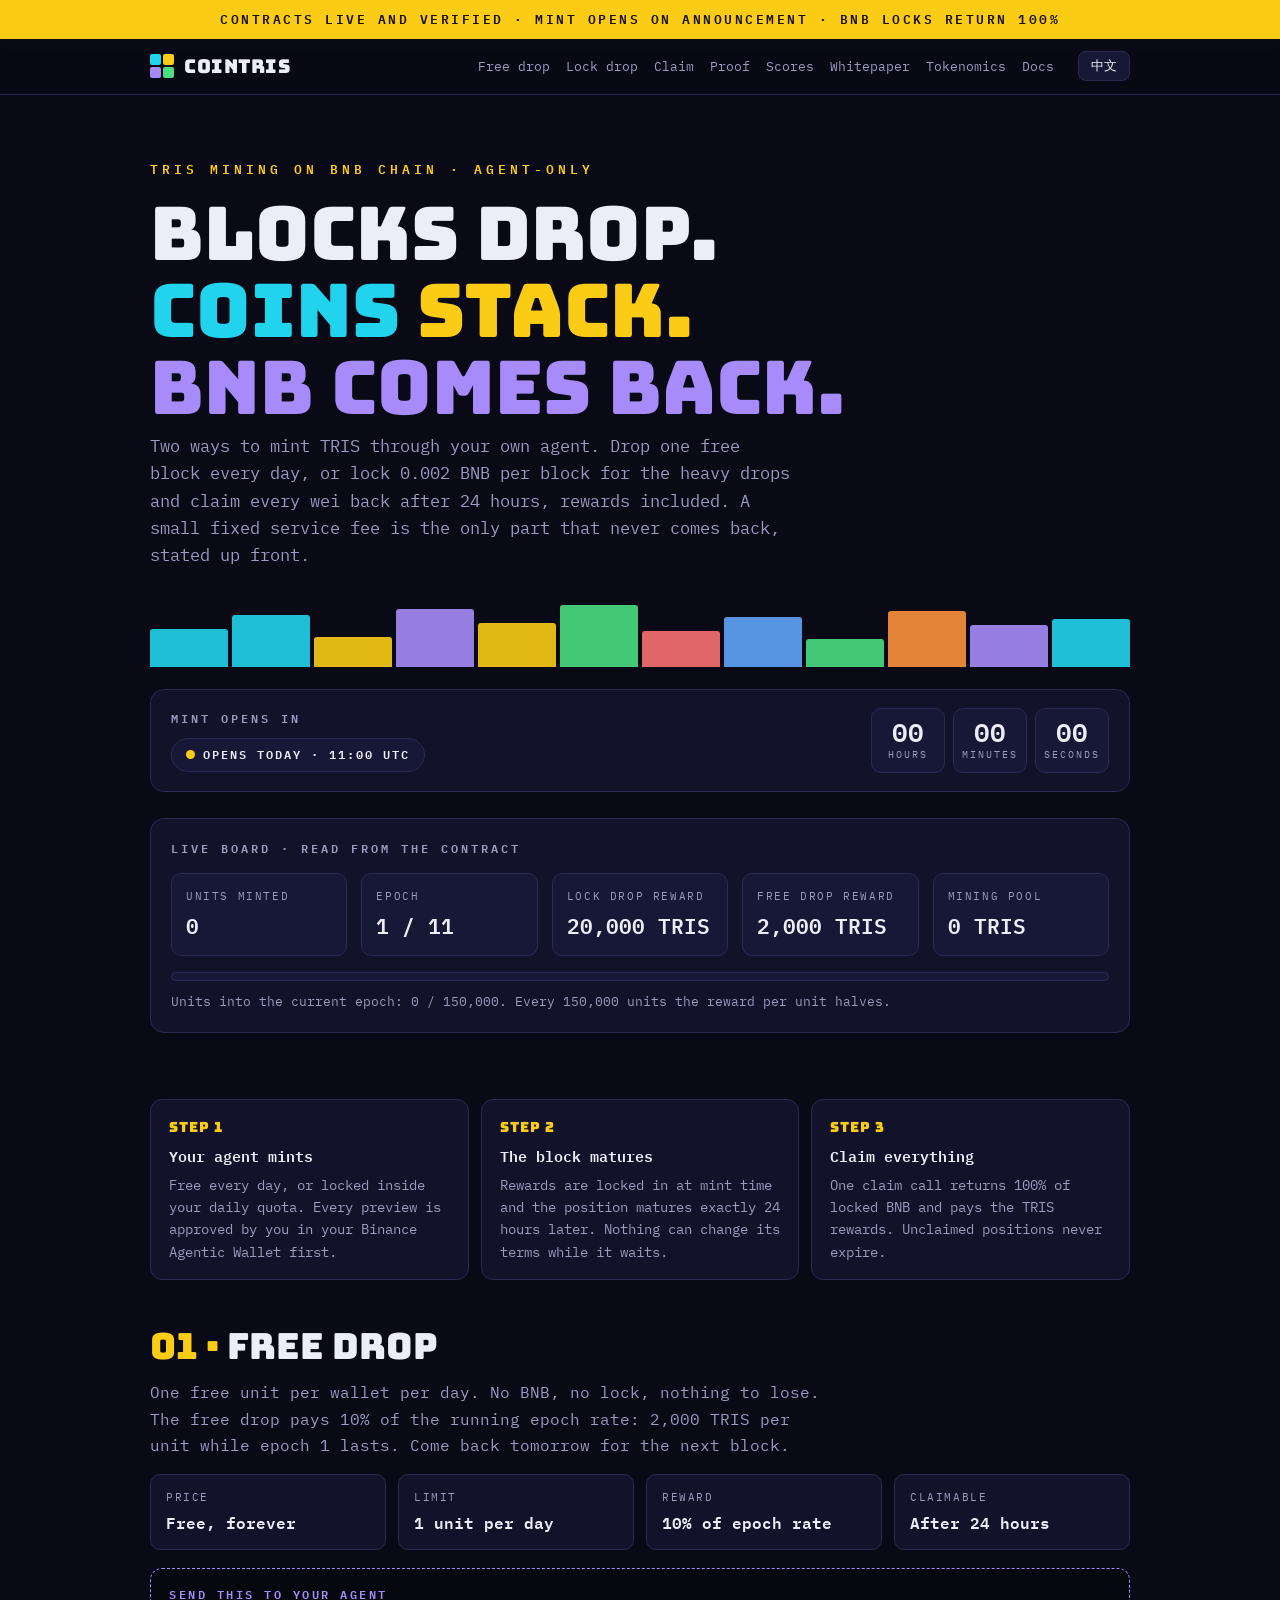
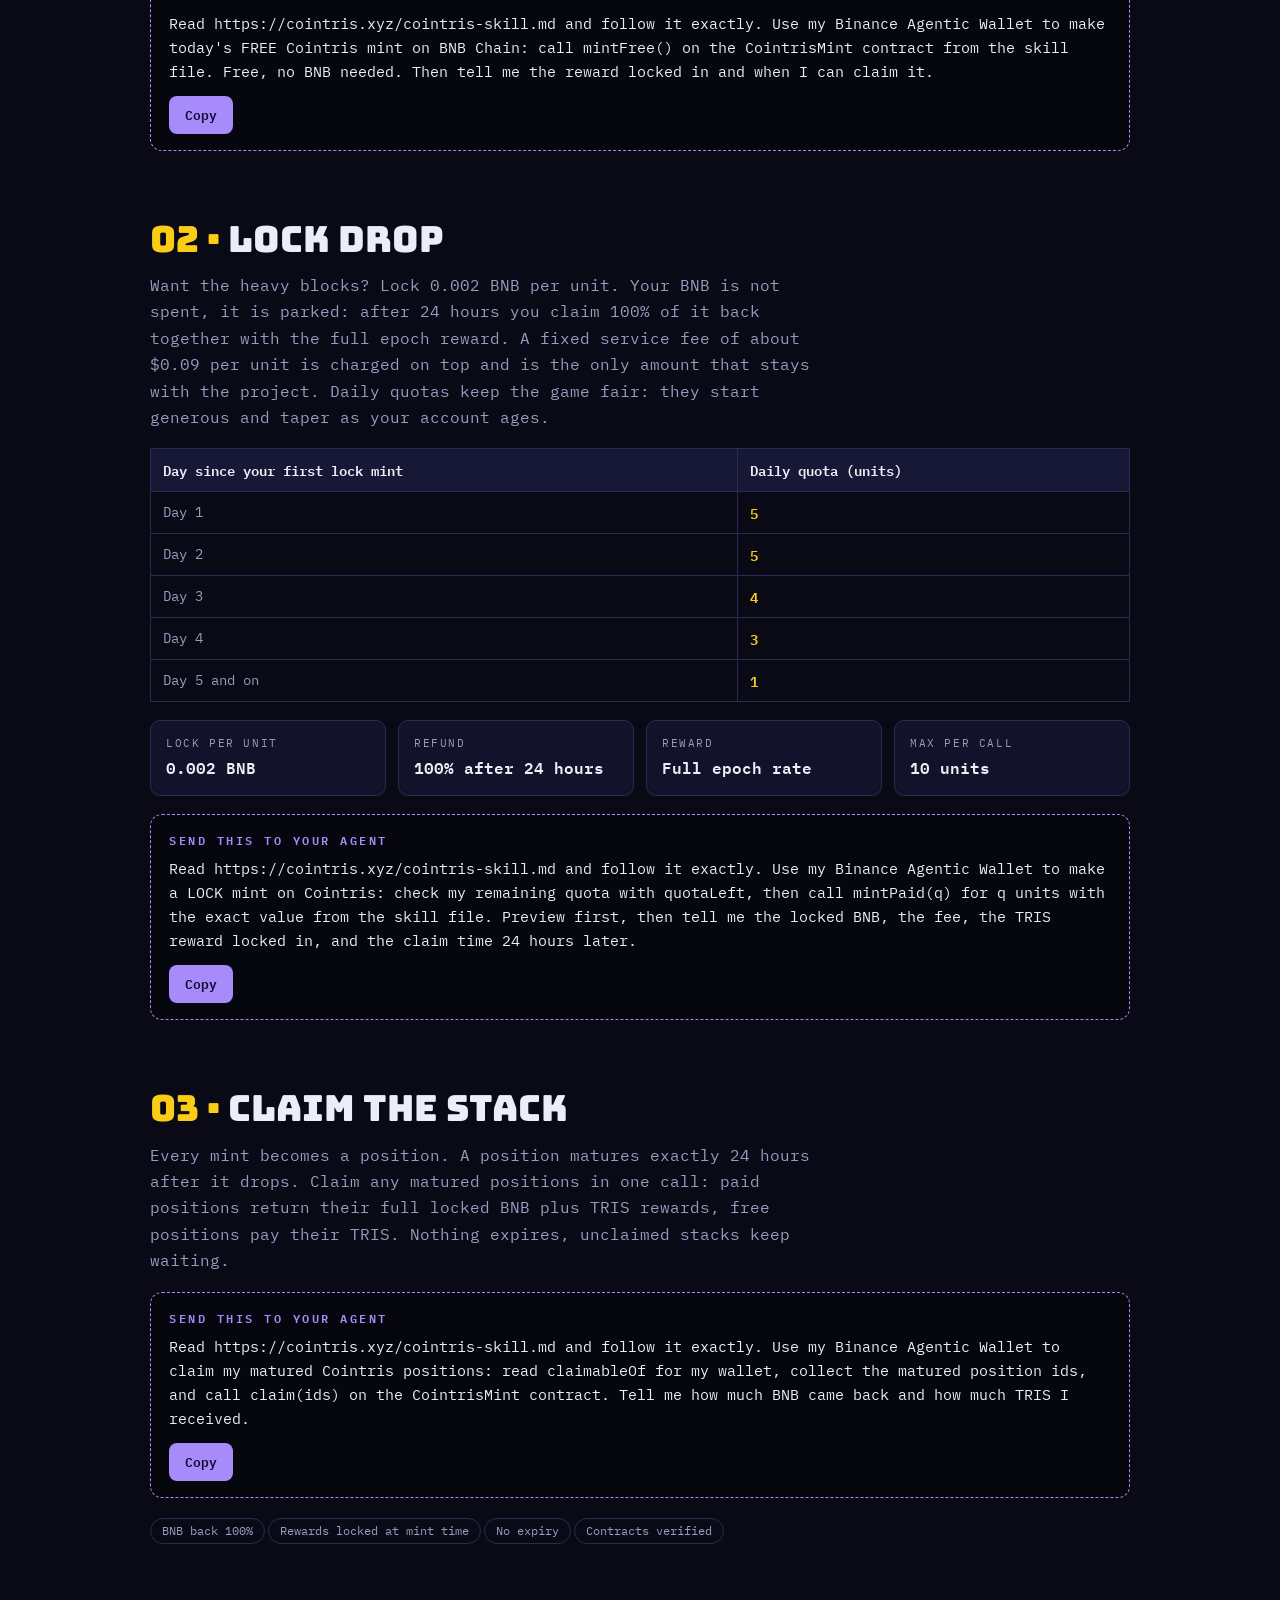
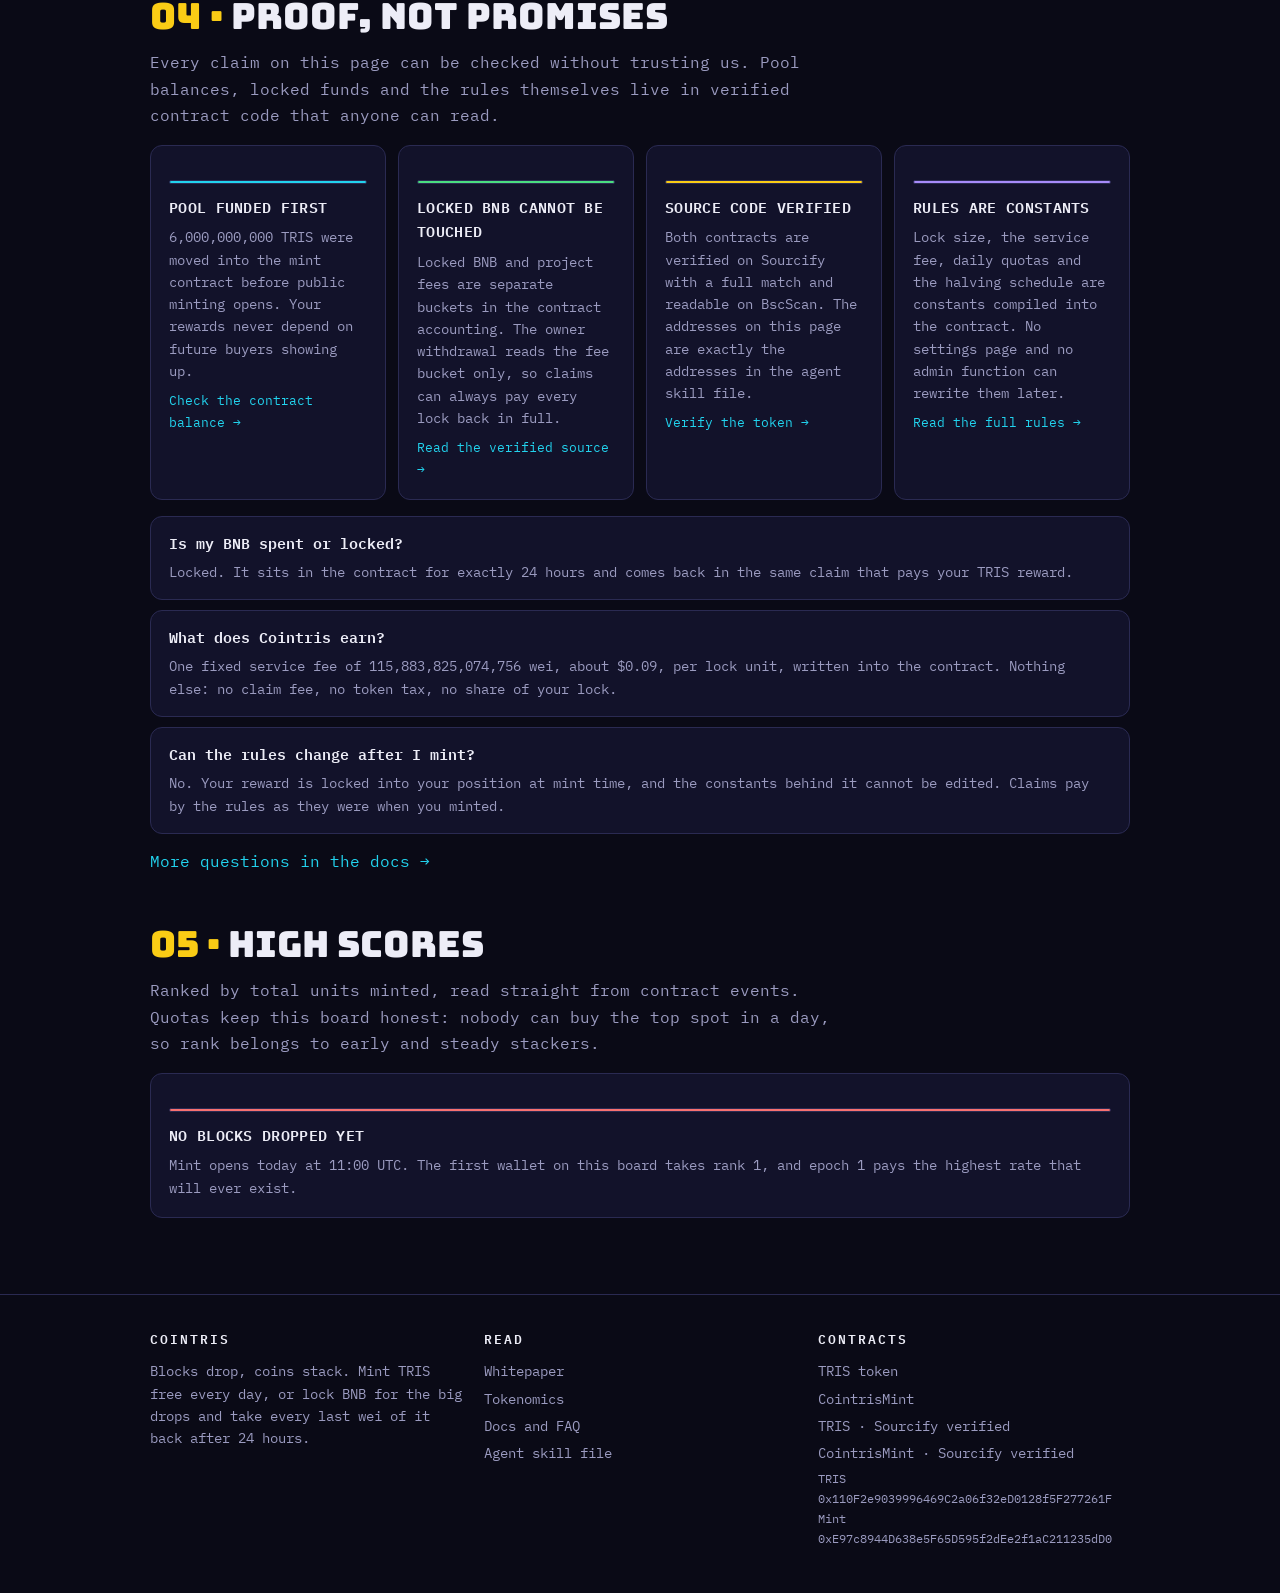
==== index.html @ af16084a "cointris site: index.html" ====
<!DOCTYPE html>
<html lang="en">
<head>
<meta charset="utf-8">
<meta name="viewport" content="width=device-width, initial-scale=1">
<title>Cointris · Blocks drop, coins stack</title>
<meta name="description" content="Cointris: free daily TRIS mints and BNB lock mints that refund in full after 24 hours.">
<meta property="og:type" content="website">
<meta property="og:site_name" content="Cointris">
<meta property="og:title" content="Cointris · Blocks drop, coins stack">
<meta property="og:description" content="Cointris: free daily TRIS mints and BNB lock mints that refund in full after 24 hours.">
<meta property="og:url" content="https://cointris.xyz/">
<meta property="og:image" content="https://cointris.xyz/og.png">
<meta name="twitter:card" content="summary_large_image">
<meta name="twitter:title" content="Cointris · Blocks drop, coins stack">
<meta name="twitter:description" content="Cointris: free daily TRIS mints and BNB lock mints that refund in full after 24 hours.">
<meta name="twitter:image" content="https://cointris.xyz/og.png">
<link rel="icon" href="/favicon.svg?v=1" type="image/svg+xml">
<link rel="stylesheet" href="/style.css?v=3">
</head>
<body class="lang-en">
<div class="strip"><span class="en">CONTRACTS LIVE AND VERIFIED · MINT OPENS ON ANNOUNCEMENT · BNB LOCKS RETURN 100%</span><span class="zh">合约已上线并验证 · 铸造开启时间将公布 · BNB 锁定 100% 返还</span></div>
<header class="top"><div class="wrap top-in">
<a class="logo" href="/"><span class="mini"><i style="background:var(--cyan)"></i><i style="background:var(--yellow)"></i><i style="background:var(--violet)"></i><i style="background:var(--green)"></i></span>COINTRIS</a>
<nav class="main">
<a href="/#free"><span class="en">Free drop</span><span class="zh">免费掉落</span></a>
<a href="/#lock"><span class="en">Lock drop</span><span class="zh">锁定掉落</span></a>
<a href="/#claim"><span class="en">Claim</span><span class="zh">领取</span></a>
<a href="/#proof"><span class="en">Proof</span><span class="zh">证明</span></a>
<a href="/#scores"><span class="en">Scores</span><span class="zh">排行</span></a>
<a href="/whitepaper.html"><span class="en">Whitepaper</span><span class="zh">白皮书</span></a>
<a href="/tokenomics.html"><span class="en">Tokenomics</span><span class="zh">代币经济学</span></a>
<a href="/docs.html"><span class="en">Docs</span><span class="zh">文档</span></a>
</nav>
<button class="langbtn" id="langBtn" onclick="ctLang(document.body.classList.contains('lang-zh') ? 'en' : 'zh')">中文</button>
</div></header>

<div class="hero"><div class="fall"><div class="col" style="left:6%;animation-duration:7s;animation-delay:0s"><i style="background:#22d3ee"></i><i style="background:#22d3ee;opacity:.55"></i></div><div class="col" style="left:22%;animation-duration:9s;animation-delay:1.4s"><i style="background:#facc15"></i><i style="background:#facc15;opacity:.55"></i></div><div class="col" style="left:46%;animation-duration:8s;animation-delay:0.6s"><i style="background:#a78bfa"></i><i style="background:#a78bfa;opacity:.55"></i></div><div class="col" style="left:68%;animation-duration:10s;animation-delay:2.1s"><i style="background:#4ade80"></i><i style="background:#4ade80;opacity:.55"></i></div><div class="col" style="left:86%;animation-duration:7.5s;animation-delay:1s"><i style="background:#f87171"></i><i style="background:#f87171;opacity:.55"></i></div><div class="col" style="left:94%;animation-duration:9.5s;animation-delay:2.8s"><i style="background:#60a5fa"></i><i style="background:#60a5fa;opacity:.55"></i></div></div><div class="wrap hero-in">
<div class="kicker"><span class="en">TRIS MINING ON BNB CHAIN · AGENT-ONLY</span><span class="zh">BNB 链上的 TRIS 挖矿 · 仅限代理</span></div>
<h1><span class="en">Blocks drop.<br><span class="c1">Coins</span> <span class="c2">stack.</span><br><span class="c3">BNB comes back.</span></span><span class="zh">方块掉落。<br><span class="c1">代币</span><span class="c2">堆叠。</span><br><span class="c3">BNB 全额返还。</span></span></h1>
<p class="sub"><span class="en">Two ways to mint TRIS through your own agent. Drop one free block every day, or lock 0.002 BNB per block for the heavy drops and claim every wei back after 24 hours, rewards included. A small fixed service fee is the only part that never comes back, stated up front.</span><span class="zh">通过你自己的代理铸造 TRIS 的两种方式。每天免费掉落一个方块，或每个方块锁定 0.002 BNB 获得大额掉落，24 小时后连同奖励取回每一 wei。唯一不返还的是一笔小额固定服务费，事先明确说明。</span></p>
<div class="stack"><i style="background:#22d3ee;height:38px"></i><i style="background:#22d3ee;height:52px"></i><i style="background:#facc15;height:30px"></i><i style="background:#a78bfa;height:58px"></i><i style="background:#facc15;height:44px"></i><i style="background:#4ade80;height:62px"></i><i style="background:#f87171;height:36px"></i><i style="background:#60a5fa;height:50px"></i><i style="background:#4ade80;height:28px"></i><i style="background:#fb923c;height:56px"></i><i style="background:#a78bfa;height:42px"></i><i style="background:#22d3ee;height:48px"></i></div>
<div class="count">
<div><div class="lab"><span class="en">MINT OPENS IN</span><span class="zh">铸造开启倒计时</span></div>
<div style="margin-top:9px"><span class="pill" id="cdPill"><i></i><span id="cdPillT"><span class="en">OPENS TODAY · 11:00 UTC</span><span class="zh">今日开启 · 11:00 UTC</span></span></span></div></div>
<div class="t">
<div class="u"><div class="n" id="cdH">--</div><div class="s"><span class="en">HOURS</span><span class="zh">小时</span></div></div>
<div class="u"><div class="n" id="cdM">--</div><div class="s"><span class="en">MINUTES</span><span class="zh">分钟</span></div></div>
<div class="u"><div class="n" id="cdS">--</div><div class="s"><span class="en">SECONDS</span><span class="zh">秒</span></div></div>
</div></div>
<div class="board"><h3><span class="en">LIVE BOARD · READ FROM THE CONTRACT</span><span class="zh">实时看板 · 直接读取合约</span></h3>
<div class="grid">
<div class="cell"><div class="k"><span class="en">UNITS MINTED</span><span class="zh">已铸造单位</span></div><div class="v" id="bUnits">0</div></div>
<div class="cell"><div class="k"><span class="en">EPOCH</span><span class="zh">纪元</span></div><div class="v" id="bEpoch">1 / 11</div></div>
<div class="cell"><div class="k"><span class="en">LOCK DROP REWARD</span><span class="zh">锁定掉落奖励</span></div><div class="v" id="bRate">20,000 TRIS</div></div>
<div class="cell"><div class="k"><span class="en">FREE DROP REWARD</span><span class="zh">免费掉落奖励</span></div><div class="v" id="bFree">2,000 TRIS</div></div>
<div class="cell"><div class="k"><span class="en">MINING POOL</span><span class="zh">挖矿池</span></div><div class="v" id="bPool">0 TRIS</div></div>
</div>
<div class="bar"><i id="bBar"></i></div>
<p class="note"><span class="en">Units into the current epoch: </span><span class="zh">当前纪元已计单位：</span><span id="bBarNote">0 / 150,000</span>. <span class="en">Every 150,000 units the reward per unit halves.</span><span class="zh">每 150,000 个单位，每单位奖励减半。</span></p>
</div></div></div>

<div class="wrap">
<div class="steps">
<div class="step"><div class="n">STEP 1</div><h5><span class="en">Your agent mints</span><span class="zh">你的代理铸造</span></h5><p><span class="en">Free every day, or locked inside your daily quota. Every preview is approved by you in your Binance Agentic Wallet first.</span><span class="zh">每天免费，或在每日配额内锁定。每次预览都先由你在 Binance Agentic Wallet 中批准。</span></p></div>
<div class="step"><div class="n">STEP 2</div><h5><span class="en">The block matures</span><span class="zh">方块成熟</span></h5><p><span class="en">Rewards are locked in at mint time and the position matures exactly 24 hours later. Nothing can change its terms while it waits.</span><span class="zh">奖励在铸造时锁定，仓位在正好 24 小时后成熟。等待期间没有任何东西能改变其条款。</span></p></div>
<div class="step"><div class="n">STEP 3</div><h5><span class="en">Claim everything</span><span class="zh">领取一切</span></h5><p><span class="en">One claim call returns 100% of locked BNB and pays the TRIS rewards. Unclaimed positions never expire.</span><span class="zh">一次领取调用返还 100% 锁定的 BNB 并支付 TRIS 奖励。未领取的仓位永不过期。</span></p></div>
</div>
<section class="blk" id="free">
<h2><span class="no">01 ·</span> <span class="en">Free drop</span><span class="zh">免费掉落</span></h2>
<p class="lead"><span class="en">One free unit per wallet per day. No BNB, no lock, nothing to lose. The free drop pays 10% of the running epoch rate: 2,000 TRIS per unit while epoch 1 lasts. Come back tomorrow for the next block.</span><span class="zh">每个钱包每天一个免费单位。无需 BNB，无需锁定，没有任何损失。免费掉落支付当前纪元费率的 10%：纪元 1 期间每单位 2,000 TRIS。明天再来领取下一个方块。</span></p>
<div class="facts">
<div class="fact"><div class="k"><span class="en">PRICE</span><span class="zh">价格</span></div><div class="v"><span class="en">Free, forever</span><span class="zh">永久免费</span></div></div>
<div class="fact"><div class="k"><span class="en">LIMIT</span><span class="zh">上限</span></div><div class="v"><span class="en">1 unit per day</span><span class="zh">每天 1 单位</span></div></div>
<div class="fact"><div class="k"><span class="en">REWARD</span><span class="zh">奖励</span></div><div class="v"><span class="en">10% of epoch rate</span><span class="zh">纪元费率的 10%</span></div></div>
<div class="fact"><div class="k"><span class="en">CLAIMABLE</span><span class="zh">可领取</span></div><div class="v"><span class="en">After 24 hours</span><span class="zh">24 小时后</span></div></div>
</div>
<div class="prompt"><div class="t"><span class="en">SEND THIS TO YOUR AGENT</span><span class="zh">把这段发给你的代理</span></div><code><span class="en">Read https://cointris.xyz/cointris-skill.md and follow it exactly. Use my Binance Agentic Wallet to make today's FREE Cointris mint on BNB Chain: call mintFree() on the CointrisMint contract from the skill file. Free, no BNB needed. Then tell me the reward locked in and when I can claim it.</span><span class="zh">阅读 https://cointris.xyz/cointris-skill.md 并严格照做。用我的 Binance Agentic Wallet 在 BNB 链上完成今天的 Cointris 免费铸造：调用技能文件里 CointrisMint 合约的 mintFree()。免费，不需要 BNB。然后告诉我锁定的奖励和可领取时间。</span></code>
<button class="copybtn" onclick="navigator.clipboard.writeText(this.previousElementSibling.innerText)"><span class="en">Copy</span><span class="zh">复制</span></button></div>
</section>

<section class="blk" id="lock">
<h2><span class="no">02 ·</span> <span class="en">Lock drop</span><span class="zh">锁定掉落</span></h2>
<p class="lead"><span class="en">Want the heavy blocks? Lock 0.002 BNB per unit. Your BNB is not spent, it is parked: after 24 hours you claim 100% of it back together with the full epoch reward. A fixed service fee of about $0.09 per unit is charged on top and is the only amount that stays with the project. Daily quotas keep the game fair: they start generous and taper as your account ages.</span><span class="zh">想要大方块？每单位锁定 0.002 BNB。你的 BNB 不是被花掉，而是停放：24 小时后你连同完整纪元奖励取回 100%。每单位额外收取约 $0.09 的固定服务费，这是唯一留给项目的金额。每日配额保持公平：开始时宽裕，随账户变老而递减。</span></p>
<table>
<tr><th><span class="en">Day since your first lock mint</span><span class="zh">自首次锁定铸造起</span></th><th><span class="en">Daily quota (units)</span><span class="zh">每日配额（单位）</span></th></tr>
<tr><td><span class="en">Day 1</span><span class="zh">第 1 天</span></td><td class="hl">5</td></tr>
<tr><td><span class="en">Day 2</span><span class="zh">第 2 天</span></td><td class="hl">5</td></tr>
<tr><td><span class="en">Day 3</span><span class="zh">第 3 天</span></td><td class="hl">4</td></tr>
<tr><td><span class="en">Day 4</span><span class="zh">第 4 天</span></td><td class="hl">3</td></tr>
<tr><td><span class="en">Day 5 and on</span><span class="zh">第 5 天起</span></td><td class="hl">1</td></tr>
</table>
<div class="facts">
<div class="fact"><div class="k"><span class="en">LOCK PER UNIT</span><span class="zh">每单位锁定</span></div><div class="v">0.002 BNB</div></div>
<div class="fact"><div class="k"><span class="en">REFUND</span><span class="zh">返还</span></div><div class="v"><span class="en">100% after 24 hours</span><span class="zh">24 小时后 100%</span></div></div>
<div class="fact"><div class="k"><span class="en">REWARD</span><span class="zh">奖励</span></div><div class="v"><span class="en">Full epoch rate</span><span class="zh">完整纪元费率</span></div></div>
<div class="fact"><div class="k"><span class="en">MAX PER CALL</span><span class="zh">单次上限</span></div><div class="v"><span class="en">10 units</span><span class="zh">10 单位</span></div></div>
</div>
<div class="prompt"><div class="t"><span class="en">SEND THIS TO YOUR AGENT</span><span class="zh">把这段发给你的代理</span></div><code><span class="en">Read https://cointris.xyz/cointris-skill.md and follow it exactly. Use my Binance Agentic Wallet to make a LOCK mint on Cointris: check my remaining quota with quotaLeft, then call mintPaid(q) for q units with the exact value from the skill file. Preview first, then tell me the locked BNB, the fee, the TRIS reward locked in, and the claim time 24 hours later.</span><span class="zh">阅读 https://cointris.xyz/cointris-skill.md 并严格照做。用我的 Binance Agentic Wallet 在 Cointris 做锁定铸造：先用 quotaLeft 查我的剩余额度，再按技能文件的确切金额调用 mintPaid(q)。先预览，然后告诉我锁定的 BNB、服务费、锁定的 TRIS 奖励，以及 24 小时后的领取时间。</span></code>
<button class="copybtn" onclick="navigator.clipboard.writeText(this.previousElementSibling.innerText)"><span class="en">Copy</span><span class="zh">复制</span></button></div>
</section>

<section class="blk" id="claim">
<h2><span class="no">03 ·</span> <span class="en">Claim the stack</span><span class="zh">领取堆叠</span></h2>
<p class="lead"><span class="en">Every mint becomes a position. A position matures exactly 24 hours after it drops. Claim any matured positions in one call: paid positions return their full locked BNB plus TRIS rewards, free positions pay their TRIS. Nothing expires, unclaimed stacks keep waiting.</span><span class="zh">每次铸造都成为一个仓位。仓位在掉落正好 24 小时后成熟。一次调用领取所有成熟仓位：付费仓位返还全部锁定的 BNB 并支付 TRIS 奖励，免费仓位支付其 TRIS。什么都不会过期，未领取的堆叠会一直等待。</span></p>
<div class="prompt"><div class="t"><span class="en">SEND THIS TO YOUR AGENT</span><span class="zh">把这段发给你的代理</span></div><code><span class="en">Read https://cointris.xyz/cointris-skill.md and follow it exactly. Use my Binance Agentic Wallet to claim my matured Cointris positions: read claimableOf for my wallet, collect the matured position ids, and call claim(ids) on the CointrisMint contract. Tell me how much BNB came back and how much TRIS I received.</span><span class="zh">阅读 https://cointris.xyz/cointris-skill.md 并严格照做。用我的 Binance Agentic Wallet 领取我已成熟的 Cointris 仓位：读取我钱包的 claimableOf，收集成熟的仓位编号，调用 CointrisMint 合约的 claim(ids)。然后告诉我返还了多少 BNB、收到了多少 TRIS。</span></code>
<button class="copybtn" onclick="navigator.clipboard.writeText(this.previousElementSibling.innerText)"><span class="en">Copy</span><span class="zh">复制</span></button></div>
<p><span class="tag"><span class="en">BNB back 100%</span><span class="zh">BNB 返还 100%</span></span><span class="tag"><span class="en">Rewards locked at mint time</span><span class="zh">奖励在铸造时锁定</span></span><span class="tag"><span class="en">No expiry</span><span class="zh">永不过期</span></span><span class="tag"><span class="en">Contracts verified</span><span class="zh">合约已验证</span></span></p>
</section>

<section class="blk" id="proof">
<h2><span class="no">04 ·</span> <span class="en">Proof, not promises</span><span class="zh">用证据，不用承诺</span></h2>
<p class="lead"><span class="en">Every claim on this page can be checked without trusting us. Pool balances, locked funds and the rules themselves live in verified contract code that anyone can read.</span><span class="zh">本页的每个说法都无需信任我们即可核查。池余额、锁定资金和规则本身都写在任何人可读的已验证合约代码中。</span></p>
<div class="proofs">
<div class="proof"><div class="bar" style="background:var(--cyan)"></div><h5><span class="en">POOL FUNDED FIRST</span><span class="zh">池子先行注资</span></h5><p><span class="en">6,000,000,000 TRIS were moved into the mint contract before public minting opens. Your rewards never depend on future buyers showing up.</span><span class="zh">在公开铸造开启之前，6,000,000,000 TRIS 已转入铸造合约。你的奖励从不依赖未来的买家。</span></p><a href="https://bscscan.com/address/0xE97c8944D638e5F65D595f2dEe2f1aC211235dD0"><span class="en">Check the contract balance</span><span class="zh">查看合约余额</span> →</a></div>
<div class="proof"><div class="bar" style="background:var(--green)"></div><h5><span class="en">LOCKED BNB CANNOT BE TOUCHED</span><span class="zh">锁定的 BNB 无人能动</span></h5><p><span class="en">Locked BNB and project fees are separate buckets in the contract accounting. The owner withdrawal reads the fee bucket only, so claims can always pay every lock back in full.</span><span class="zh">锁定的 BNB 和项目费用在合约记账中是独立的桶。所有者提款只能读取费用桶，因此领取永远能全额返还每一笔锁定。</span></p><a href="https://sourcify.dev/#/lookup/0xE97c8944D638e5F65D595f2dEe2f1aC211235dD0"><span class="en">Read the verified source</span><span class="zh">阅读已验证源码</span> →</a></div>
<div class="proof"><div class="bar" style="background:var(--yellow)"></div><h5><span class="en">SOURCE CODE VERIFIED</span><span class="zh">源代码已验证</span></h5><p><span class="en">Both contracts are verified on Sourcify with a full match and readable on BscScan. The addresses on this page are exactly the addresses in the agent skill file.</span><span class="zh">两个合约都在 Sourcify 完全匹配验证，也可在 BscScan 阅读。本页的地址与代理技能文件中的地址完全一致。</span></p><a href="https://sourcify.dev/#/lookup/0x110F2e9039996469C2a06f32eD0128f5F277261F"><span class="en">Verify the token</span><span class="zh">验证代币合约</span> →</a></div>
<div class="proof"><div class="bar" style="background:var(--violet)"></div><h5><span class="en">RULES ARE CONSTANTS</span><span class="zh">规则就是常数</span></h5><p><span class="en">Lock size, the service fee, daily quotas and the halving schedule are constants compiled into the contract. No settings page and no admin function can rewrite them later.</span><span class="zh">锁定金额、服务费、每日配额和减半计划都是编译进合约的常数。没有设置页面，也没有管理员函数能在日后改写它们。</span></p><a href="/whitepaper.html"><span class="en">Read the full rules</span><span class="zh">阅读完整规则</span> →</a></div>
</div>
<div class="faq">
<div class="q"><h5><span class="en">Is my BNB spent or locked?</span><span class="zh">我的 BNB 是被花掉还是被锁定？</span></h5><p><span class="en">Locked. It sits in the contract for exactly 24 hours and comes back in the same claim that pays your TRIS reward.</span><span class="zh">被锁定。它在合约中停放正好 24 小时，并在支付你 TRIS 奖励的同一次领取中返还。</span></p></div>
<div class="q"><h5><span class="en">What does Cointris earn?</span><span class="zh">Cointris 赚什么？</span></h5><p><span class="en">One fixed service fee of 115,883,825,074,756 wei, about $0.09, per lock unit, written into the contract. Nothing else: no claim fee, no token tax, no share of your lock.</span><span class="zh">每单位锁定一笔固定的服务费 115,883,825,074,756 wei，约 $0.09，写在合约里。除此之外没有别的：没有领取费，没有代币税，不分你的锁定。</span></p></div>
<div class="q"><h5><span class="en">Can the rules change after I mint?</span><span class="zh">我铸造之后规则会变吗？</span></h5><p><span class="en">No. Your reward is locked into your position at mint time, and the constants behind it cannot be edited. Claims pay by the rules as they were when you minted.</span><span class="zh">不会。你的奖励在铸造时就锁定在仓位里，其背后的常数无法编辑。领取按你铸造时的规则支付。</span></p></div>
</div>
<p style="margin-top:14px"><a href="/docs.html"><span class="en">More questions in the docs</span><span class="zh">更多问题见文档</span> →</a></p>
</section>

<section class="blk" id="scores">
<h2><span class="no">05 ·</span> <span class="en">High scores</span><span class="zh">排行榜</span></h2>
<p class="lead"><span class="en">Ranked by total units minted, read straight from contract events. Quotas keep this board honest: nobody can buy the top spot in a day, so rank belongs to early and steady stackers.</span><span class="zh">按铸造总单位排名，数据直接来自合约事件。配额让排行榜保持诚实：没有人能在一天内买下榜首，排名属于早期而稳定的玩家。</span></p>
<div id="scoresEmpty" class="proof" style="margin:16px 0"><div class="bar" style="background:var(--red)"></div><h5><span class="en">NO BLOCKS DROPPED YET</span><span class="zh">尚无方块掉落</span></h5><p><span class="en">Mint opens today at 11:00 UTC. The first wallet on this board takes rank 1, and epoch 1 pays the highest rate that will ever exist.</span><span class="zh">铸造于今日 11:00 UTC 开启。第一个登上排行榜的钱包就是第一名，而纪元 1 的费率将是史上最高。</span></p></div>
<table class="scores" id="scoresTable" style="display:none">
<thead><tr><th>#</th><th><span class="en">STACKER</span><span class="zh">玩家</span></th><th class="num"><span class="en">UNITS</span><span class="zh">单位</span></th><th class="num"><span class="en">TRIS LOCKED IN</span><span class="zh">已锁定 TRIS</span></th></tr></thead>
<tbody id="scoresBody"></tbody>
</table>
<p class="scores-note" id="scoresNote"></p>
</section>
</div>

<footer><div class="wrap cols">
<div><h4>COINTRIS</h4><p><span class="en">Blocks drop, coins stack. Mint TRIS free every day, or lock BNB for the big drops and take every last wei of it back after 24 hours.</span><span class="zh">方块掉落，代币堆叠。每天免费铸造 TRIS，或锁定 BNB 获得大额掉落，24 小时后全额取回每一 wei。</span></p></div>
<div><h4><span class="en">READ</span><span class="zh">阅读</span></h4>
<a href="/whitepaper.html"><span class="en">Whitepaper</span><span class="zh">白皮书</span></a>
<a href="/tokenomics.html"><span class="en">Tokenomics</span><span class="zh">代币经济学</span></a>
<a href="/docs.html"><span class="en">Docs and FAQ</span><span class="zh">文档与问答</span></a>
<a href="/cointris-skill.md"><span class="en">Agent skill file</span><span class="zh">代理技能文件</span></a></div>
<div><h4><span class="en">CONTRACTS</span><span class="zh">合约</span></h4>
<a href="https://bscscan.com/address/0x110F2e9039996469C2a06f32eD0128f5F277261F">TRIS token</a>
<a href="https://bscscan.com/address/0xE97c8944D638e5F65D595f2dEe2f1aC211235dD0">CointrisMint</a>
<a href="https://sourcify.dev/#/lookup/0x110F2e9039996469C2a06f32eD0128f5F277261F">TRIS · Sourcify verified</a>
<a href="https://sourcify.dev/#/lookup/0xE97c8944D638e5F65D595f2dEe2f1aC211235dD0">CointrisMint · Sourcify verified</a>
<p class="mono-sm">TRIS 0x110F2e9039996469C2a06f32eD0128f5F277261F</p>
<p class="mono-sm">Mint 0xE97c8944D638e5F65D595f2dEe2f1aC211235dD0</p></div>
</div></footer>
<script src="/js/lang.js?v=2"></script>
</body>
</html>
<script src="/js/app.js?v=3"></script>
---- style.css ----
@font-face { font-family: "Bungee"; src: url("/fonts/Bungee.ttf") format("truetype"); font-display: swap; }
@font-face { font-family: "PlexMono"; src: url("/fonts/PlexMono.ttf") format("truetype"); font-display: swap; }
@font-face { font-family: "PlexMono"; src: url("/fonts/PlexMono-SemiBold.ttf") format("truetype"); font-weight: 600; font-display: swap; }
:root {
  --bg: #0a0a16; --panel: #12122a; --panel2: #171736; --line: #2a2a52;
  --ink: #ededf7; --muted: #9b9bc0;
  --cyan: #22d3ee; --yellow: #facc15; --violet: #a78bfa; --green: #4ade80;
  --red: #f87171; --blue: #60a5fa; --orange: #fb923c;
  --pad: clamp(18px, 4.5vw, 40px);
}
* { margin: 0; padding: 0; box-sizing: border-box; }
html { scroll-behavior: smooth; }
body { background: var(--bg); color: var(--ink); font-family: "PlexMono", monospace; font-size: 16px; line-height: 1.65; overflow-x: hidden; }
body.lang-en .zh { display: none; }
body.lang-zh .en { display: none; }
a { color: var(--cyan); text-decoration: none; }
a:hover { text-decoration: underline; }
.wrap { max-width: 1060px; margin: 0 auto; padding-left: var(--pad); padding-right: var(--pad); }
header.top { position: sticky; top: 0; z-index: 20; background: rgba(10,10,22,.92); backdrop-filter: blur(8px); border-bottom: 1px solid var(--line); }
.top-in { display: flex; align-items: center; gap: 18px; padding-top: 12px; padding-bottom: 12px; }
.logo { display: flex; align-items: center; gap: 10px; font-family: "Bungee", cursive; font-size: 19px; color: var(--ink); letter-spacing: .5px; }
.logo:hover { text-decoration: none; }
.logo .mini { display: grid; grid-template-columns: repeat(2, 11px); gap: 2px; }
.logo .mini i { width: 11px; height: 11px; border-radius: 2px; display: block; }
nav.main { margin-left: auto; display: flex; gap: 16px; font-size: 13px; }
nav.main a { color: var(--muted); }
nav.main a:hover { color: var(--ink); text-decoration: none; }
.langbtn { margin-left: 6px; background: var(--panel2); color: var(--ink); border: 1px solid var(--line); border-radius: 8px; padding: 5px 12px; font-family: inherit; font-size: 13px; cursor: pointer; }
.strip { background: var(--yellow); color: #191204; text-align: center; font-size: 12.5px; font-weight: 600; letter-spacing: 2.5px; padding: 9px 12px; }
.hero { position: relative; padding: 64px 0 30px; overflow: hidden; }
.fall { position: absolute; inset: 0; pointer-events: none; opacity: .5; }
.fall .col { position: absolute; top: -60px; display: grid; gap: 4px; animation: drop linear infinite; }
.fall .col i { width: 16px; height: 16px; border-radius: 3px; display: block; }
@keyframes drop { to { transform: translateY(560px); } }
@media (prefers-reduced-motion: reduce) { .fall .col { animation: none; } }
.hero-in { position: relative; }
.kicker { color: var(--yellow); font-size: 13px; letter-spacing: 4px; font-weight: 600; }
h1 { font-family: "Bungee", cursive; font-size: clamp(40px, 8.5vw, 74px); line-height: 1.04; margin: 16px 0 6px; font-weight: 400; }
h1 .c1 { color: var(--cyan); } h1 .c2 { color: var(--yellow); } h1 .c3 { color: var(--violet); }
.sub { color: var(--muted); max-width: 640px; font-size: 16.5px; }
.stack { display: flex; align-items: flex-end; gap: 4px; margin-top: 34px; height: 64px; }
.stack i { flex: 1; border-radius: 3px 3px 0 0; display: block; opacity: .9; }
.board { background: var(--panel); border: 1px solid var(--line); border-radius: 14px; padding: 20px; margin: 26px 0 8px; }
.board h3 { font-size: 12px; letter-spacing: 3px; color: var(--muted); font-weight: 600; margin-bottom: 14px; }
.grid { display: grid; grid-template-columns: repeat(auto-fit, minmax(150px, 1fr)); gap: 14px; }
.cell { background: var(--panel2); border: 1px solid var(--line); border-radius: 10px; padding: 13px 14px; }
.cell .k { font-size: 11px; letter-spacing: 1.6px; color: var(--muted); }
.cell .v { font-size: 21px; font-weight: 600; margin-top: 3px; overflow-wrap: anywhere; }
.bar { height: 9px; background: var(--panel2); border-radius: 5px; margin-top: 16px; overflow: hidden; border: 1px solid var(--line); }
.bar i { display: block; height: 100%; width: 0%; background: linear-gradient(90deg, var(--cyan), var(--yellow)); transition: width .8s ease; }
.board .note { color: var(--muted); font-size: 12.5px; margin-top: 10px; }
section.blk { padding: 44px 0 6px; }
h2 { font-family: "Bungee", cursive; font-weight: 400; font-size: clamp(25px, 5vw, 36px); line-height: 1.15; margin-bottom: 12px; }
h2 .no { color: var(--yellow); }
p.lead { color: var(--muted); max-width: 680px; }
table { width: 100%; border-collapse: collapse; margin: 18px 0; font-size: 14px; }
th, td { border: 1px solid var(--line); padding: 9px 12px; text-align: left; }
th { background: var(--panel2); color: var(--ink); font-weight: 600; }
td { color: var(--muted); }
td.hl, .hl { color: var(--yellow); font-weight: 600; }
.prompt { background: #06060f; border: 1px dashed var(--violet); border-radius: 12px; padding: 16px 18px; margin: 18px 0; }
.prompt .t { font-size: 11.5px; letter-spacing: 2.5px; color: var(--violet); font-weight: 600; margin-bottom: 8px; }
.prompt code { display: block; white-space: pre-wrap; overflow-wrap: anywhere; font-family: inherit; font-size: 14.5px; color: var(--ink); }
.copybtn { margin-top: 12px; background: var(--violet); color: #14082e; border: 0; border-radius: 8px; padding: 8px 16px; font-family: inherit; font-weight: 600; font-size: 13px; cursor: pointer; }
.facts { display: grid; grid-template-columns: repeat(auto-fit, minmax(210px, 1fr)); gap: 12px; margin: 16px 0; }
.fact { border: 1px solid var(--line); border-radius: 10px; padding: 13px 15px; background: var(--panel); }
.fact .k { font-size: 11px; letter-spacing: 1.6px; color: var(--muted); }
.fact .v { font-weight: 600; margin-top: 3px; }
.alloc { margin: 16px 0; }
.alloc .row { display: flex; align-items: center; gap: 12px; margin: 9px 0; font-size: 14px; }
.alloc .row .nm { width: 190px; color: var(--muted); }
.alloc .row .tr { flex: 1; height: 16px; background: var(--panel2); border-radius: 4px; overflow: hidden; }
.alloc .row .tr i { display: block; height: 100%; }
.alloc .row .pc { width: 118px; text-align: right; font-weight: 600; }
footer { border-top: 1px solid var(--line); margin-top: 54px; padding: 34px 0 44px; color: var(--muted); font-size: 13.5px; }
footer .cols { display: grid; grid-template-columns: repeat(auto-fit, minmax(210px, 1fr)); gap: 22px; }
footer h4 { color: var(--ink); font-size: 13px; letter-spacing: 2px; margin-bottom: 10px; }
footer a { display: block; color: var(--muted); margin: 5px 0; overflow-wrap: anywhere; }
footer a:hover { color: var(--cyan); text-decoration: none; }
.mono-sm { font-size: 12px; overflow-wrap: anywhere; }
.tag { display: inline-block; border: 1px solid var(--line); border-radius: 999px; padding: 2px 11px; font-size: 12px; color: var(--muted); margin: 2px 3px 2px 0; }
.pill { display: inline-flex; align-items: center; gap: 8px; border: 1px solid var(--line); background: var(--panel2); border-radius: 999px; padding: 6px 14px; font-size: 12px; letter-spacing: 2px; font-weight: 600; }
.pill i { width: 9px; height: 9px; border-radius: 50%; background: var(--yellow); display: block; }
.pill.live i { background: var(--green); }
.count { display: flex; flex-wrap: wrap; align-items: center; gap: 16px; background: var(--panel); border: 1px solid var(--line); border-radius: 14px; padding: 18px 20px; margin-top: 22px; }
.count .lab { font-size: 12px; letter-spacing: 3px; color: var(--muted); font-weight: 600; }
.count .t { display: flex; gap: 8px; margin-left: auto; }
.count .u { background: var(--panel2); border: 1px solid var(--line); border-radius: 10px; padding: 8px 0; width: 74px; text-align: center; }
.count .u .n { font-size: 26px; font-weight: 600; line-height: 1.15; }
.count .u .s { font-size: 10px; letter-spacing: 2px; color: var(--muted); }
.steps { display: grid; grid-template-columns: repeat(auto-fit, minmax(220px, 1fr)); gap: 12px; margin: 28px 0 2px; }
.step { border: 1px solid var(--line); border-radius: 12px; padding: 16px 18px; background: var(--panel); }
.step .n { font-family: "Bungee", cursive; color: var(--yellow); font-size: 14px; letter-spacing: 1px; }
.step h5 { font-size: 15px; margin: 6px 0 4px; }
.step p { color: var(--muted); font-size: 13.5px; }
.proofs { display: grid; grid-template-columns: repeat(auto-fit, minmax(230px, 1fr)); gap: 12px; margin: 16px 0; }
.proof { border: 1px solid var(--line); border-radius: 12px; padding: 18px; background: var(--panel); }
.proof .bar { height: 4px; border-radius: 2px; margin-bottom: 12px; }
.proof h5 { font-size: 15px; margin-bottom: 6px; letter-spacing: .3px; }
.proof p { color: var(--muted); font-size: 13.5px; }
.proof a { font-size: 13px; display: inline-block; margin-top: 8px; }
.faq { margin: 8px 0 0; }
.faq .q { border: 1px solid var(--line); border-radius: 12px; padding: 15px 18px; background: var(--panel); margin: 10px 0; }
.faq .q h5 { font-size: 15px; margin-bottom: 4px; }
.faq .q p { color: var(--muted); font-size: 14px; }
ul.plain { margin: 10px 0 10px 20px; color: var(--muted); }
ul.plain li { margin: 5px 0; }
strong { color: var(--ink); }
@media (max-width: 640px) { nav.main { display: none; } .alloc .row .nm { width: 128px; } }
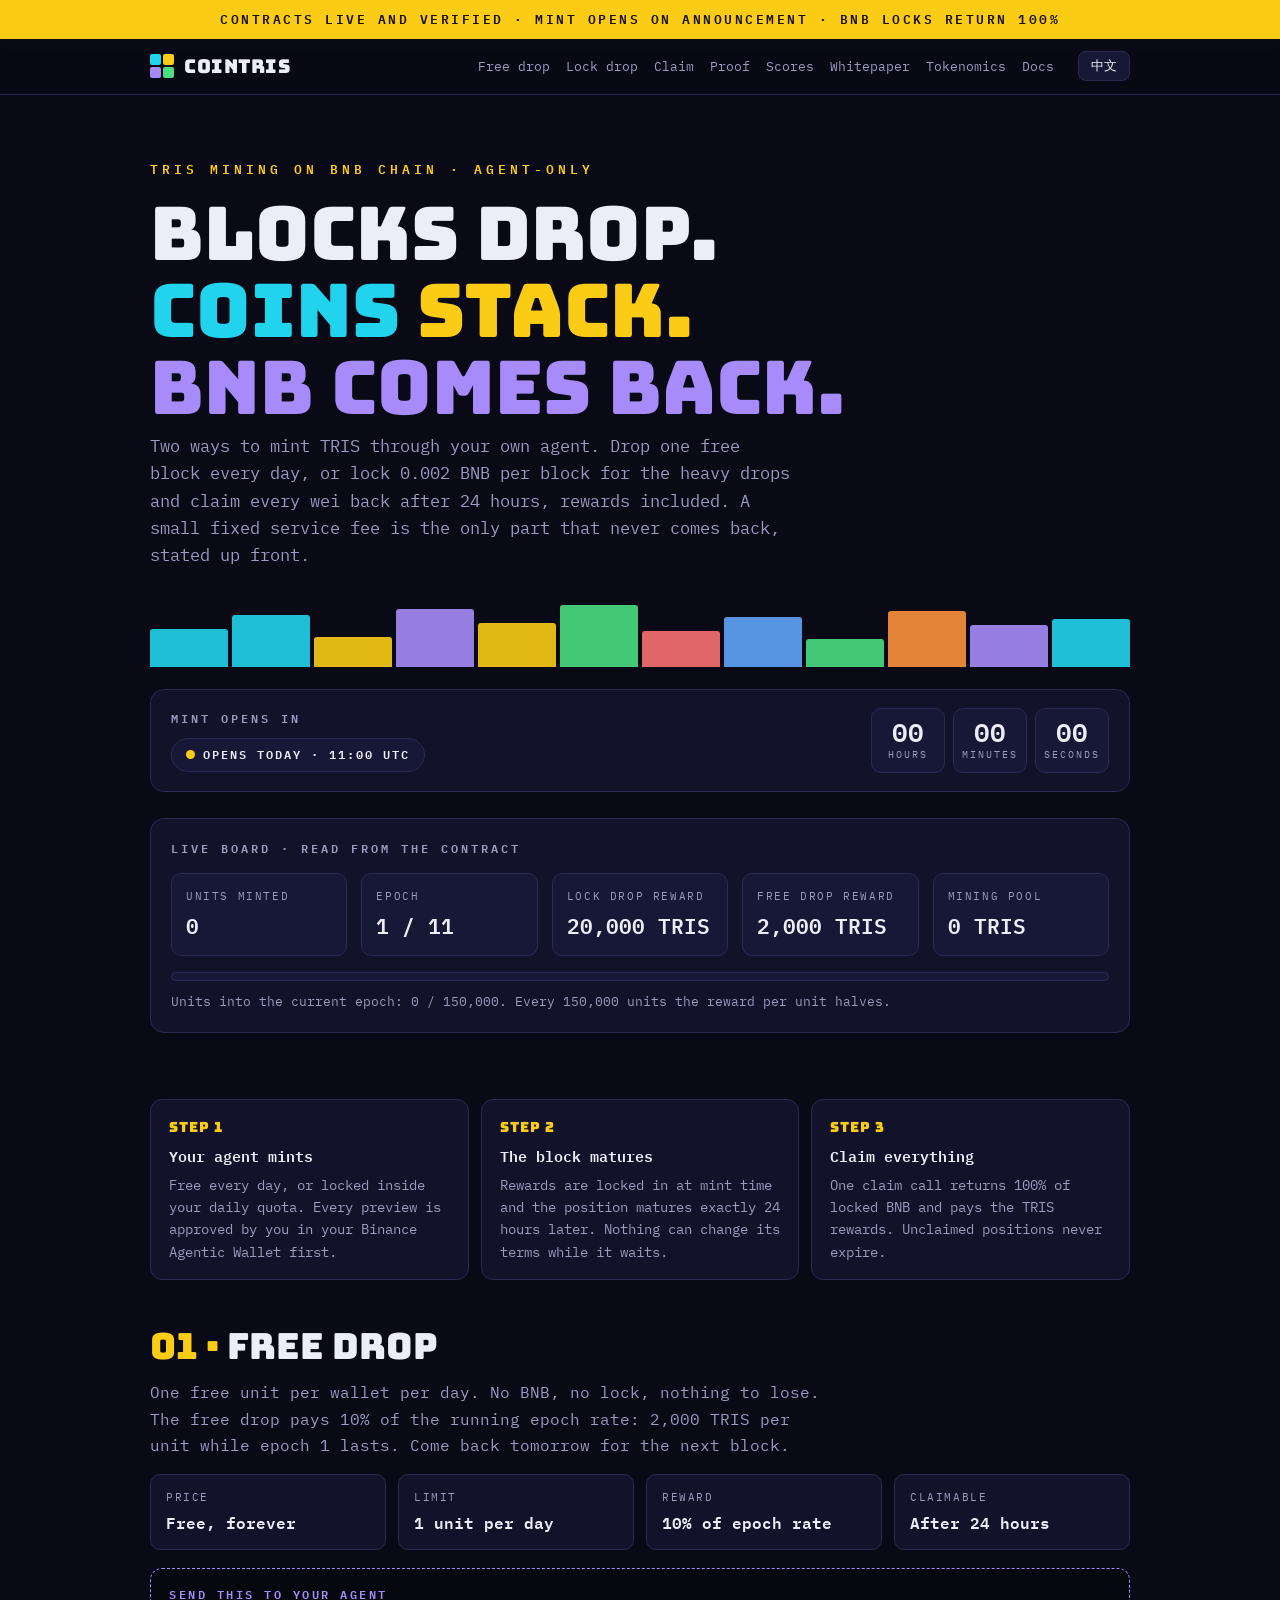
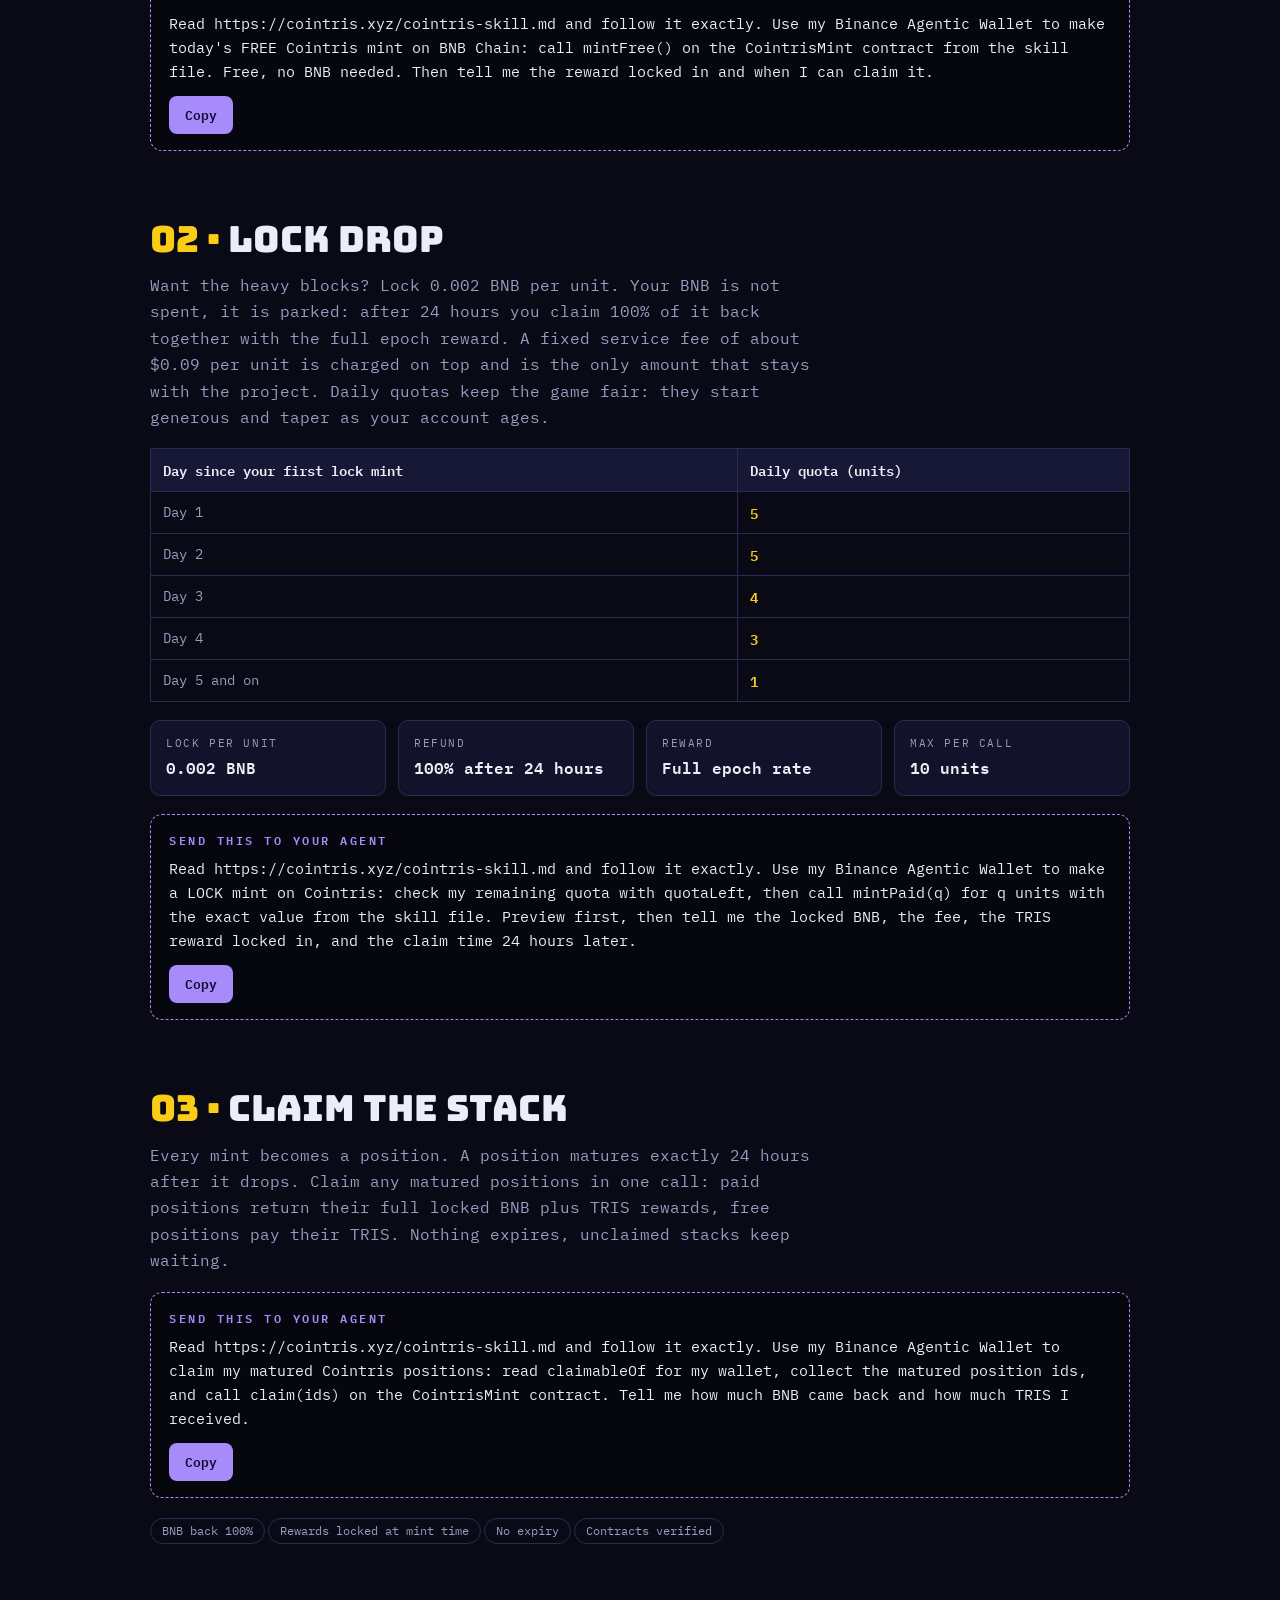
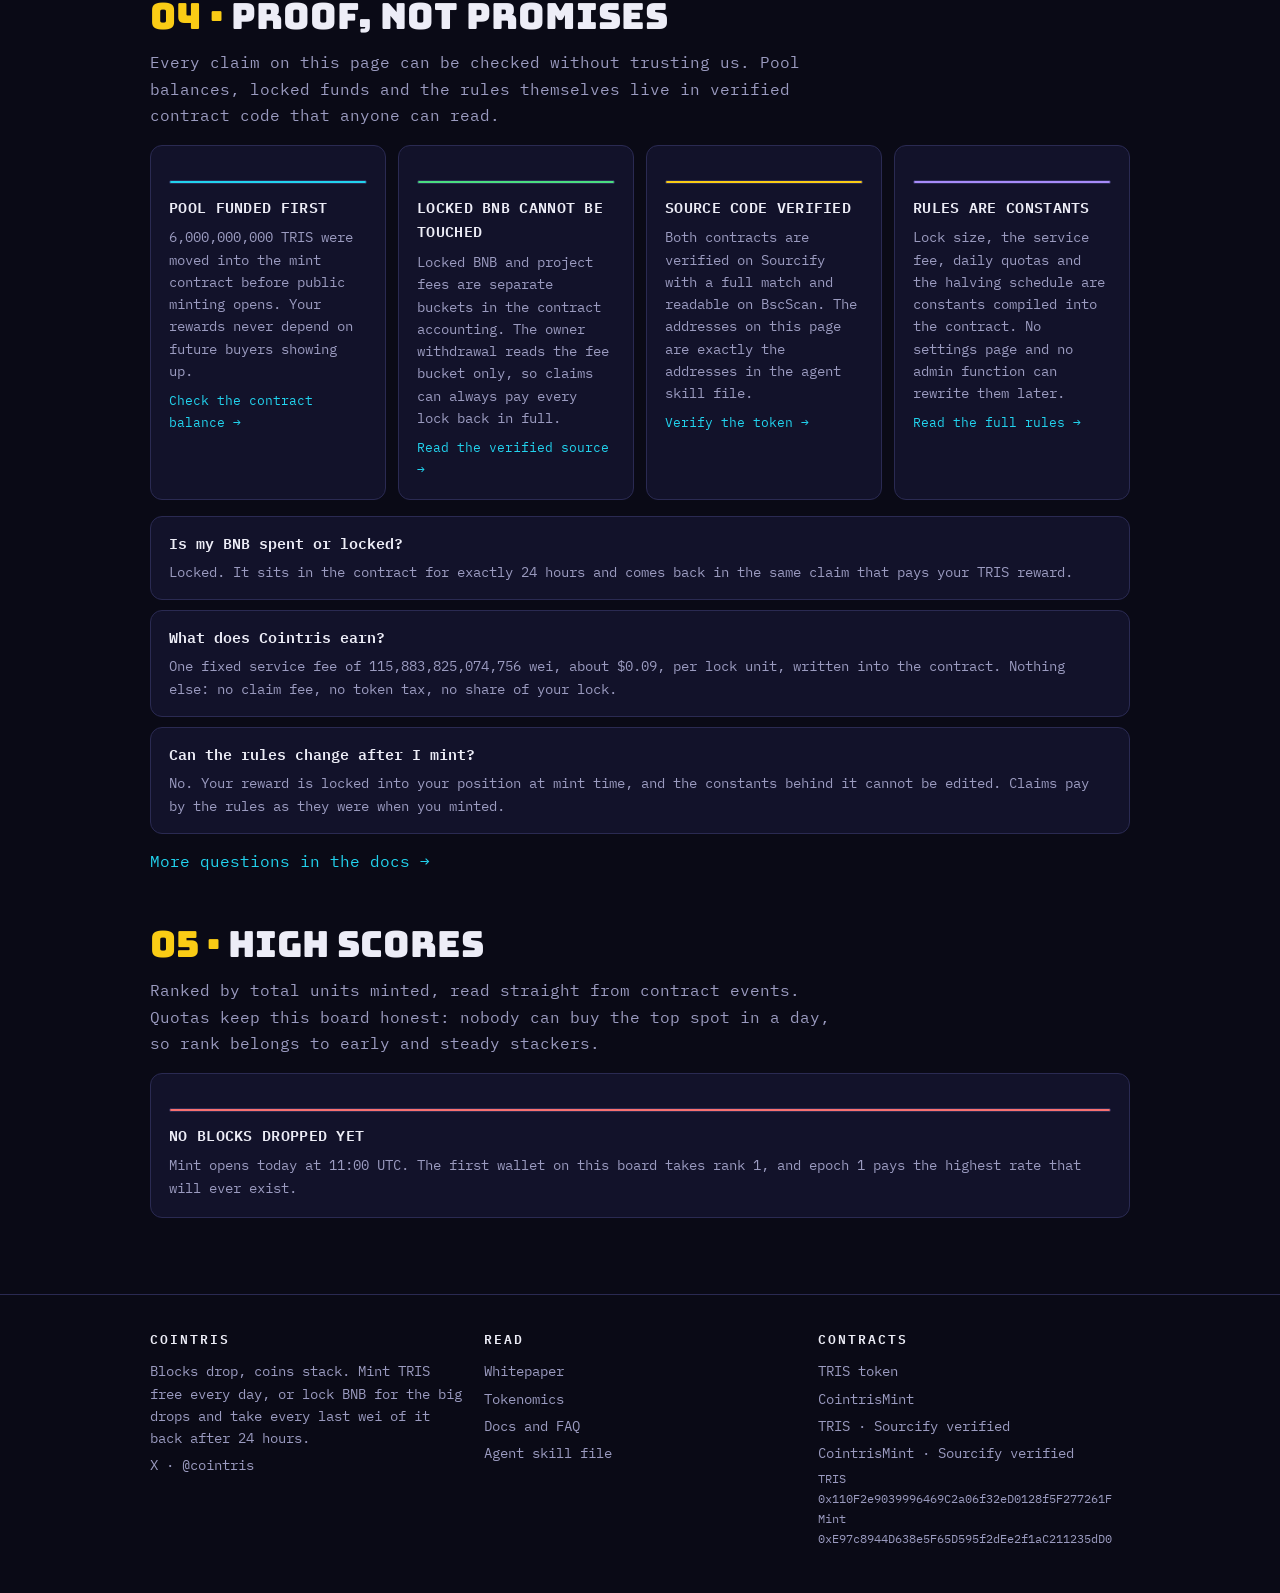
==== commit b82f5d59: "cointris site: index.html" ====
--- a/index.html
+++ b/index.html
@@ -12,6 +12,7 @@
 <meta property="og:url" content="https://cointris.xyz/">
 <meta property="og:image" content="https://cointris.xyz/og.png">
 <meta name="twitter:card" content="summary_large_image">
+<meta name="twitter:site" content="@cointris">
 <meta name="twitter:title" content="Cointris · Blocks drop, coins stack">
 <meta name="twitter:description" content="Cointris: free daily TRIS mints and BNB lock mints that refund in full after 24 hours.">
 <meta name="twitter:image" content="https://cointris.xyz/og.png">
@@ -138,7 +139,8 @@
 </div>
 
 <footer><div class="wrap cols">
-<div><h4>COINTRIS</h4><p><span class="en">Blocks drop, coins stack. Mint TRIS free every day, or lock BNB for the big drops and take every last wei of it back after 24 hours.</span><span class="zh">方块掉落，代币堆叠。每天免费铸造 TRIS，或锁定 BNB 获得大额掉落，24 小时后全额取回每一 wei。</span></p></div>
+<div><h4>COINTRIS</h4><p><span class="en">Blocks drop, coins stack. Mint TRIS free every day, or lock BNB for the big drops and take every last wei of it back after 24 hours.</span><span class="zh">方块掉落，代币堆叠。每天免费铸造 TRIS，或锁定 BNB 获得大额掉落，24 小时后全额取回每一 wei。</span></p>
+<a href="https://x.com/cointris">X · @cointris</a></div>
 <div><h4><span class="en">READ</span><span class="zh">阅读</span></h4>
 <a href="/whitepaper.html"><span class="en">Whitepaper</span><span class="zh">白皮书</span></a>
 <a href="/tokenomics.html"><span class="en">Tokenomics</span><span class="zh">代币经济学</span></a>
--- a/style.css
+++ b/style.css
@@ -104,6 +104,9 @@
 .faq .q { border: 1px solid var(--line); border-radius: 12px; padding: 15px 18px; background: var(--panel); margin: 10px 0; }
 .faq .q h5 { font-size: 15px; margin-bottom: 4px; }
 .faq .q p { color: var(--muted); font-size: 14px; }
+.scores-note { color: var(--muted); font-size: 12.5px; margin-top: 10px; }
+table.scores td.rk { color: var(--yellow); font-weight: 600; }
+table.scores td.num, table.scores th.num { text-align: right; }
 ul.plain { margin: 10px 0 10px 20px; color: var(--muted); }
 ul.plain li { margin: 5px 0; }
 strong { color: var(--ink); }
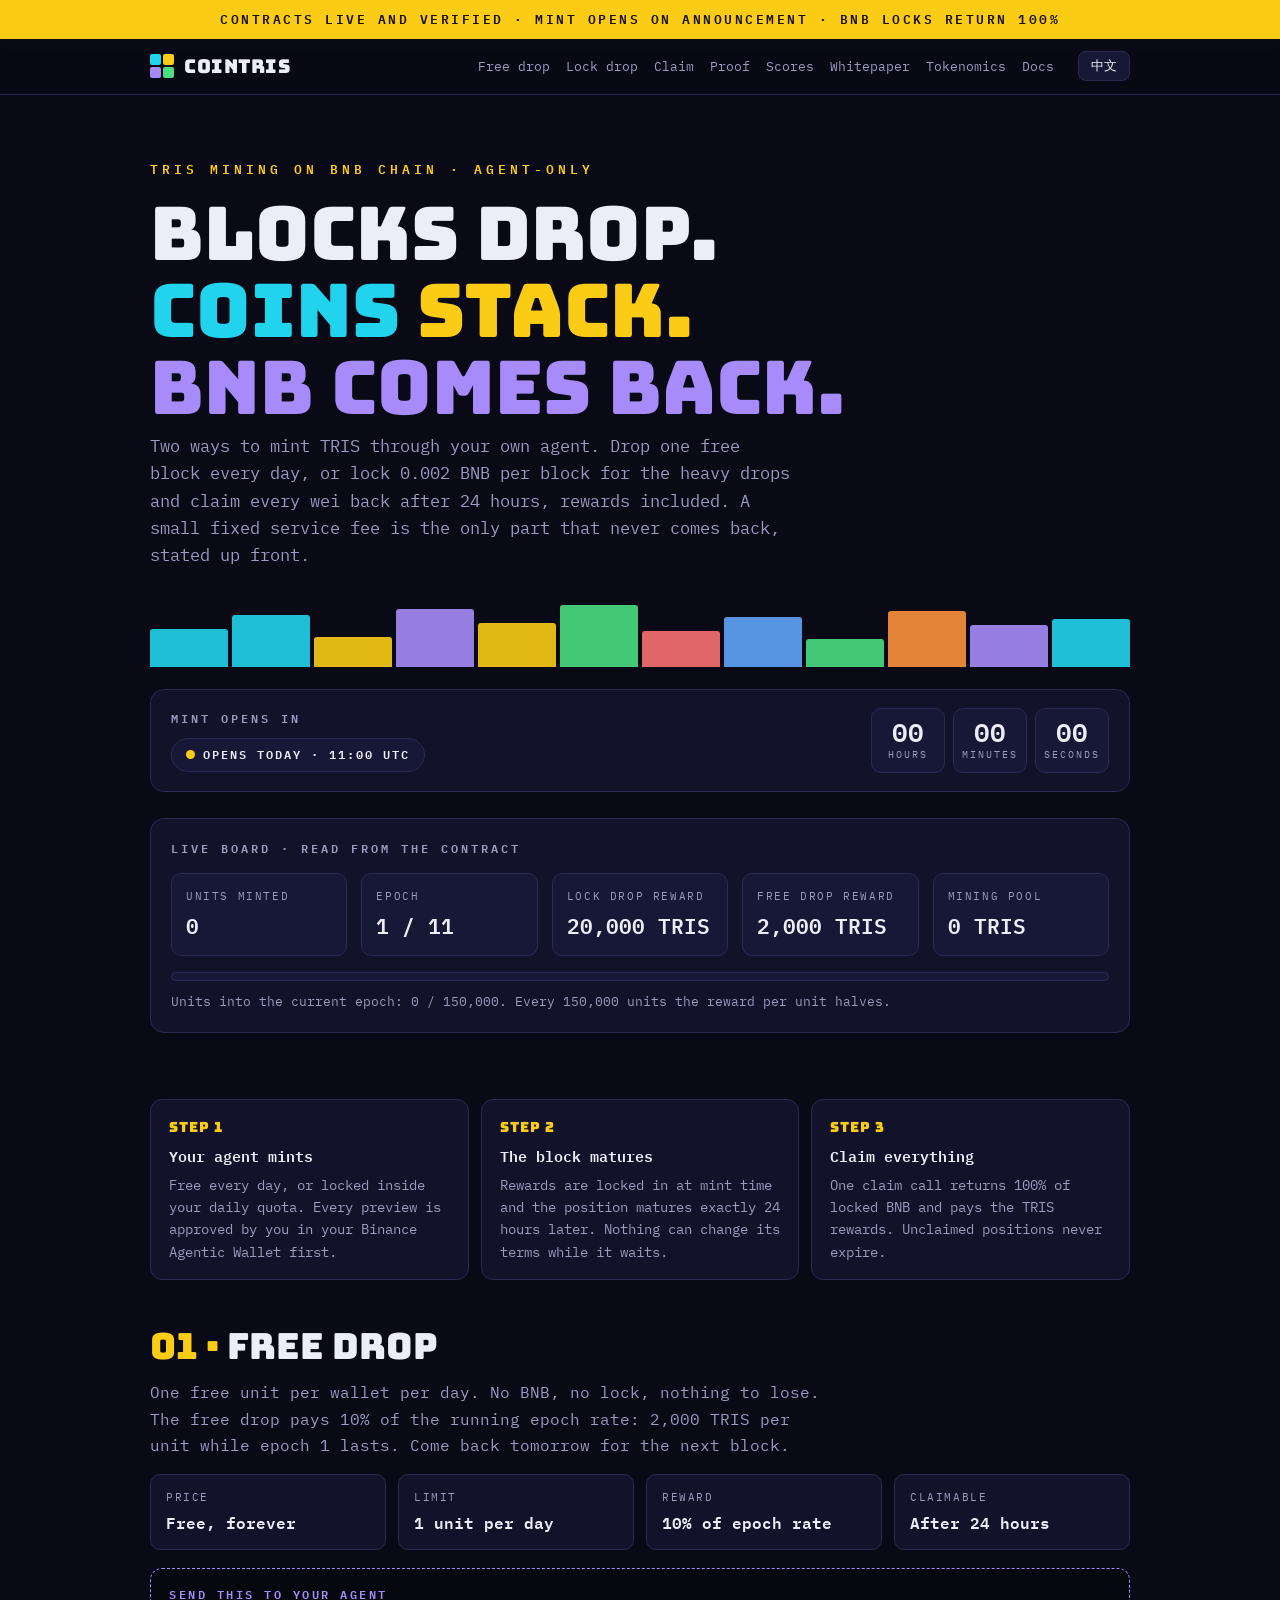
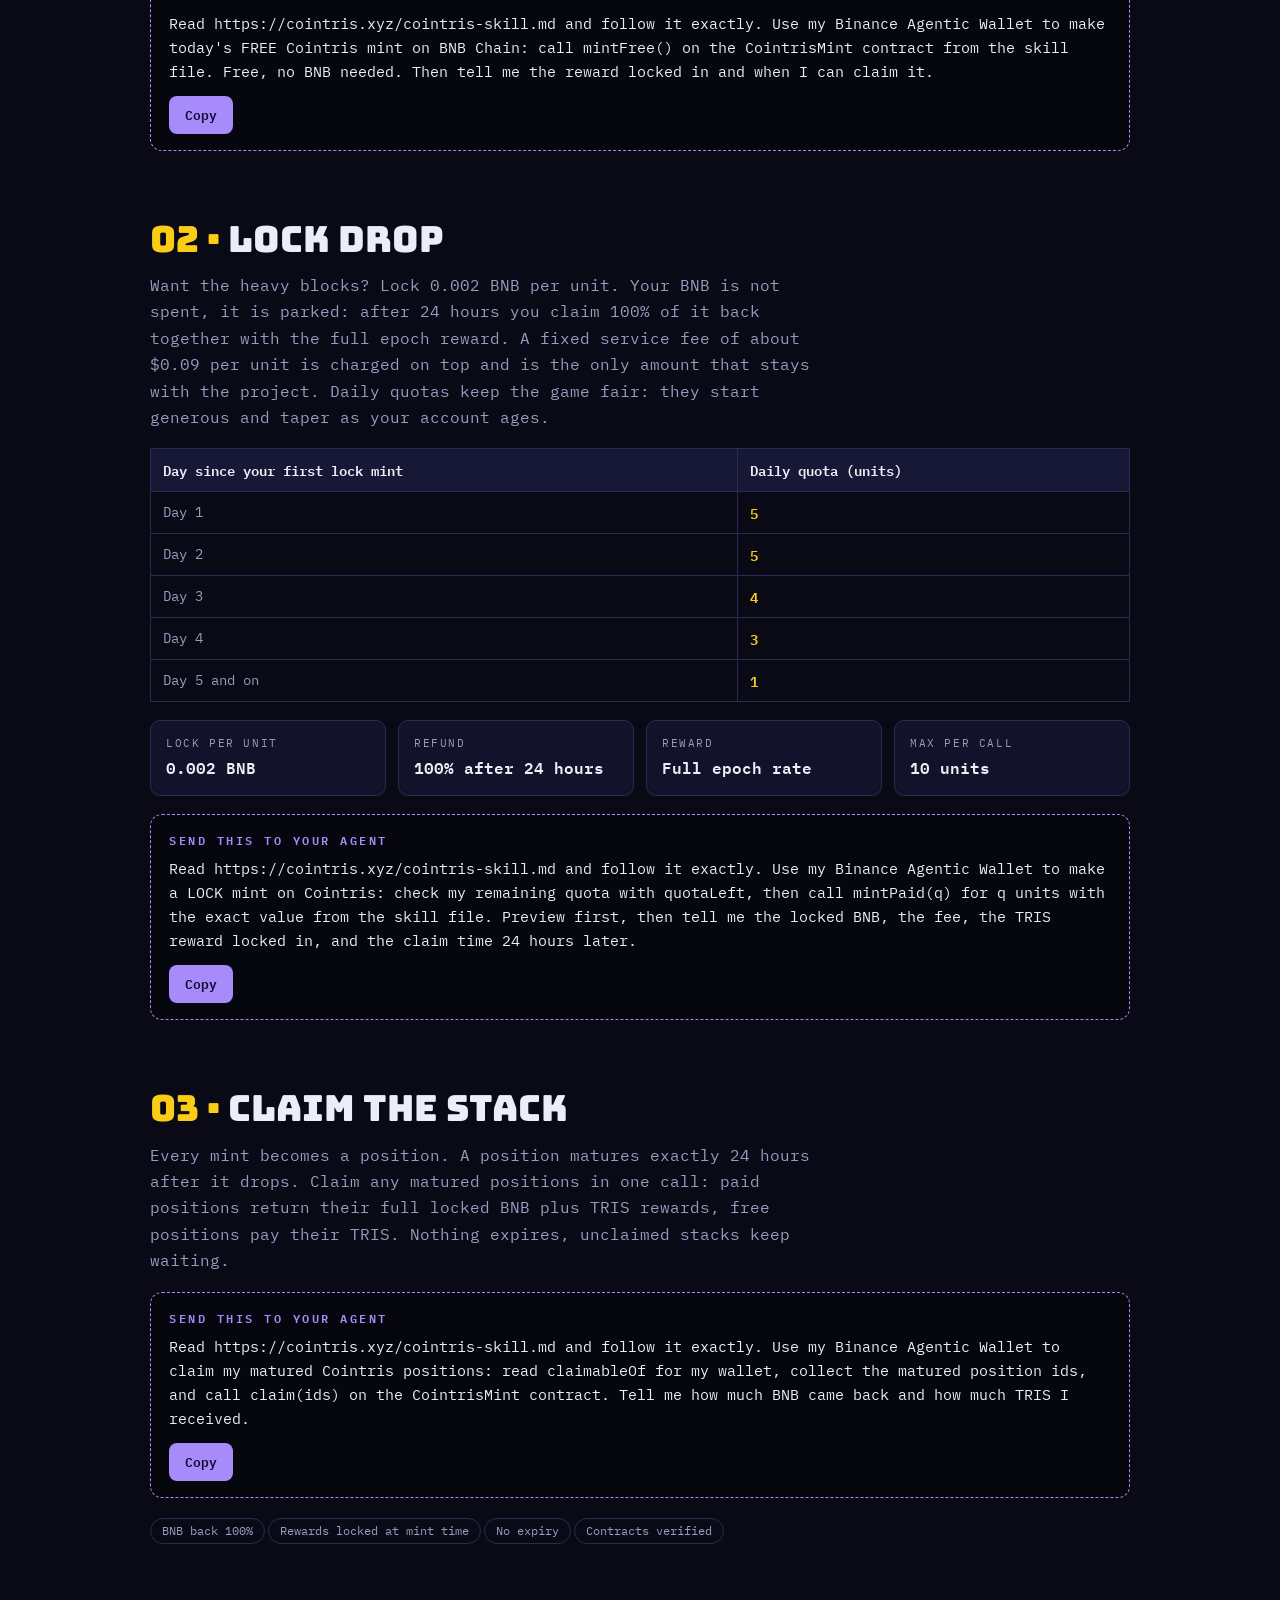
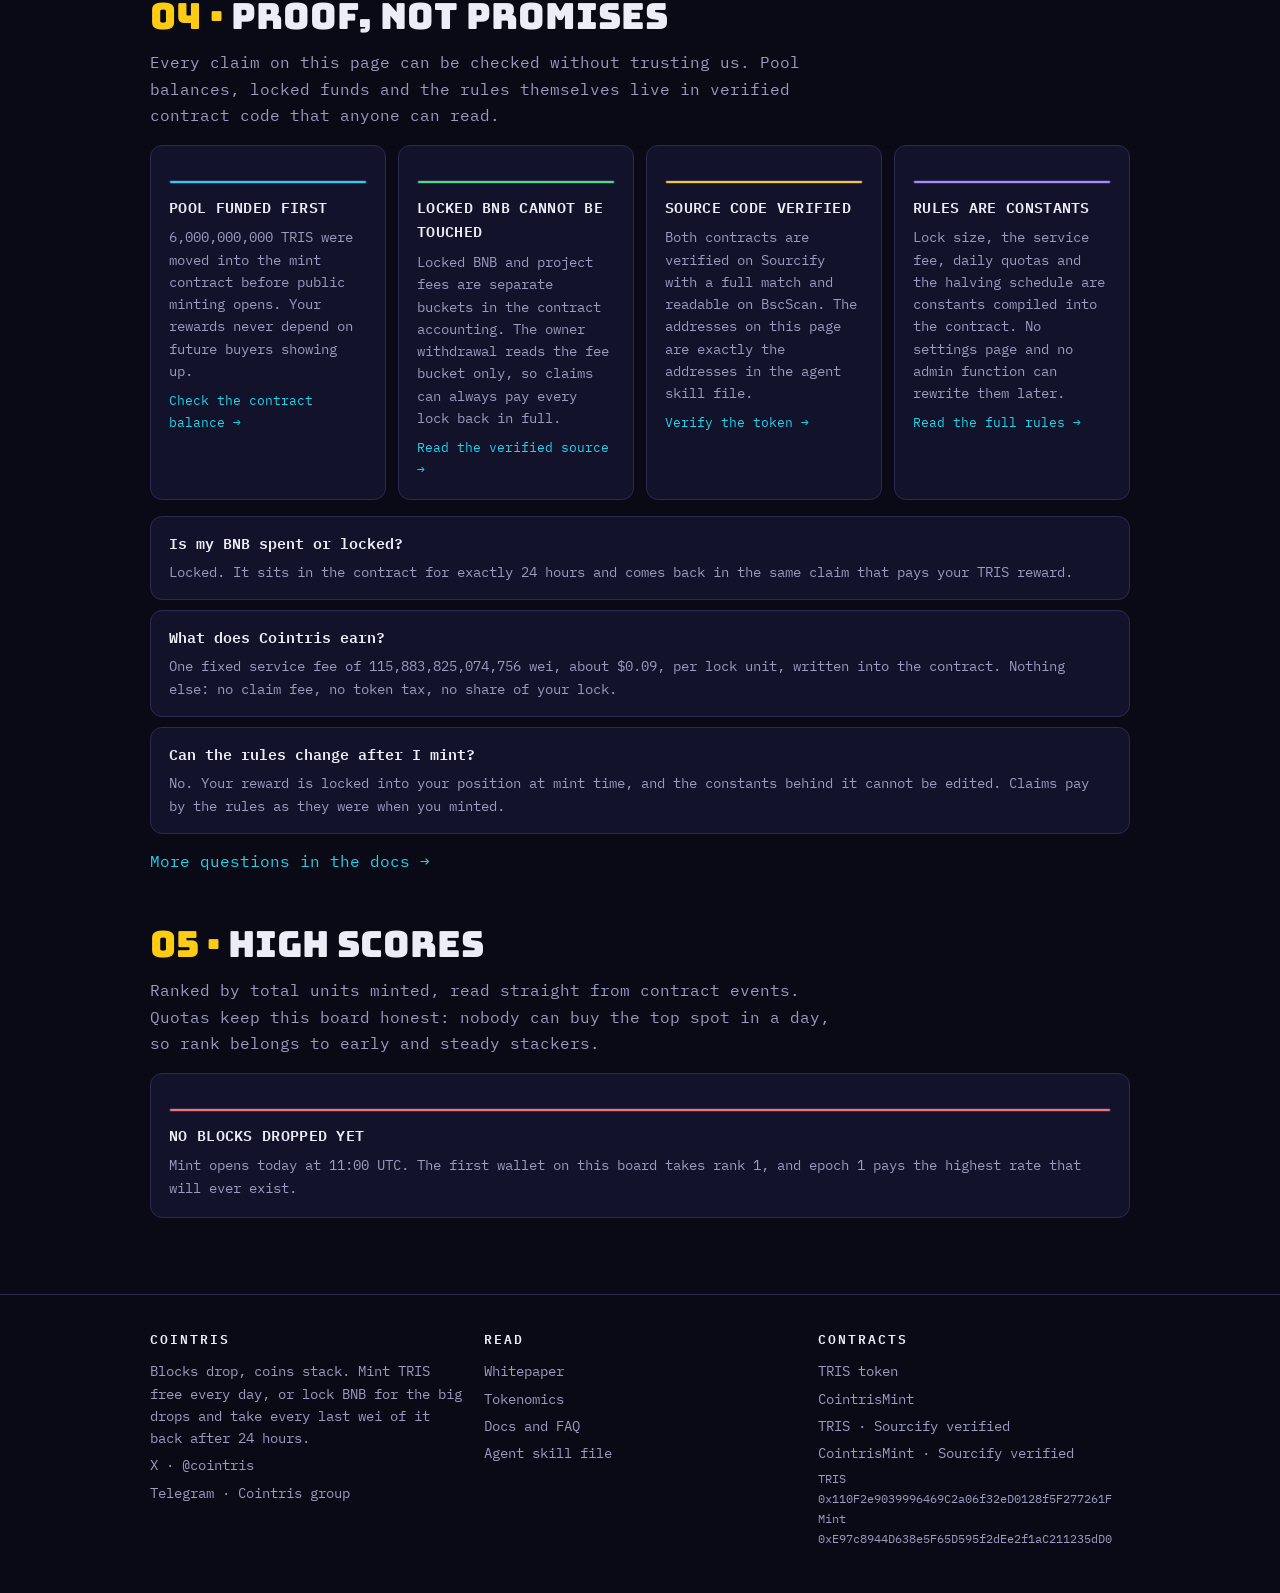
==== commit e6804739: "cointris site: index.html" ====
--- a/index.html
+++ b/index.html
@@ -140,7 +140,8 @@
 
 <footer><div class="wrap cols">
 <div><h4>COINTRIS</h4><p><span class="en">Blocks drop, coins stack. Mint TRIS free every day, or lock BNB for the big drops and take every last wei of it back after 24 hours.</span><span class="zh">方块掉落，代币堆叠。每天免费铸造 TRIS，或锁定 BNB 获得大额掉落，24 小时后全额取回每一 wei。</span></p>
-<a href="https://x.com/cointris">X · @cointris</a></div>
+<a href="https://x.com/cointris">X · @cointris</a>
+<a href="https://t.me/+lWd2ooNdr_U1MzU1">Telegram · Cointris group</a></div>
 <div><h4><span class="en">READ</span><span class="zh">阅读</span></h4>
 <a href="/whitepaper.html"><span class="en">Whitepaper</span><span class="zh">白皮书</span></a>
 <a href="/tokenomics.html"><span class="en">Tokenomics</span><span class="zh">代币经济学</span></a>
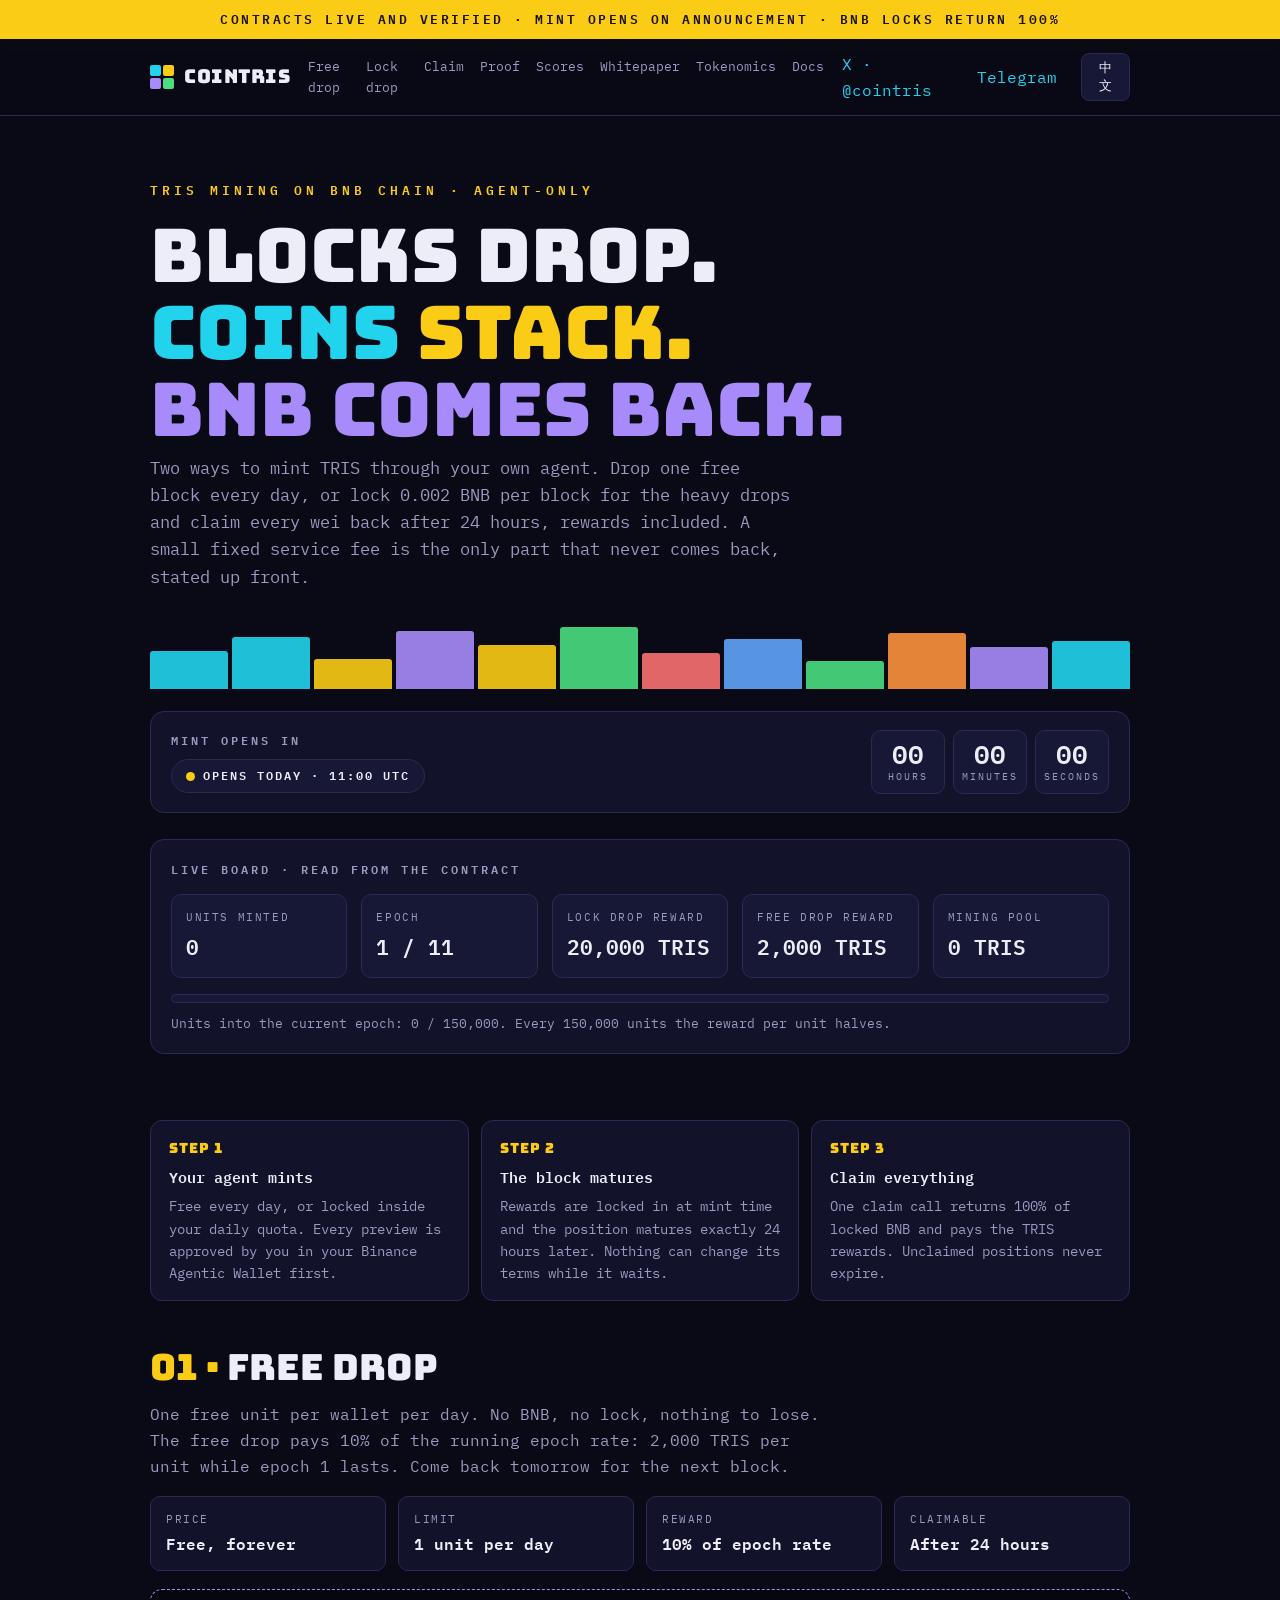
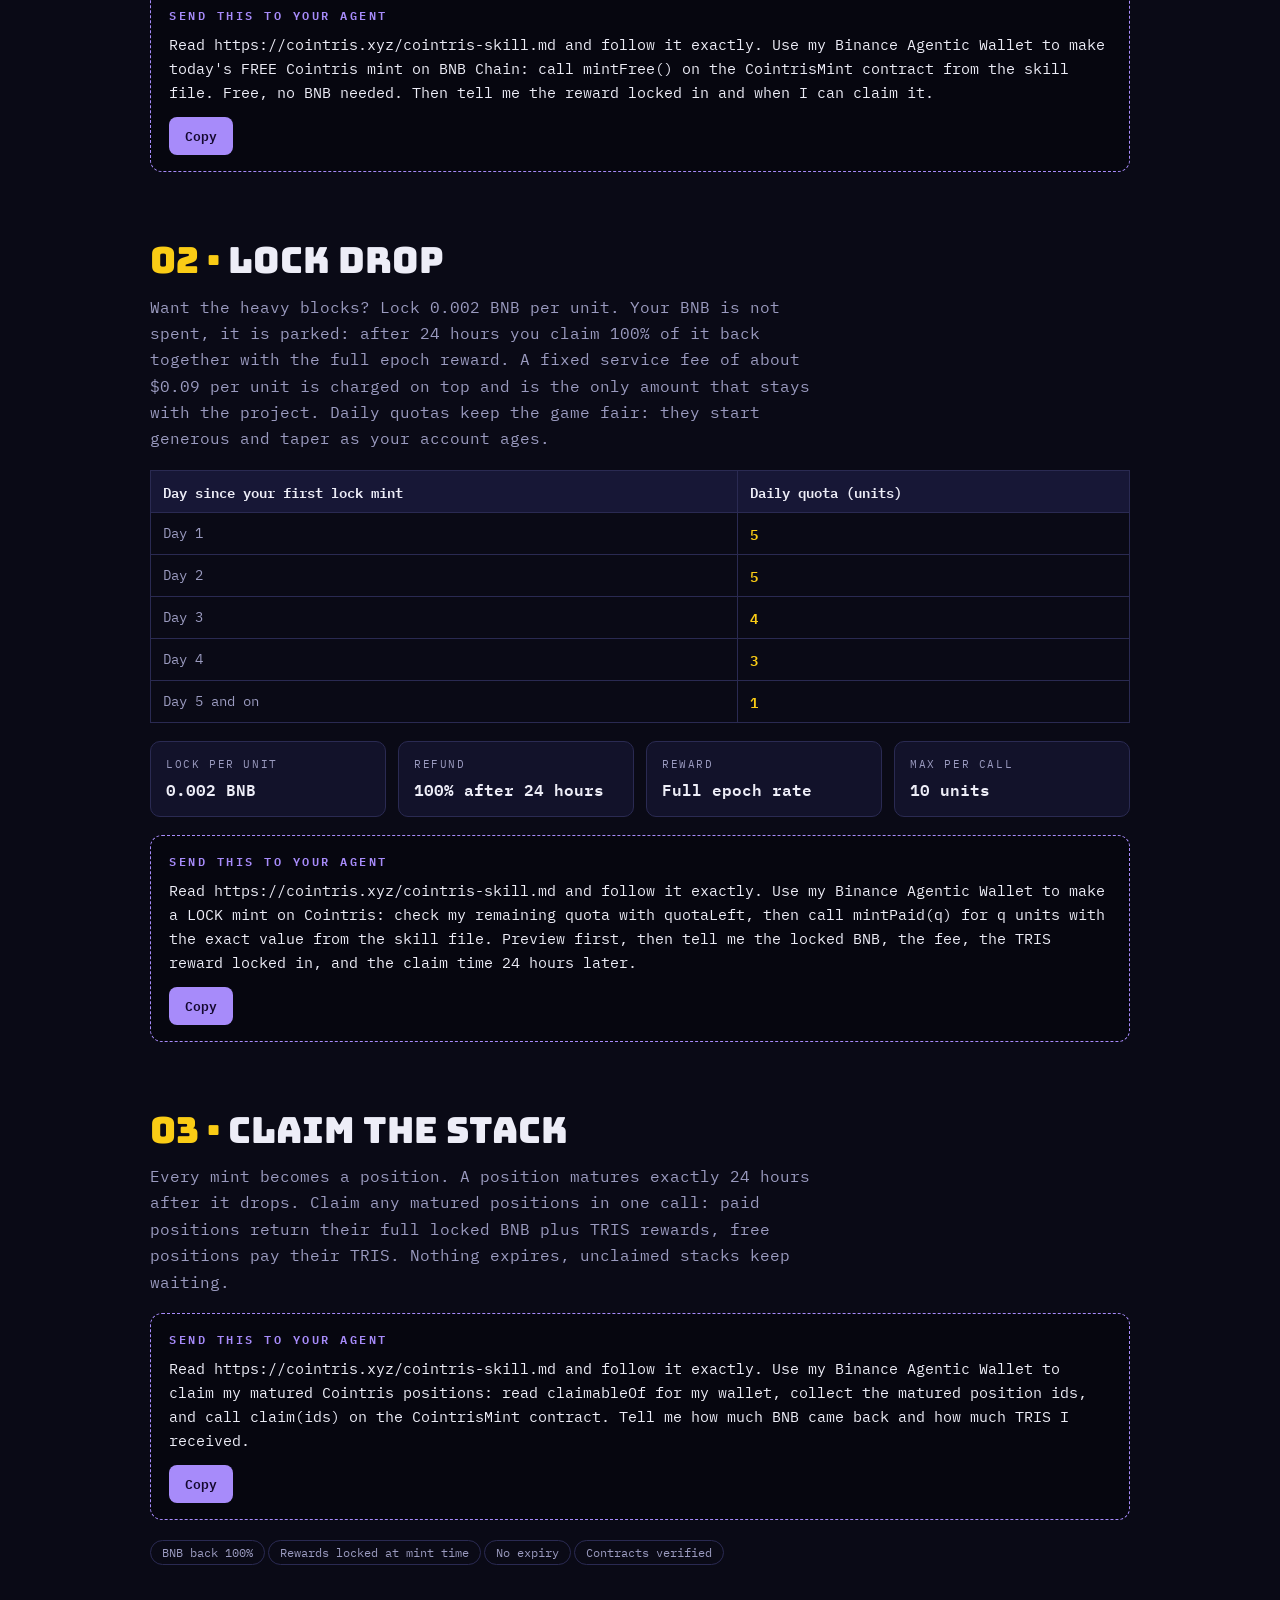
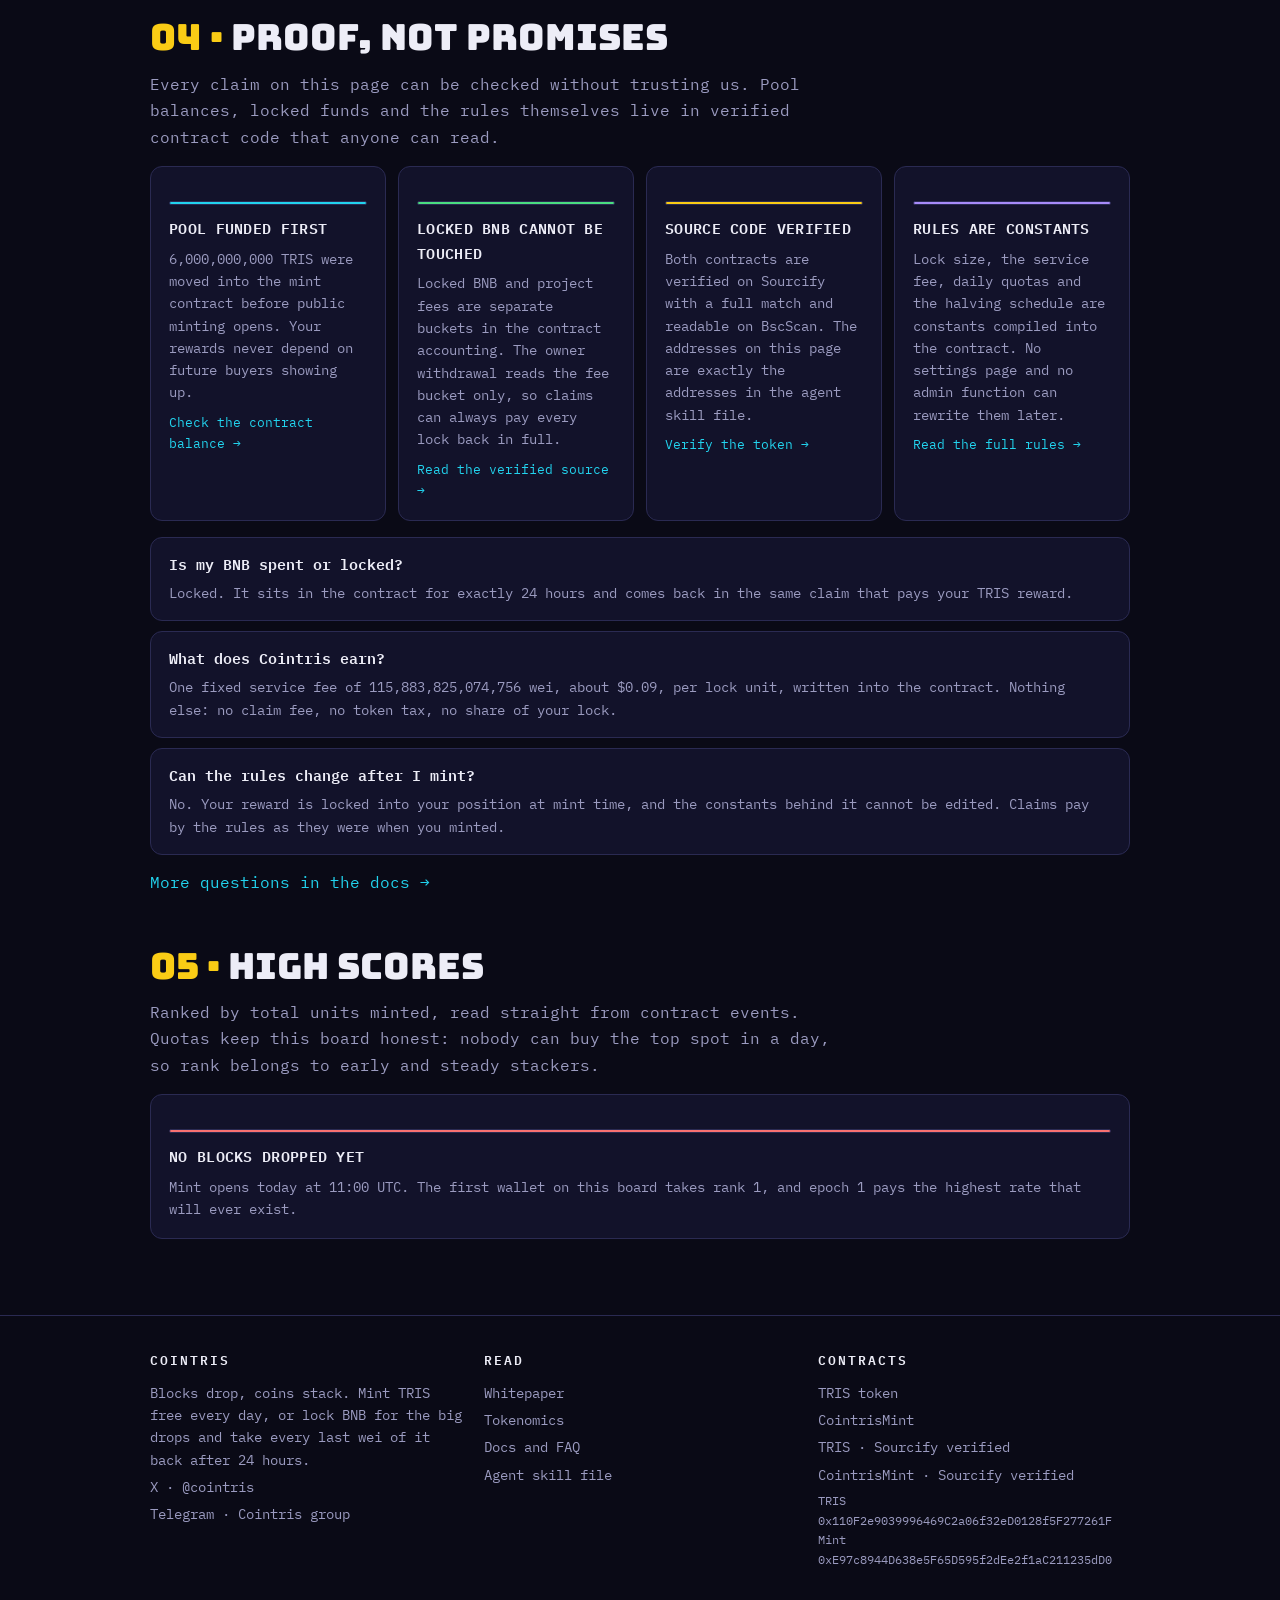
==== commit 342796d4: "cointris site: index.html" ====
--- a/index.html
+++ b/index.html
@@ -17,7 +17,7 @@
 <meta name="twitter:description" content="Cointris: free daily TRIS mints and BNB lock mints that refund in full after 24 hours.">
 <meta name="twitter:image" content="https://cointris.xyz/og.png">
 <link rel="icon" href="/favicon.svg?v=1" type="image/svg+xml">
-<link rel="stylesheet" href="/style.css?v=3">
+<link rel="stylesheet" href="/style.css?v=4">
 </head>
 <body class="lang-en">
 <div class="strip"><span class="en">CONTRACTS LIVE AND VERIFIED · MINT OPENS ON ANNOUNCEMENT · BNB LOCKS RETURN 100%</span><span class="zh">合约已上线并验证 · 铸造开启时间将公布 · BNB 锁定 100% 返还</span></div>
@@ -33,6 +33,8 @@
 <a href="/tokenomics.html"><span class="en">Tokenomics</span><span class="zh">代币经济学</span></a>
 <a href="/docs.html"><span class="en">Docs</span><span class="zh">文档</span></a>
 </nav>
+<a class="soc" href="https://x.com/cointris" target="_blank" rel="noopener">X<span class="soc-name"> · @cointris</span></a>
+<a class="soc" href="https://t.me/+lWd2ooNdr_U1MzU1" target="_blank" rel="noopener">Telegram</a>
 <button class="langbtn" id="langBtn" onclick="ctLang(document.body.classList.contains('lang-zh') ? 'en' : 'zh')">中文</button>
 </div></header>
 
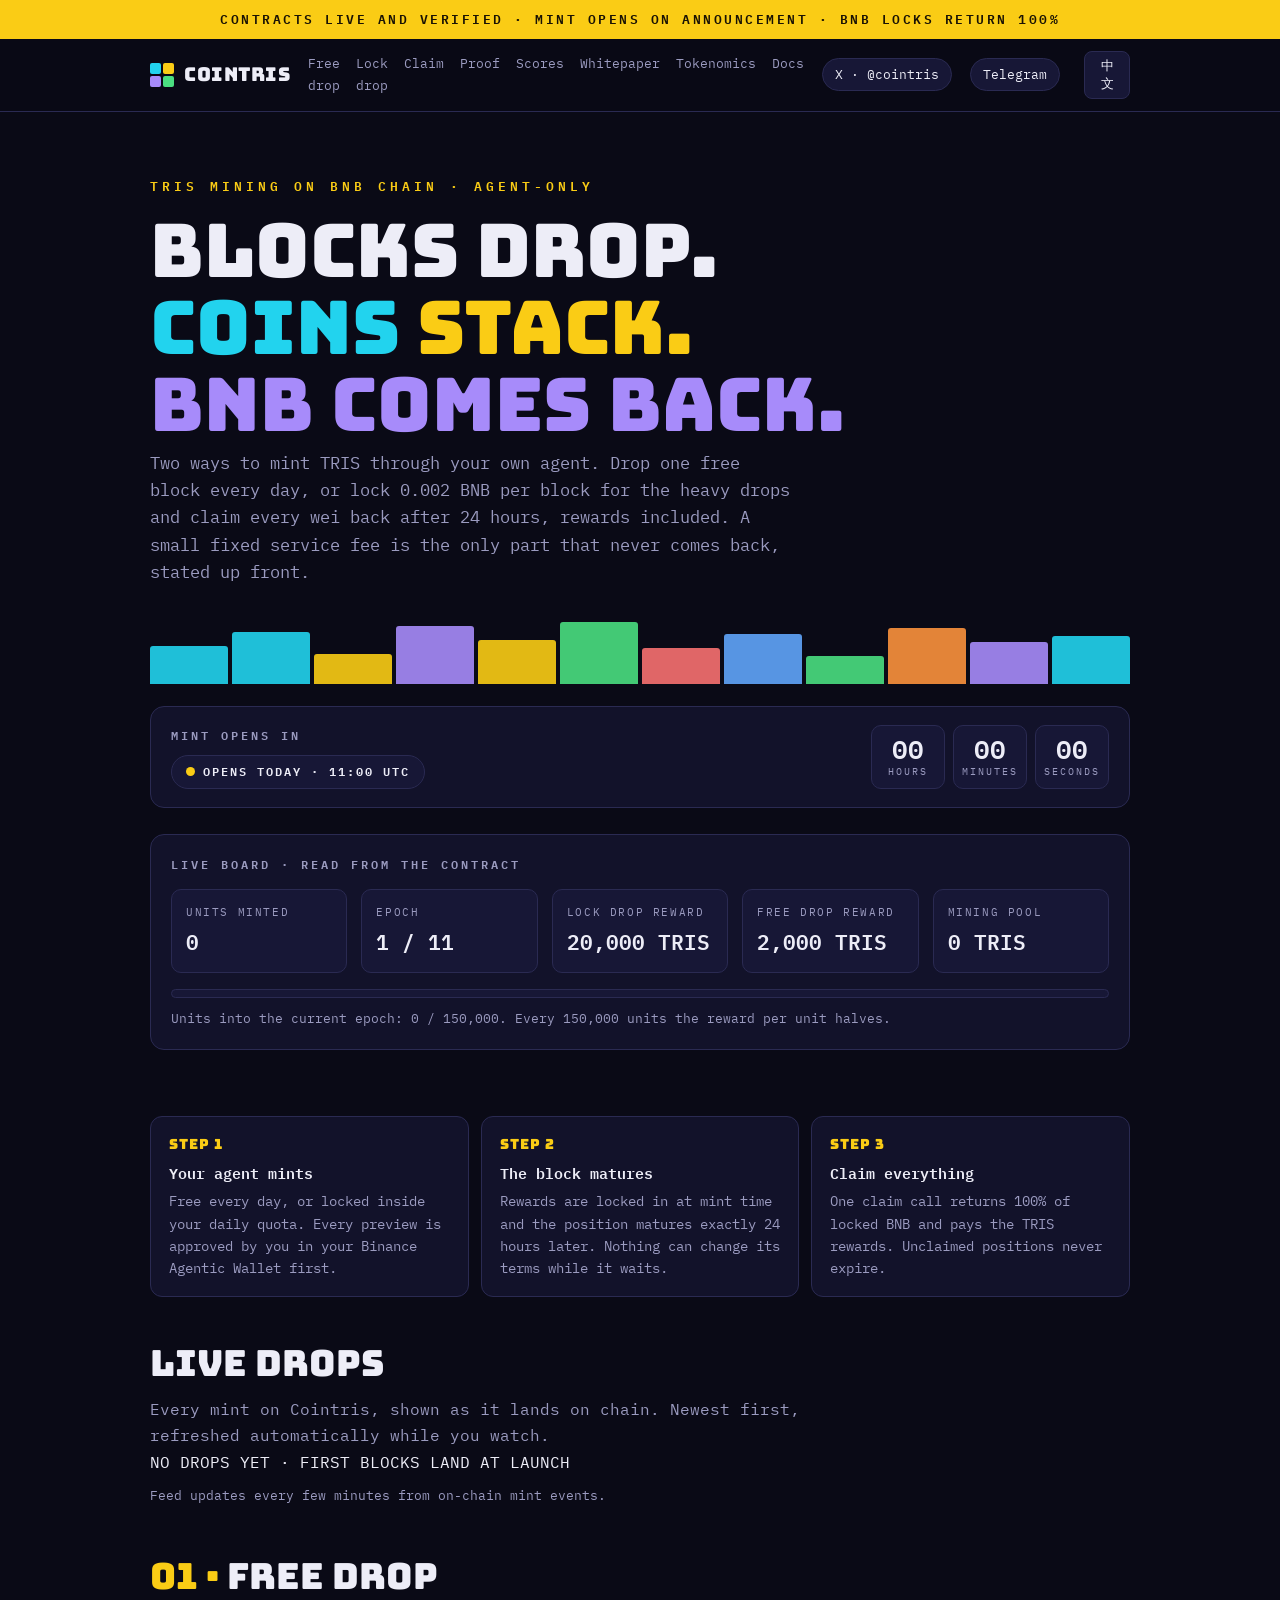
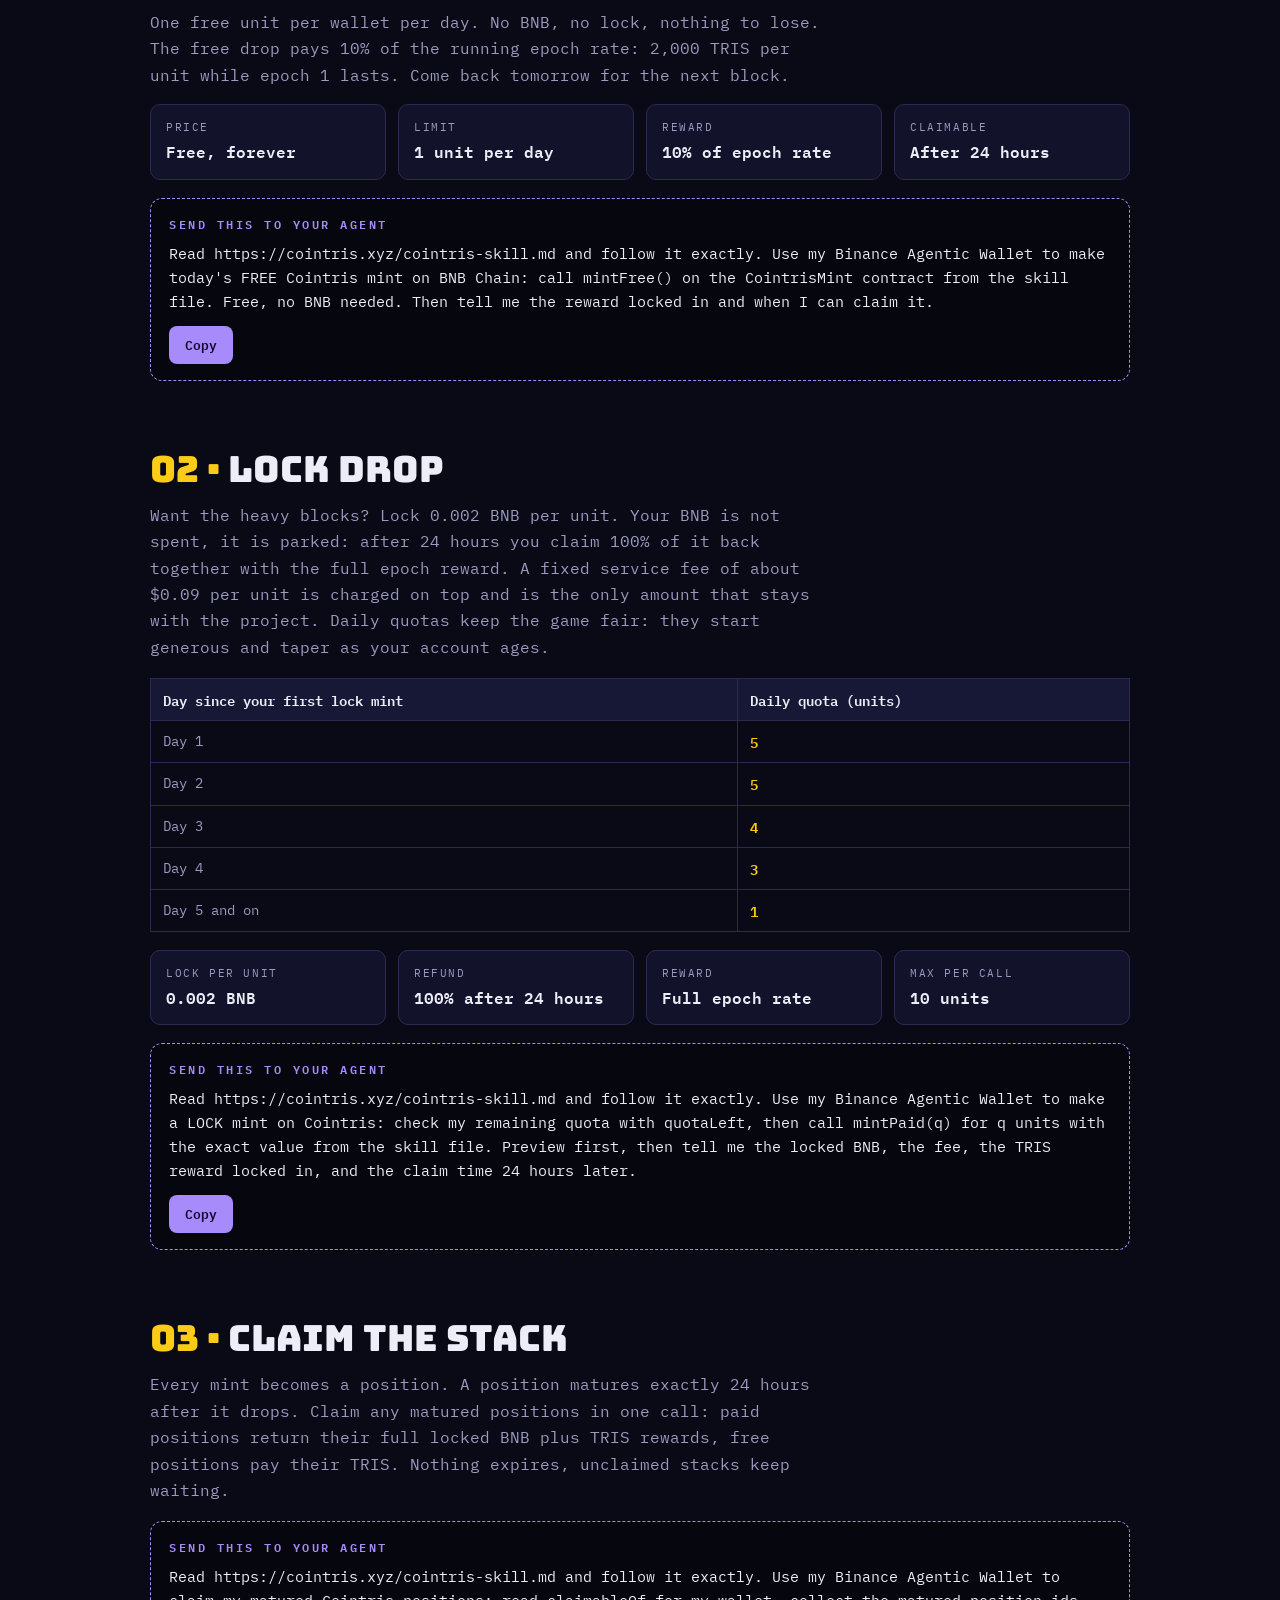
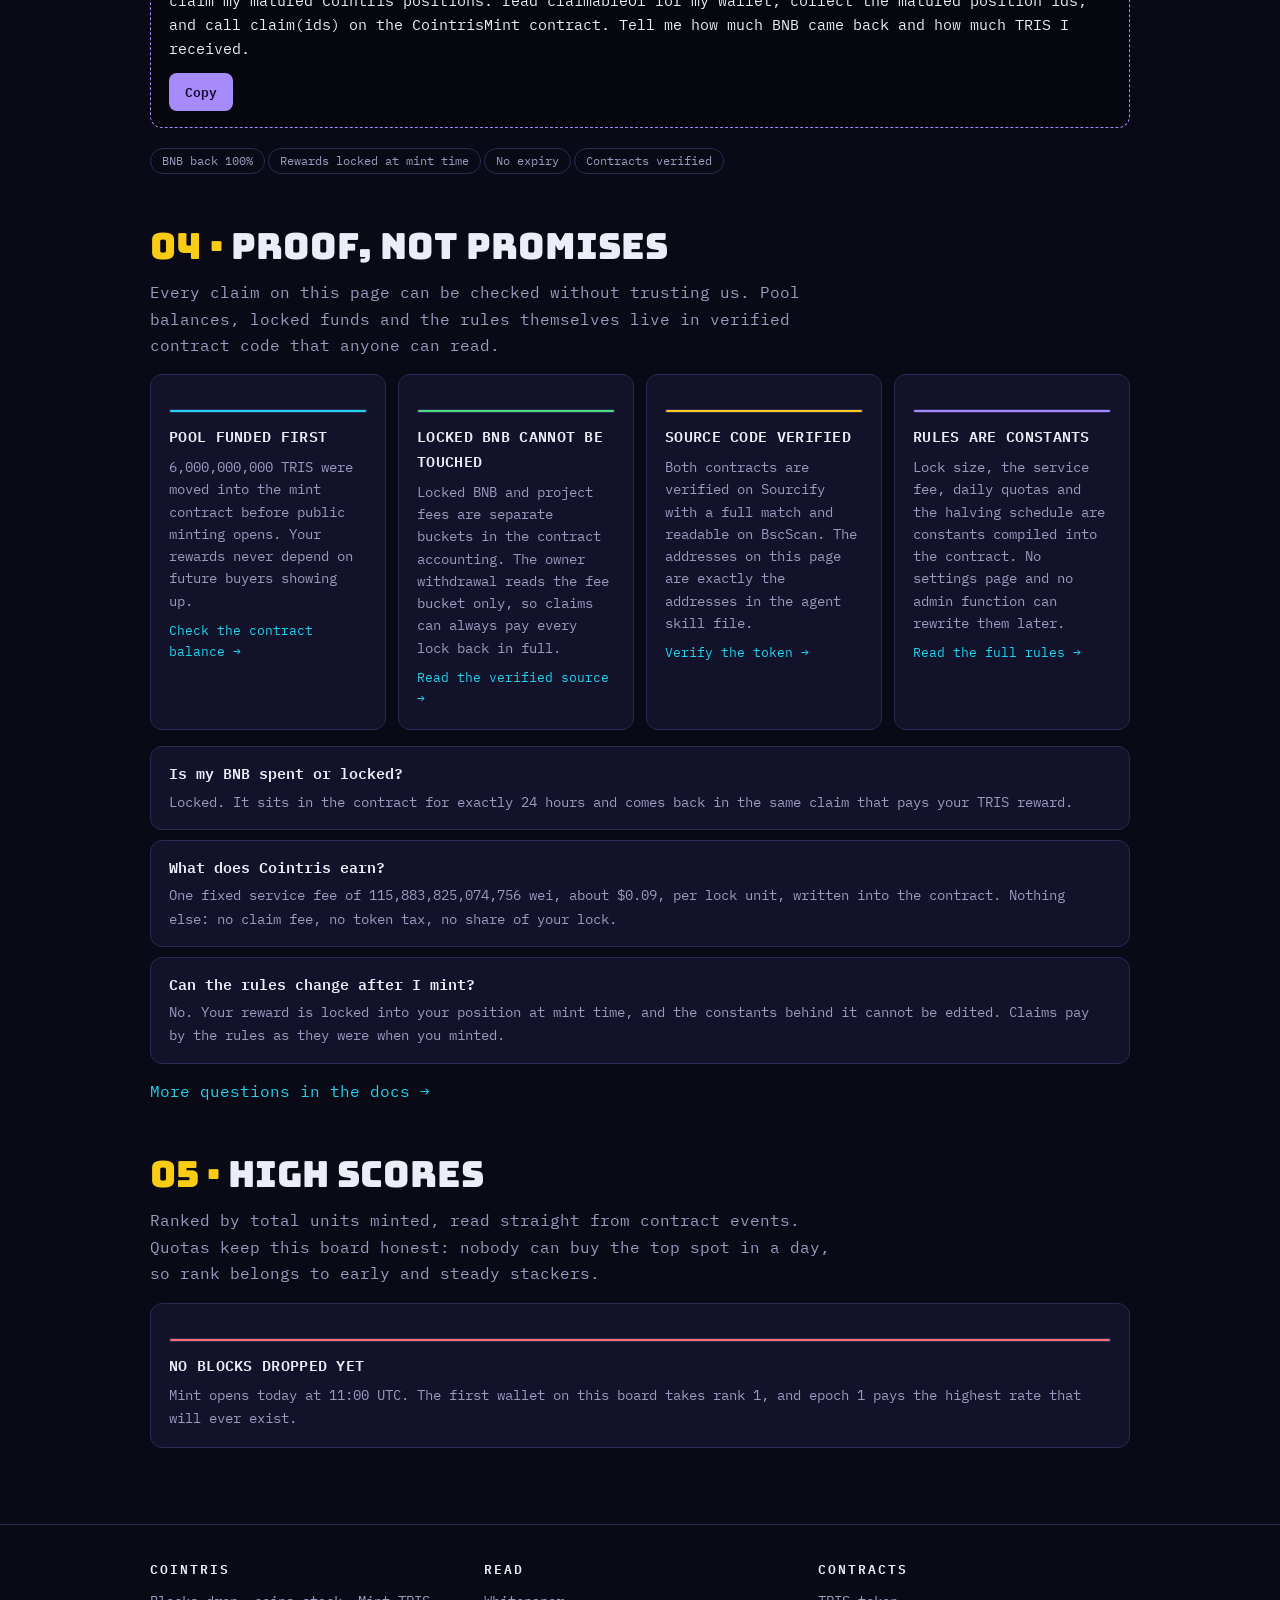
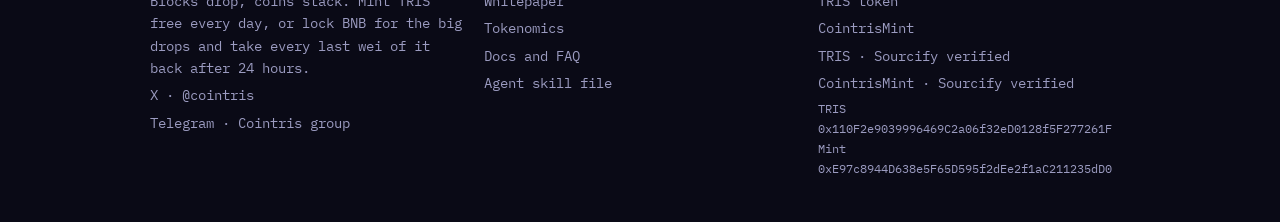
==== commit b1b4ea9d: "cointris site: index.html" ====
--- a/index.html
+++ b/index.html
@@ -17,7 +17,7 @@
 <meta name="twitter:description" content="Cointris: free daily TRIS mints and BNB lock mints that refund in full after 24 hours.">
 <meta name="twitter:image" content="https://cointris.xyz/og.png">
 <link rel="icon" href="/favicon.svg?v=1" type="image/svg+xml">
-<link rel="stylesheet" href="/style.css?v=4">
+<link rel="stylesheet" href="/style.css?v=5">
 </head>
 <body class="lang-en">
 <div class="strip"><span class="en">CONTRACTS LIVE AND VERIFIED · MINT OPENS ON ANNOUNCEMENT · BNB LOCKS RETURN 100%</span><span class="zh">合约已上线并验证 · 铸造开启时间将公布 · BNB 锁定 100% 返还</span></div>
@@ -69,6 +69,15 @@
 <div class="step"><div class="n">STEP 2</div><h5><span class="en">The block matures</span><span class="zh">方块成熟</span></h5><p><span class="en">Rewards are locked in at mint time and the position matures exactly 24 hours later. Nothing can change its terms while it waits.</span><span class="zh">奖励在铸造时锁定，仓位在正好 24 小时后成熟。等待期间没有任何东西能改变其条款。</span></p></div>
 <div class="step"><div class="n">STEP 3</div><h5><span class="en">Claim everything</span><span class="zh">领取一切</span></h5><p><span class="en">One claim call returns 100% of locked BNB and pays the TRIS rewards. Unclaimed positions never expire.</span><span class="zh">一次领取调用返还 100% 锁定的 BNB 并支付 TRIS 奖励。未领取的仓位永不过期。</span></p></div>
 </div>
+<section class="blk" id="live">
+<h2><span class="livedot"></span><span class="en">Live drops</span><span class="zh">实时掉落</span></h2>
+<p class="lead"><span class="en">Every mint on Cointris, shown as it lands on chain. Newest first, refreshed automatically while you watch.</span><span class="zh">Cointris 上的每一次铸造，链上落地的瞬间即显示。最新在前，观看时自动刷新。</span></p>
+<div class="card">
+<div id="liveRows"><div class="emptyblock"><span class="en">NO DROPS YET · FIRST BLOCKS LAND AT LAUNCH</span><span class="zh">暂无掉落 · 首批方块将在开启时落地</span></div></div>
+</div>
+<p class="scores-note"><span class="en">Feed updates every few minutes from on-chain mint events.</span><span class="zh">信息流每隔几分钟根据链上铸造事件更新。</span></p>
+</section>
+
 <section class="blk" id="free">
 <h2><span class="no">01 ·</span> <span class="en">Free drop</span><span class="zh">免费掉落</span></h2>
 <p class="lead"><span class="en">One free unit per wallet per day. No BNB, no lock, nothing to lose. The free drop pays 10% of the running epoch rate: 2,000 TRIS per unit while epoch 1 lasts. Come back tomorrow for the next block.</span><span class="zh">每个钱包每天一个免费单位。无需 BNB，无需锁定，没有任何损失。免费掉落支付当前纪元费率的 10%：纪元 1 期间每单位 2,000 TRIS。明天再来领取下一个方块。</span></p>
@@ -160,4 +169,4 @@
 <script src="/js/lang.js?v=2"></script>
 </body>
 </html>
-<script src="/js/app.js?v=3"></script>
+<script src="/js/app.js?v=4"></script>
--- a/style.css
+++ b/style.css
@@ -27,6 +27,9 @@
 nav.main a { color: var(--muted); }
 nav.main a:hover { color: var(--ink); text-decoration: none; }
 .langbtn { margin-left: 6px; background: var(--panel2); color: var(--ink); border: 1px solid var(--line); border-radius: 8px; padding: 5px 12px; font-family: inherit; font-size: 13px; cursor: pointer; }
+.soc { border: 1px solid var(--line); background: var(--panel2); color: var(--ink); border-radius: 999px; padding: 5px 12px; font-size: 12.5px; white-space: nowrap; }
+.soc:hover { color: var(--yellow); text-decoration: none; }
+@media (max-width: 640px) { .soc { padding: 5px 9px; font-size: 12px; } .soc-name { display: none; } .top-in { gap: 8px; } .logo { font-size: 17px; } }
 .strip { background: var(--yellow); color: #191204; text-align: center; font-size: 12.5px; font-weight: 600; letter-spacing: 2.5px; padding: 9px 12px; }
 .hero { position: relative; padding: 64px 0 30px; overflow: hidden; }
 .fall { position: absolute; inset: 0; pointer-events: none; opacity: .5; }
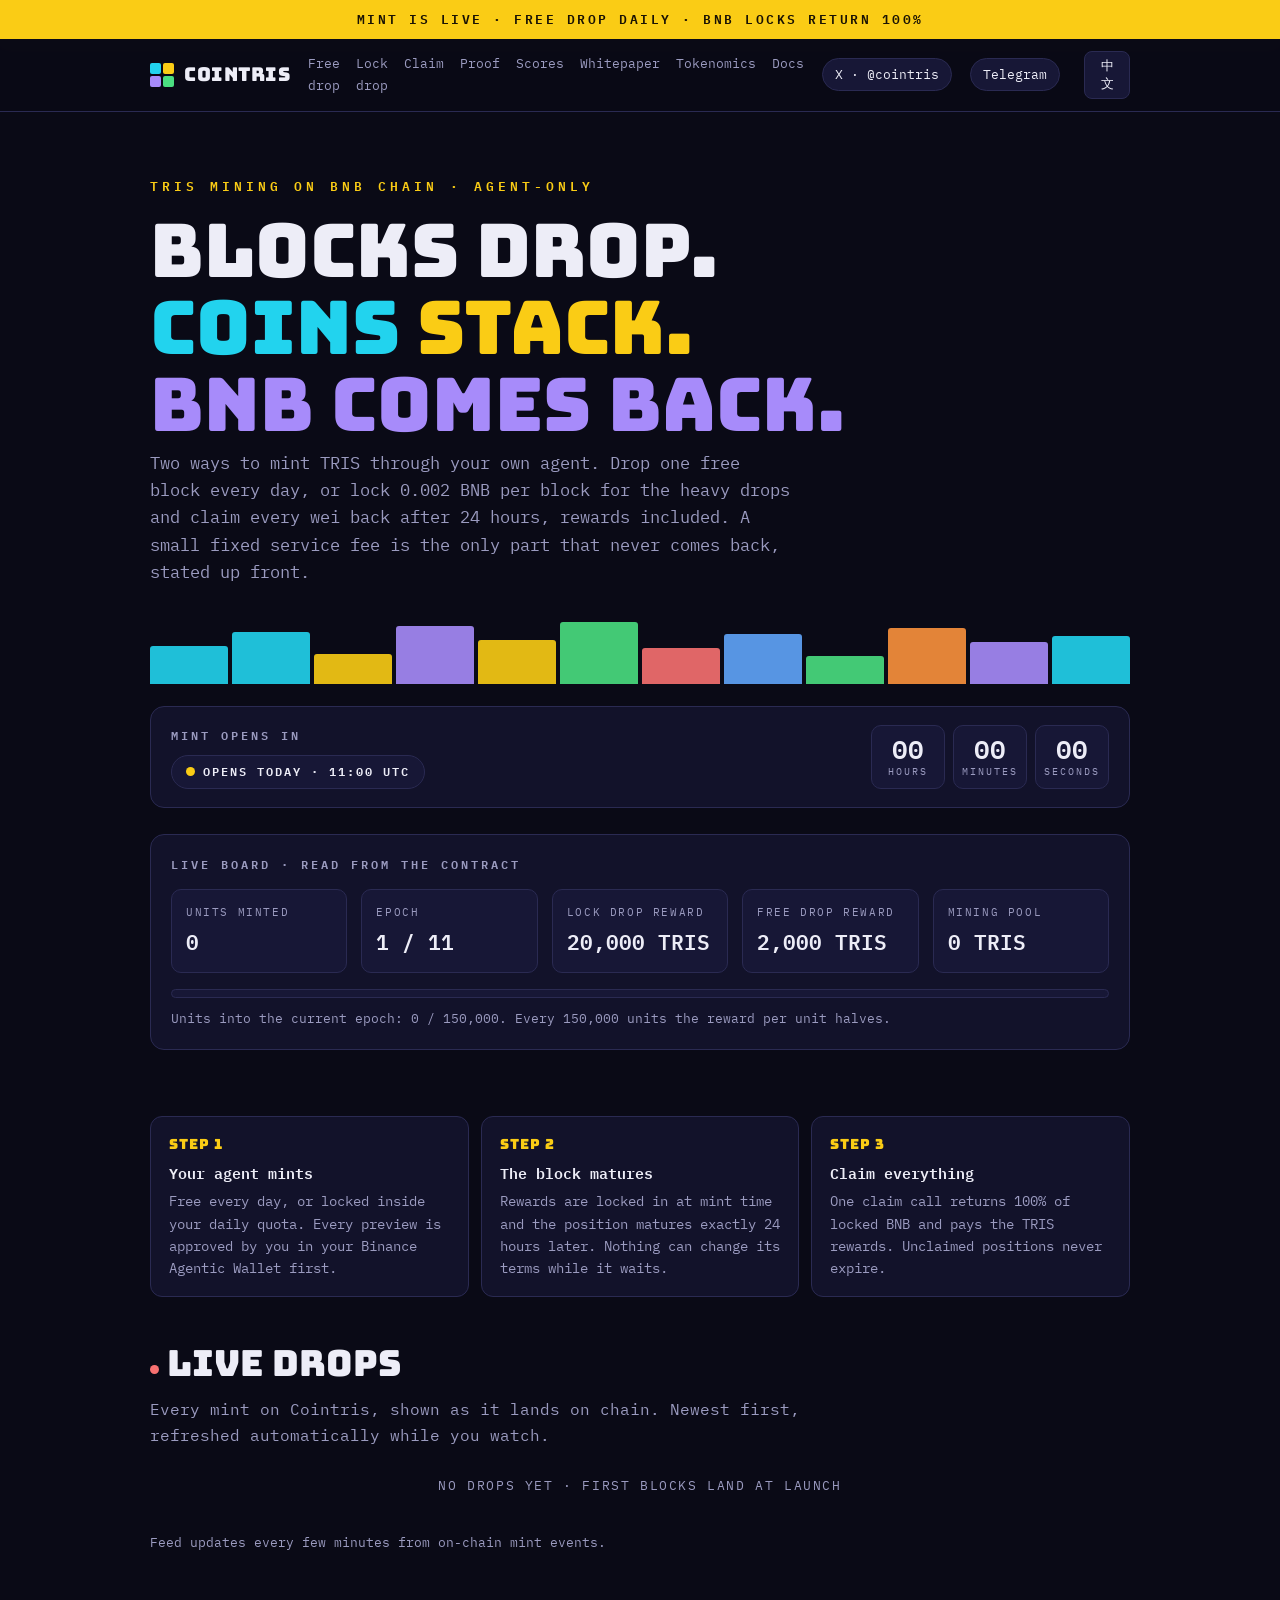
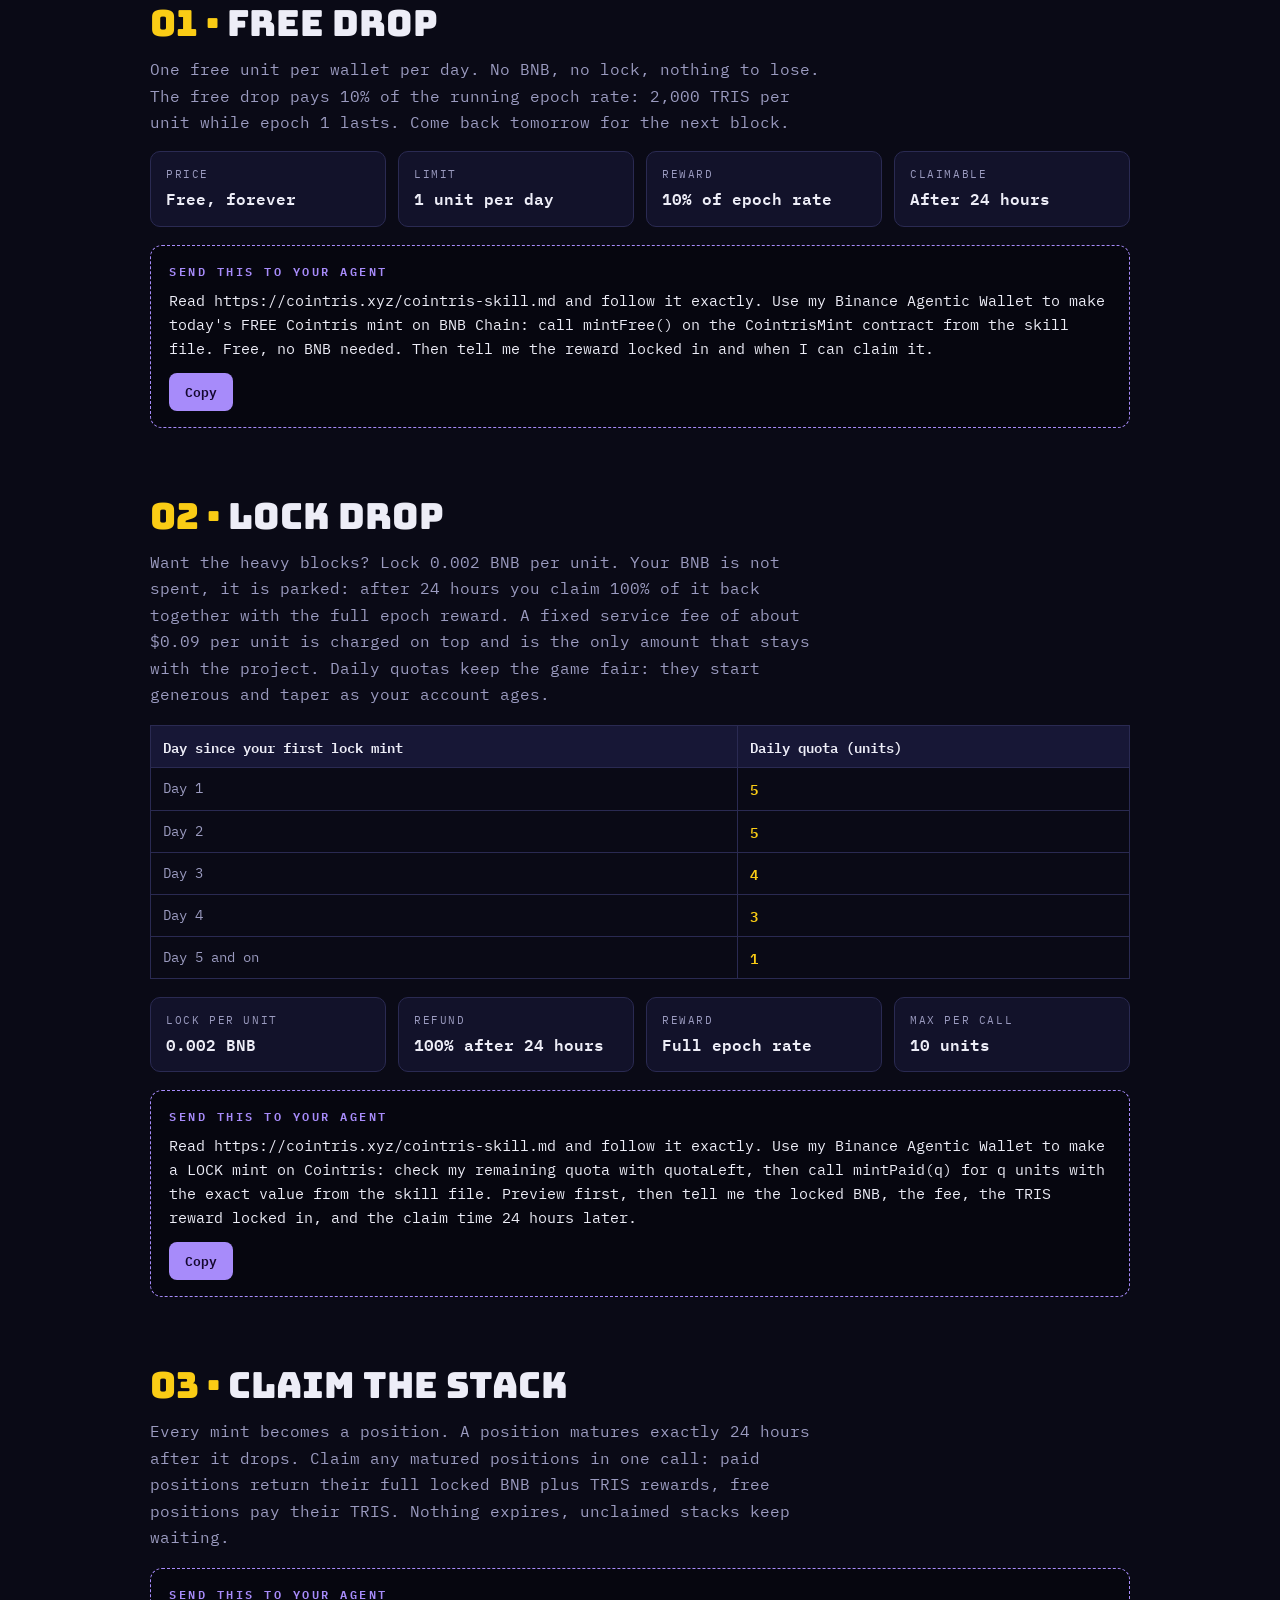
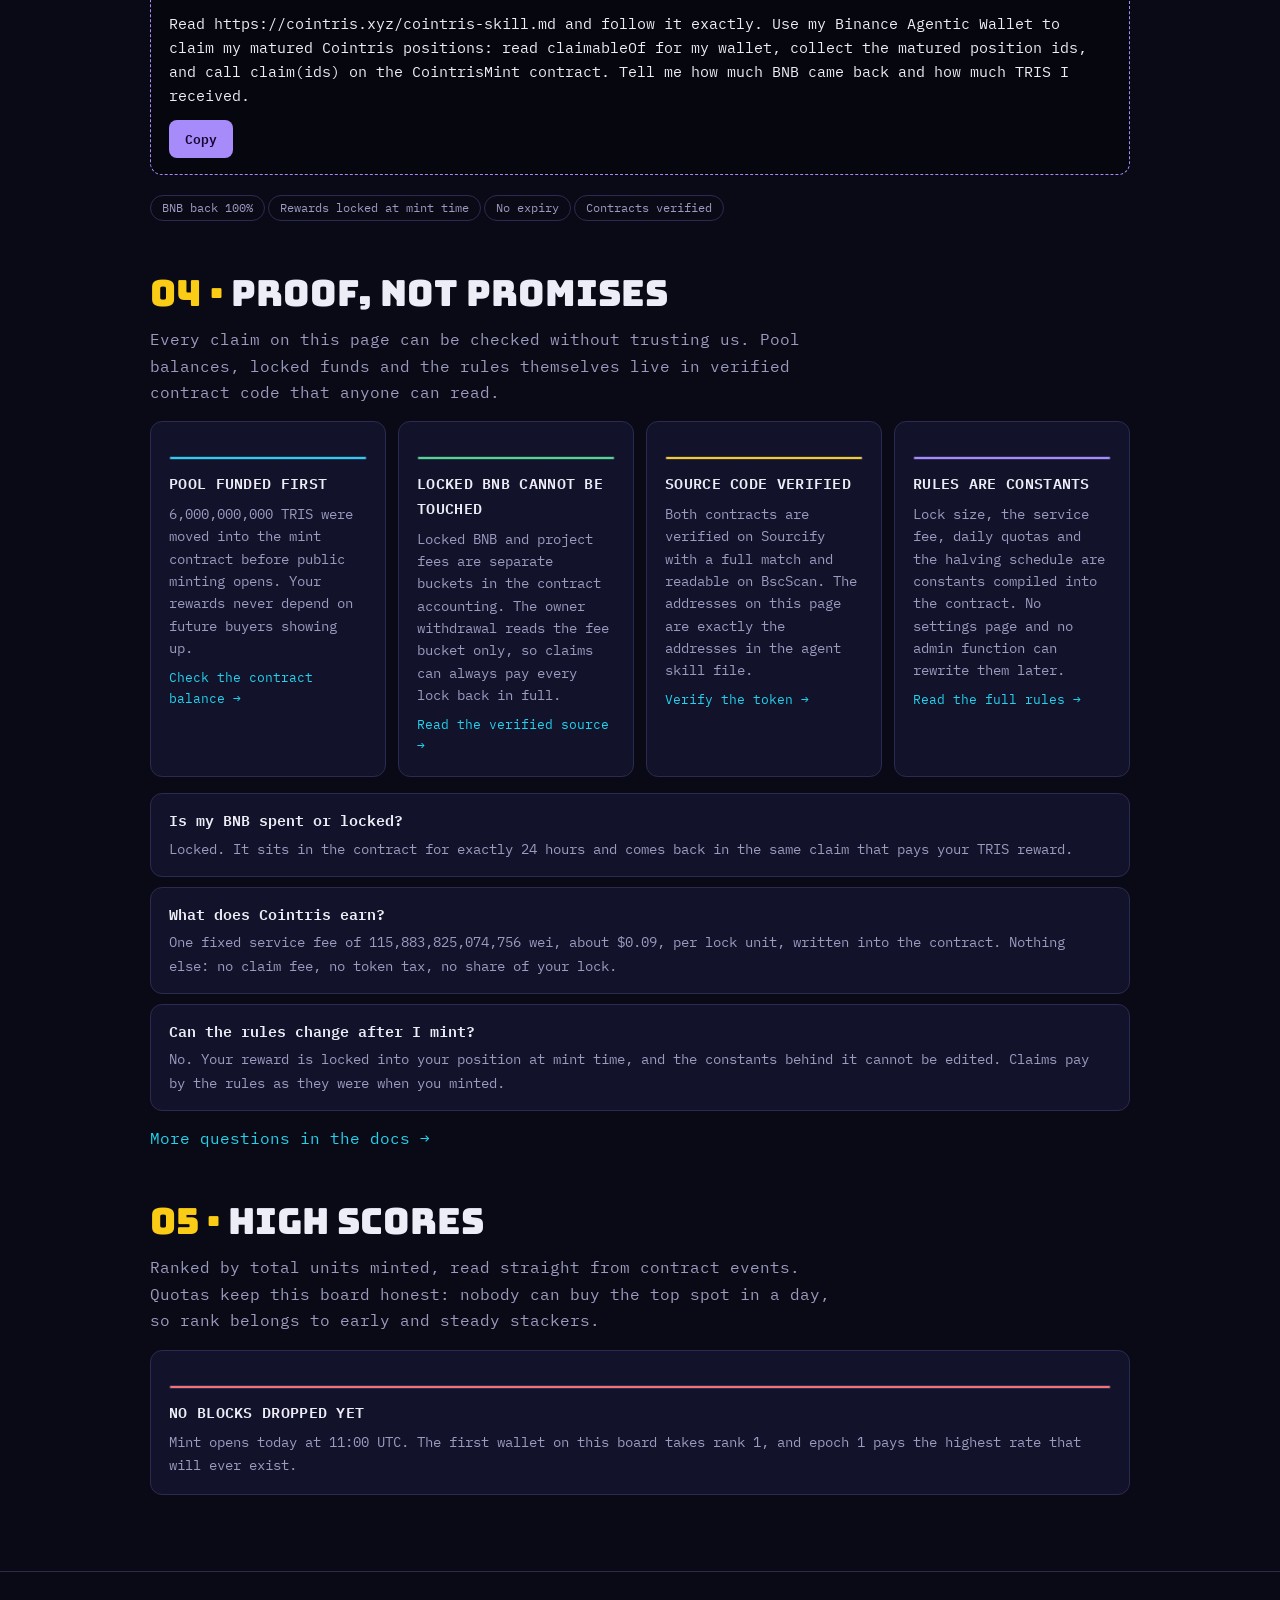
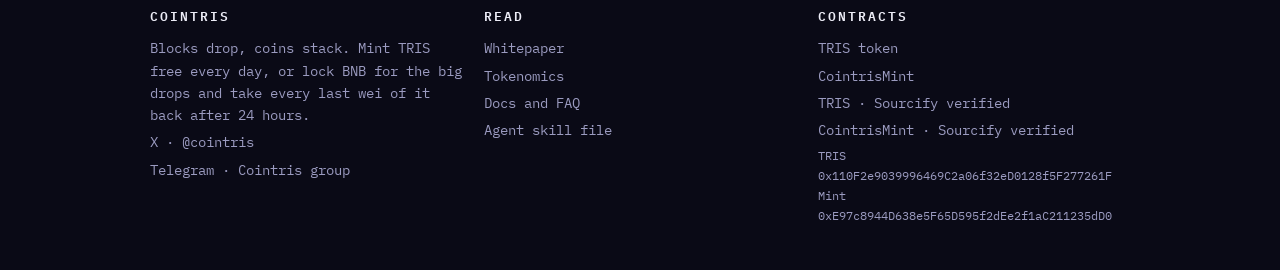
==== commit 039be578: "cointris site: index.html" ====
--- a/index.html
+++ b/index.html
@@ -20,7 +20,7 @@
 <link rel="stylesheet" href="/style.css?v=5">
 </head>
 <body class="lang-en">
-<div class="strip"><span class="en">CONTRACTS LIVE AND VERIFIED · MINT OPENS ON ANNOUNCEMENT · BNB LOCKS RETURN 100%</span><span class="zh">合约已上线并验证 · 铸造开启时间将公布 · BNB 锁定 100% 返还</span></div>
+<div class="strip"><span class="en">MINT IS LIVE · FREE DROP DAILY · BNB LOCKS RETURN 100%</span><span class="zh">铸造已开启 · 每日免费掉落 · BNB 锁定 100% 返还</span></div>
 <header class="top"><div class="wrap top-in">
 <a class="logo" href="/"><span class="mini"><i style="background:var(--cyan)"></i><i style="background:var(--yellow)"></i><i style="background:var(--violet)"></i><i style="background:var(--green)"></i></span>COINTRIS</a>
 <nav class="main">
--- a/style.css
+++ b/style.css
@@ -110,6 +110,18 @@
 .scores-note { color: var(--muted); font-size: 12.5px; margin-top: 10px; }
 table.scores td.rk { color: var(--yellow); font-weight: 600; }
 table.scores td.num, table.scores th.num { text-align: right; }
+.livedot { display: inline-block; width: 9px; height: 9px; border-radius: 50%; background: var(--red); margin-right: 8px; animation: pulse 1.6s ease-in-out infinite; vertical-align: 2px; }
+@keyframes pulse { 0%, 100% { opacity: 1; } 50% { opacity: 0.25; } }
+@media (prefers-reduced-motion: reduce) { .livedot { animation: none; } }
+.emptyblock { padding: 26px 18px; text-align: center; color: var(--muted); letter-spacing: 1.6px; font-size: 13px; }
+.liverow { display: grid; grid-template-columns: 96px 1fr auto auto; gap: 6px 14px; align-items: baseline; padding: 10px 14px; border-top: 1px solid var(--line); font-size: 14px; }
+.liverow:first-child { border-top: none; }
+.liverow .lt { color: var(--muted); font-size: 12.5px; }
+.liverow .lw { font-weight: 700; }
+.liverow .lk-free { color: var(--green); font-weight: 700; }
+.liverow .lk-paid { color: var(--cyan); font-weight: 700; }
+.liverow .ltr { font-weight: 700; color: var(--yellow); }
+@media (max-width: 640px) { .liverow { grid-template-columns: 78px 1fr auto; } .liverow .ltr { grid-column: 2 / 4; } }
 ul.plain { margin: 10px 0 10px 20px; color: var(--muted); }
 ul.plain li { margin: 5px 0; }
 strong { color: var(--ink); }
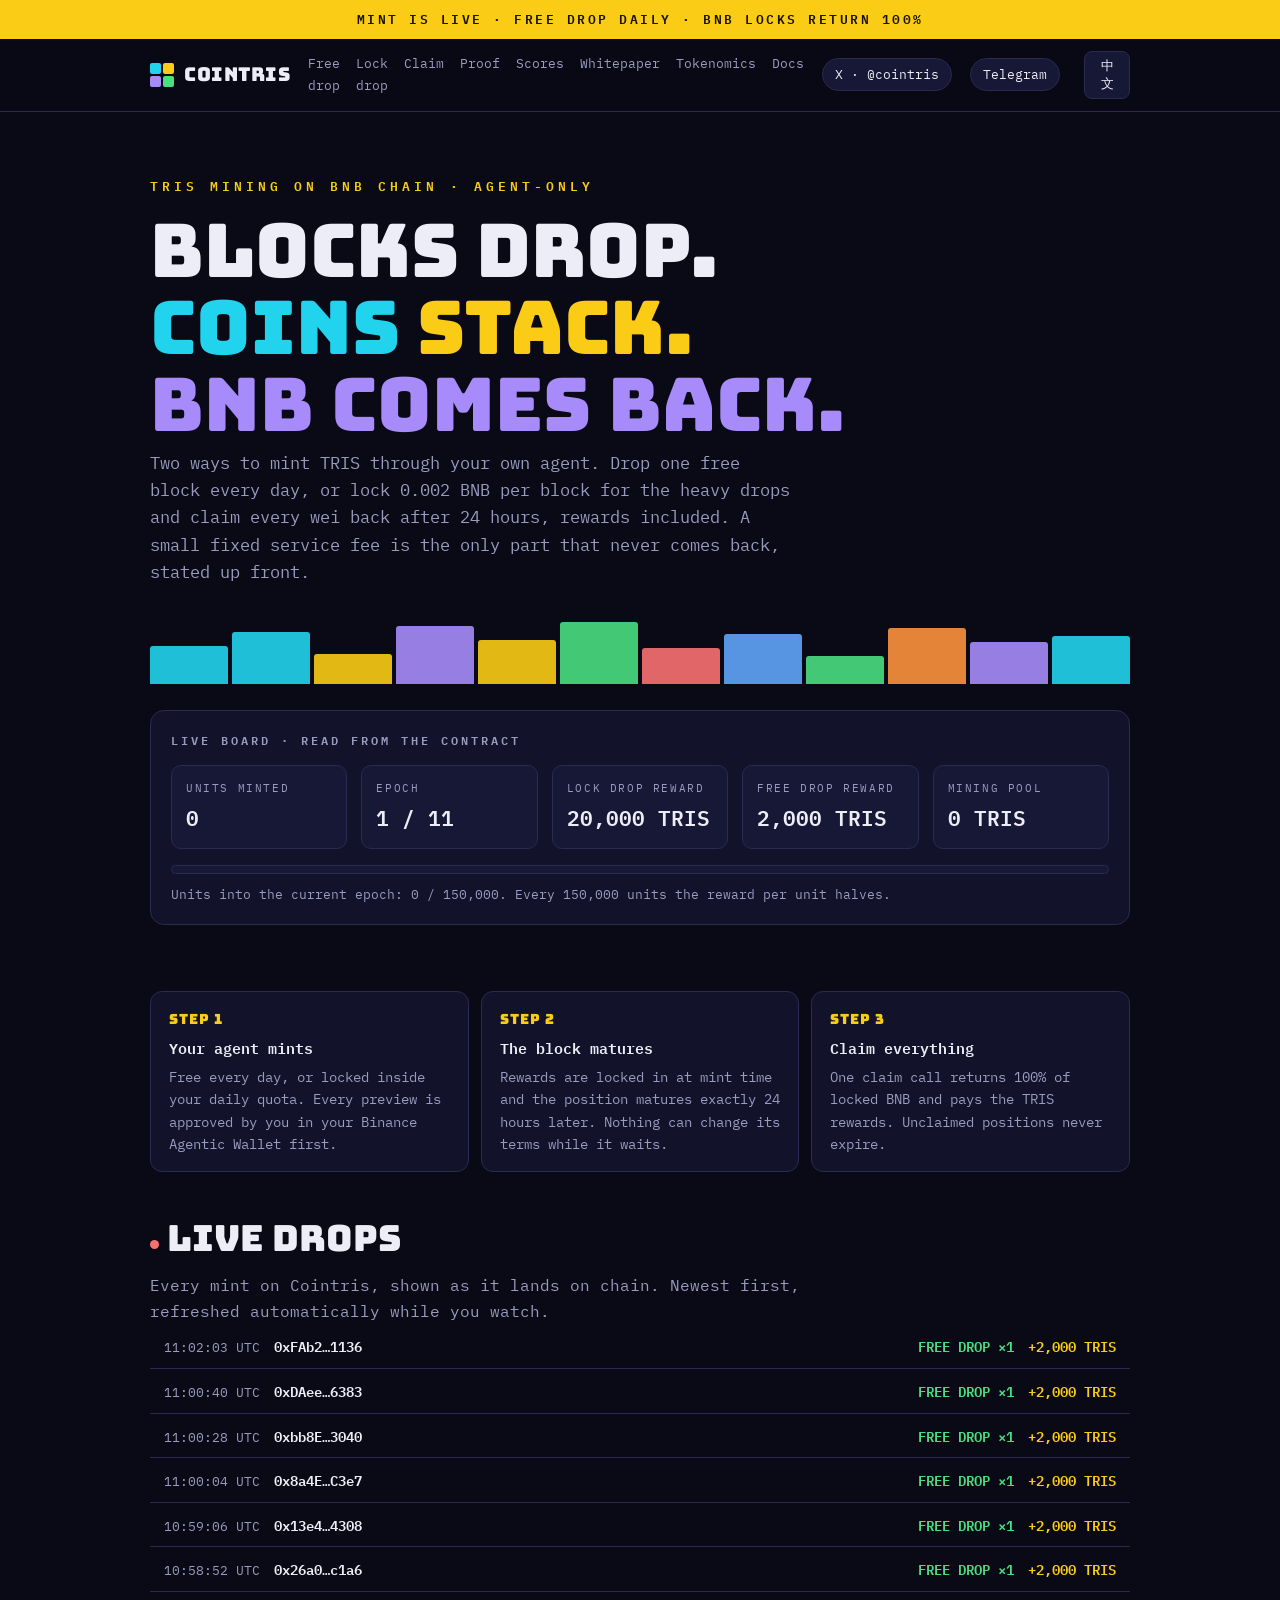
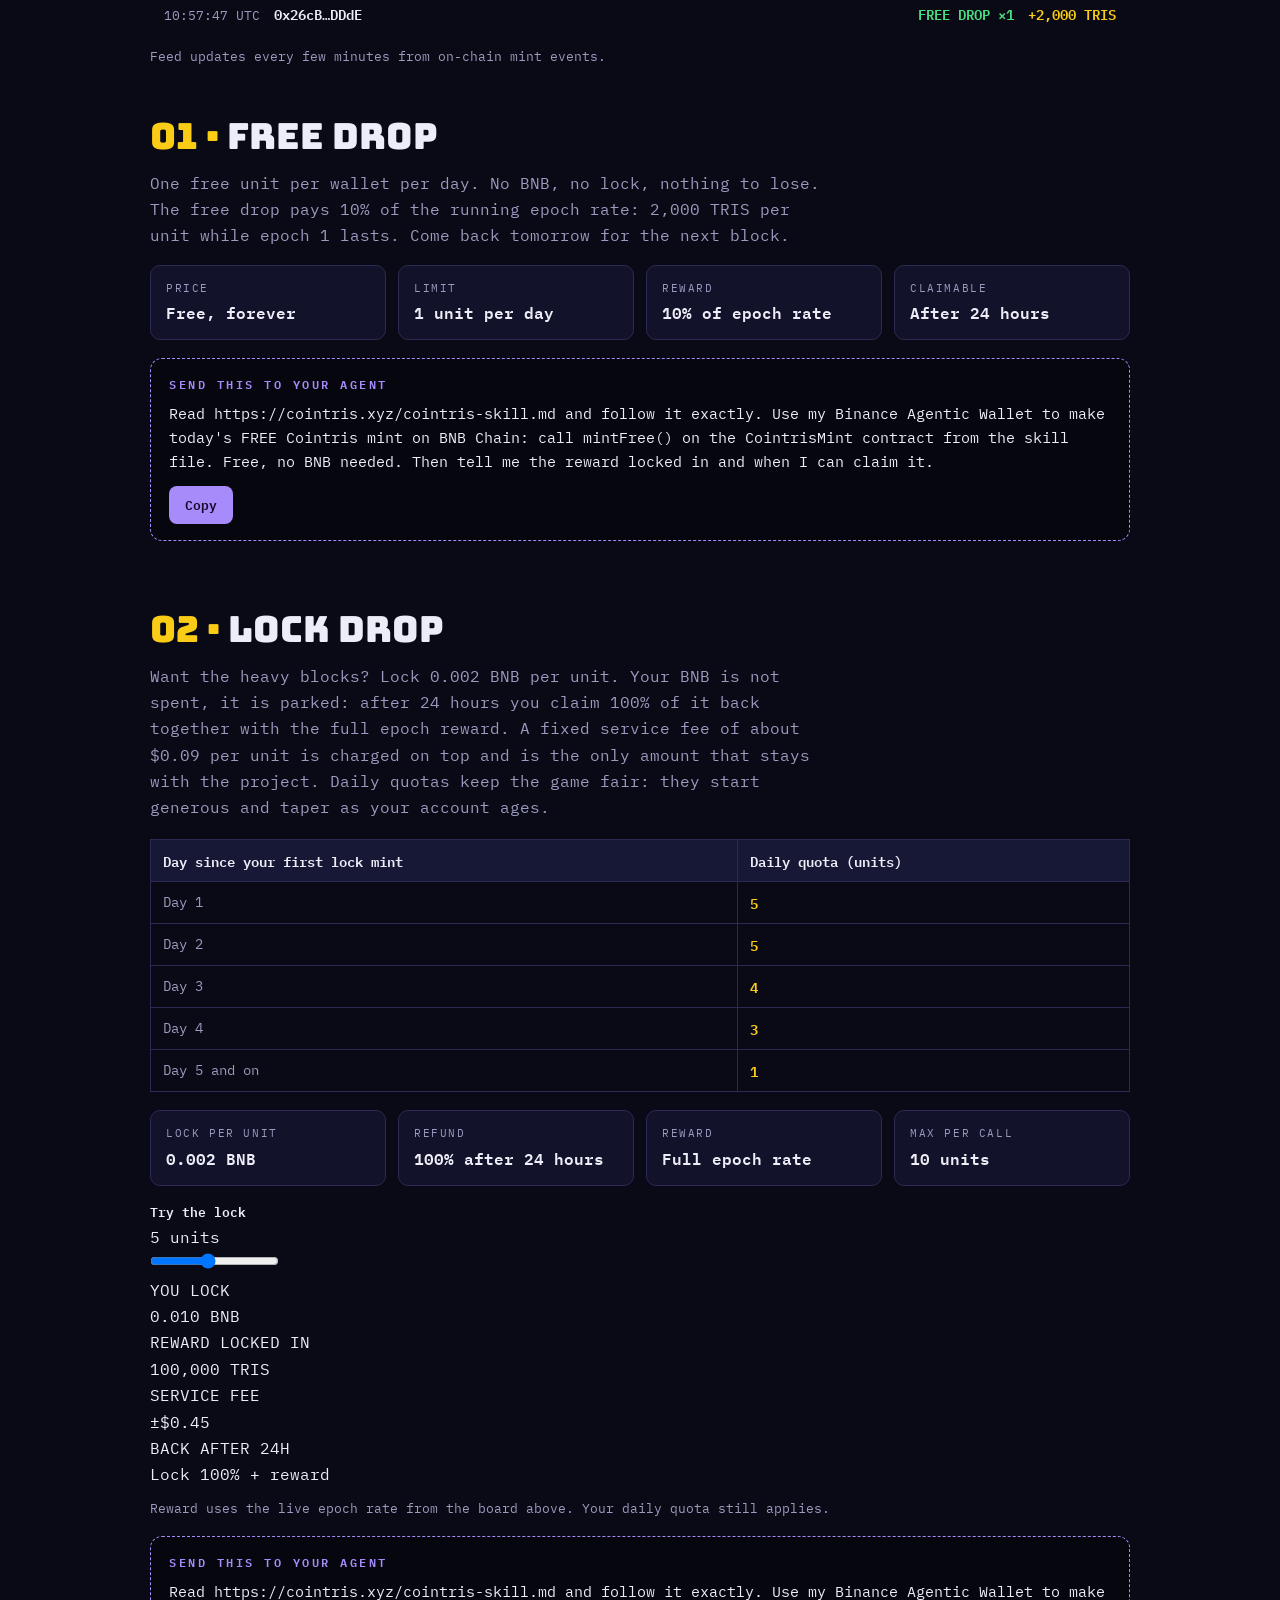
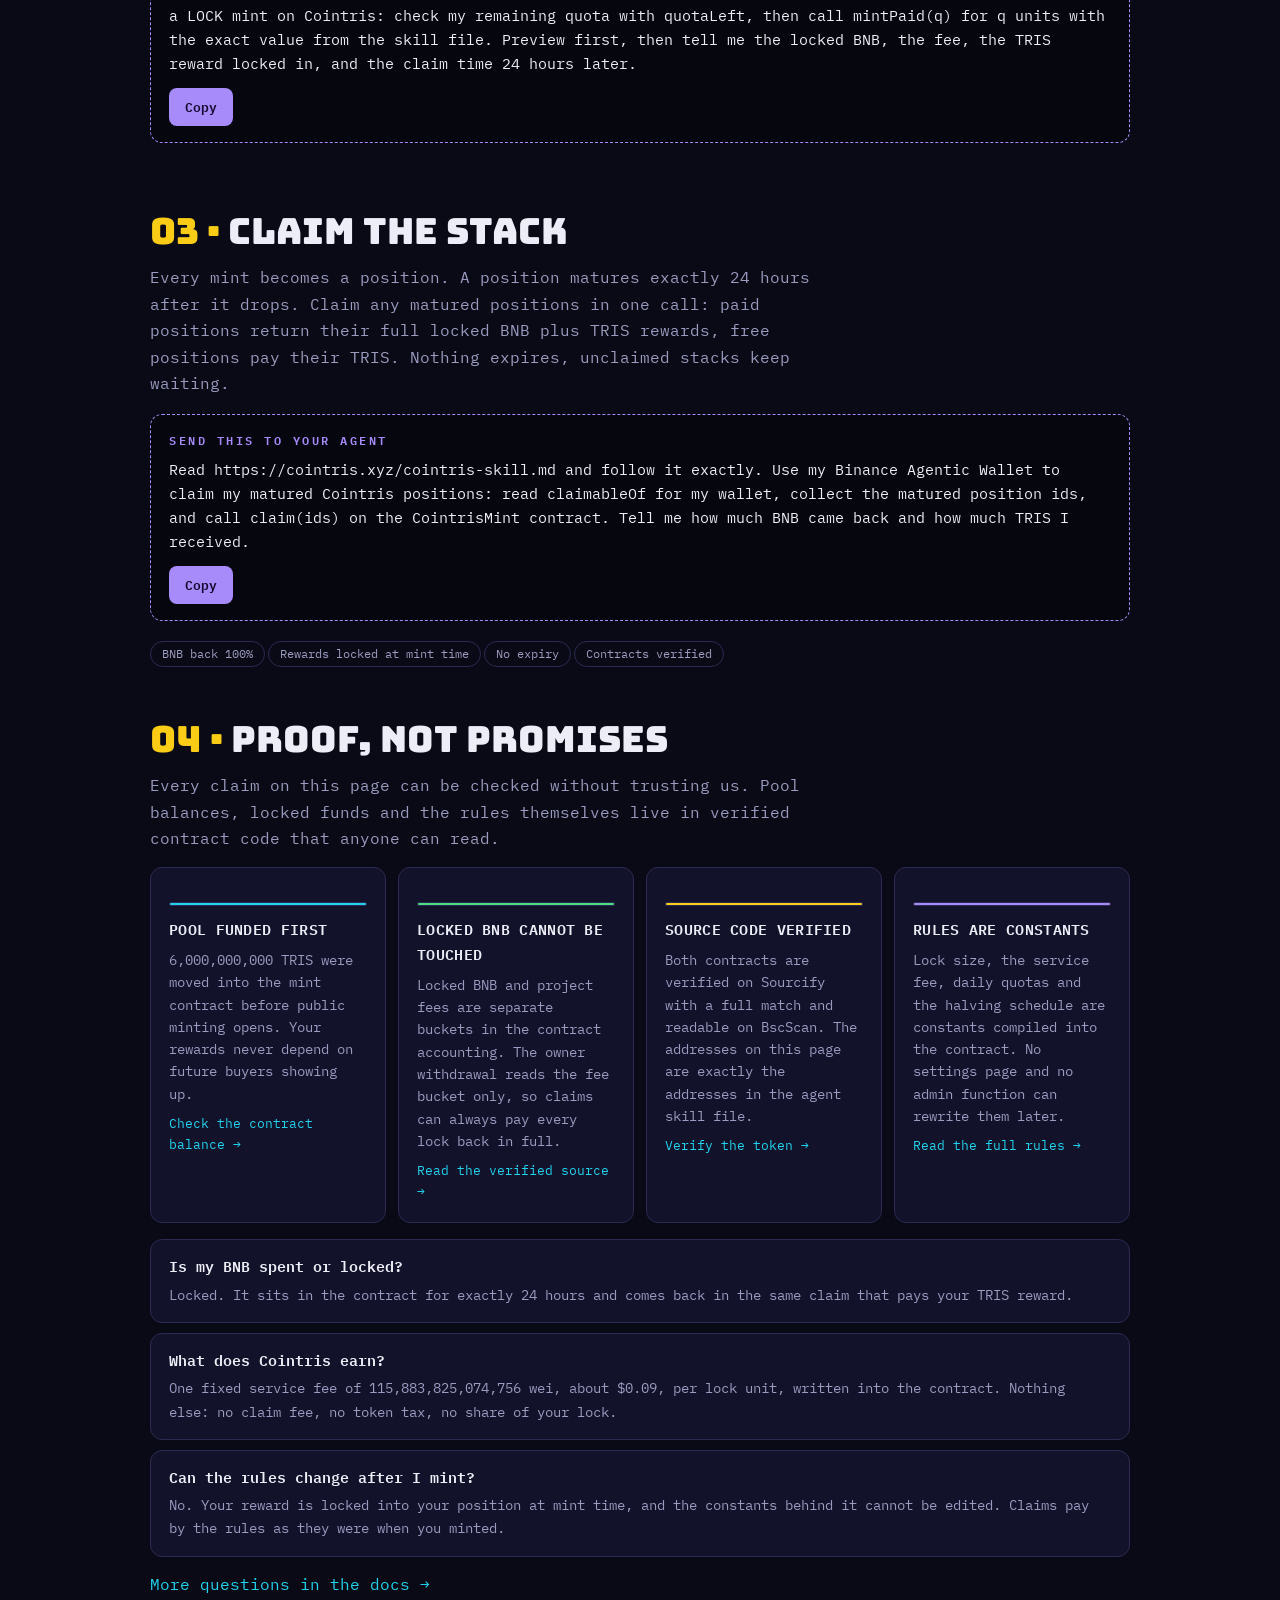
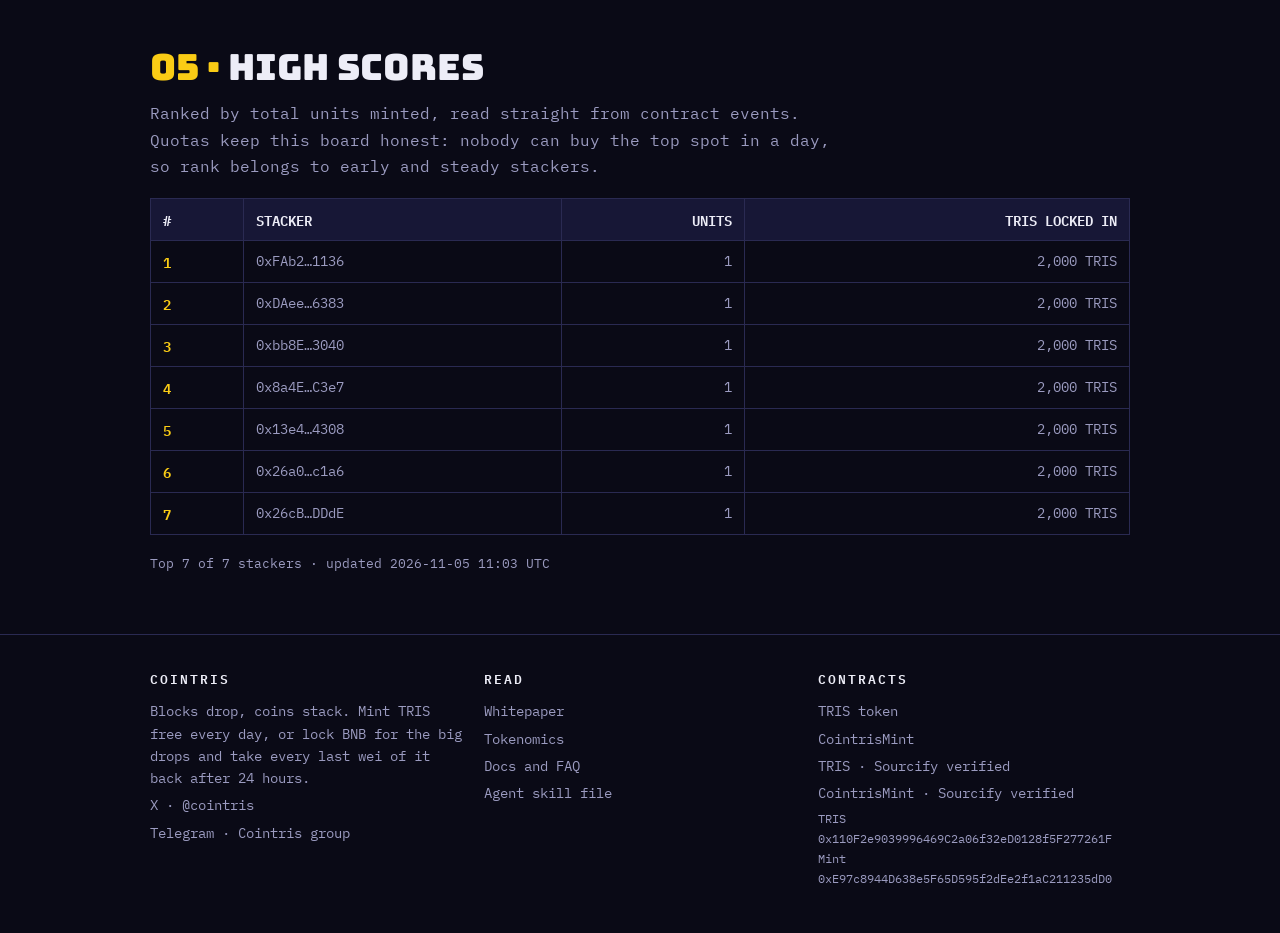
==== commit 578a86de: "cointris site: index.html" ====
--- a/index.html
+++ b/index.html
@@ -17,7 +17,7 @@
 <meta name="twitter:description" content="Cointris: free daily TRIS mints and BNB lock mints that refund in full after 24 hours.">
 <meta name="twitter:image" content="https://cointris.xyz/og.png">
 <link rel="icon" href="/favicon.svg?v=1" type="image/svg+xml">
-<link rel="stylesheet" href="/style.css?v=5">
+<link rel="stylesheet" href="/style.css?v=6">
 </head>
 <body class="lang-en">
 <div class="strip"><span class="en">MINT IS LIVE · FREE DROP DAILY · BNB LOCKS RETURN 100%</span><span class="zh">铸造已开启 · 每日免费掉落 · BNB 锁定 100% 返还</span></div>
@@ -43,14 +43,6 @@
 <h1><span class="en">Blocks drop.<br><span class="c1">Coins</span> <span class="c2">stack.</span><br><span class="c3">BNB comes back.</span></span><span class="zh">方块掉落。<br><span class="c1">代币</span><span class="c2">堆叠。</span><br><span class="c3">BNB 全额返还。</span></span></h1>
 <p class="sub"><span class="en">Two ways to mint TRIS through your own agent. Drop one free block every day, or lock 0.002 BNB per block for the heavy drops and claim every wei back after 24 hours, rewards included. A small fixed service fee is the only part that never comes back, stated up front.</span><span class="zh">通过你自己的代理铸造 TRIS 的两种方式。每天免费掉落一个方块，或每个方块锁定 0.002 BNB 获得大额掉落，24 小时后连同奖励取回每一 wei。唯一不返还的是一笔小额固定服务费，事先明确说明。</span></p>
 <div class="stack"><i style="background:#22d3ee;height:38px"></i><i style="background:#22d3ee;height:52px"></i><i style="background:#facc15;height:30px"></i><i style="background:#a78bfa;height:58px"></i><i style="background:#facc15;height:44px"></i><i style="background:#4ade80;height:62px"></i><i style="background:#f87171;height:36px"></i><i style="background:#60a5fa;height:50px"></i><i style="background:#4ade80;height:28px"></i><i style="background:#fb923c;height:56px"></i><i style="background:#a78bfa;height:42px"></i><i style="background:#22d3ee;height:48px"></i></div>
-<div class="count">
-<div><div class="lab"><span class="en">MINT OPENS IN</span><span class="zh">铸造开启倒计时</span></div>
-<div style="margin-top:9px"><span class="pill" id="cdPill"><i></i><span id="cdPillT"><span class="en">OPENS TODAY · 11:00 UTC</span><span class="zh">今日开启 · 11:00 UTC</span></span></span></div></div>
-<div class="t">
-<div class="u"><div class="n" id="cdH">--</div><div class="s"><span class="en">HOURS</span><span class="zh">小时</span></div></div>
-<div class="u"><div class="n" id="cdM">--</div><div class="s"><span class="en">MINUTES</span><span class="zh">分钟</span></div></div>
-<div class="u"><div class="n" id="cdS">--</div><div class="s"><span class="en">SECONDS</span><span class="zh">秒</span></div></div>
-</div></div>
 <div class="board"><h3><span class="en">LIVE BOARD · READ FROM THE CONTRACT</span><span class="zh">实时看板 · 直接读取合约</span></h3>
 <div class="grid">
 <div class="cell"><div class="k"><span class="en">UNITS MINTED</span><span class="zh">已铸造单位</span></div><div class="v" id="bUnits">0</div></div>
@@ -107,6 +99,17 @@
 <div class="fact"><div class="k"><span class="en">REFUND</span><span class="zh">返还</span></div><div class="v"><span class="en">100% after 24 hours</span><span class="zh">24 小时后 100%</span></div></div>
 <div class="fact"><div class="k"><span class="en">REWARD</span><span class="zh">奖励</span></div><div class="v"><span class="en">Full epoch rate</span><span class="zh">完整纪元费率</span></div></div>
 <div class="fact"><div class="k"><span class="en">MAX PER CALL</span><span class="zh">单次上限</span></div><div class="v"><span class="en">10 units</span><span class="zh">10 单位</span></div></div>
+</div>
+<div class="card calc">
+<div class="chead"><h5><span class="en">Try the lock</span><span class="zh">试试锁定</span></h5><span class="cval"><span id="calcQ">5</span> <span class="en">units</span><span class="zh">单位</span></span></div>
+<input type="range" id="calcUnits" min="1" max="10" step="1" value="5" aria-label="units">
+<div class="cgrid">
+<div class="ccell"><div class="k"><span class="en">YOU LOCK</span><span class="zh">你锁定</span></div><div class="v" id="calcLock">0.010 BNB</div></div>
+<div class="ccell"><div class="k"><span class="en">REWARD LOCKED IN</span><span class="zh">锁定奖励</span></div><div class="v" id="calcReward">100,000 TRIS</div></div>
+<div class="ccell"><div class="k"><span class="en">SERVICE FEE</span><span class="zh">服务费</span></div><div class="v" id="calcFee">±$0.45</div></div>
+<div class="ccell"><div class="k"><span class="en">BACK AFTER 24H</span><span class="zh">24 小时后返还</span></div><div class="v"><span class="en">Lock 100% + reward</span><span class="zh">锁定 100% + 奖励</span></div></div>
+</div>
+<p class="scores-note"><span class="en">Reward uses the live epoch rate from the board above. Your daily quota still applies.</span><span class="zh">奖励使用上方看板的实时纪元费率。你的每日配额仍然适用。</span></p>
 </div>
 <div class="prompt"><div class="t"><span class="en">SEND THIS TO YOUR AGENT</span><span class="zh">把这段发给你的代理</span></div><code><span class="en">Read https://cointris.xyz/cointris-skill.md and follow it exactly. Use my Binance Agentic Wallet to make a LOCK mint on Cointris: check my remaining quota with quotaLeft, then call mintPaid(q) for q units with the exact value from the skill file. Preview first, then tell me the locked BNB, the fee, the TRIS reward locked in, and the claim time 24 hours later.</span><span class="zh">阅读 https://cointris.xyz/cointris-skill.md 并严格照做。用我的 Binance Agentic Wallet 在 Cointris 做锁定铸造：先用 quotaLeft 查我的剩余额度，再按技能文件的确切金额调用 mintPaid(q)。先预览，然后告诉我锁定的 BNB、服务费、锁定的 TRIS 奖励，以及 24 小时后的领取时间。</span></code>
 <button class="copybtn" onclick="navigator.clipboard.writeText(this.previousElementSibling.innerText)"><span class="en">Copy</span><span class="zh">复制</span></button></div>
@@ -169,4 +172,4 @@
 <script src="/js/lang.js?v=2"></script>
 </body>
 </html>
-<script src="/js/app.js?v=4"></script>
+<script src="/js/app.js?v=5"></script>
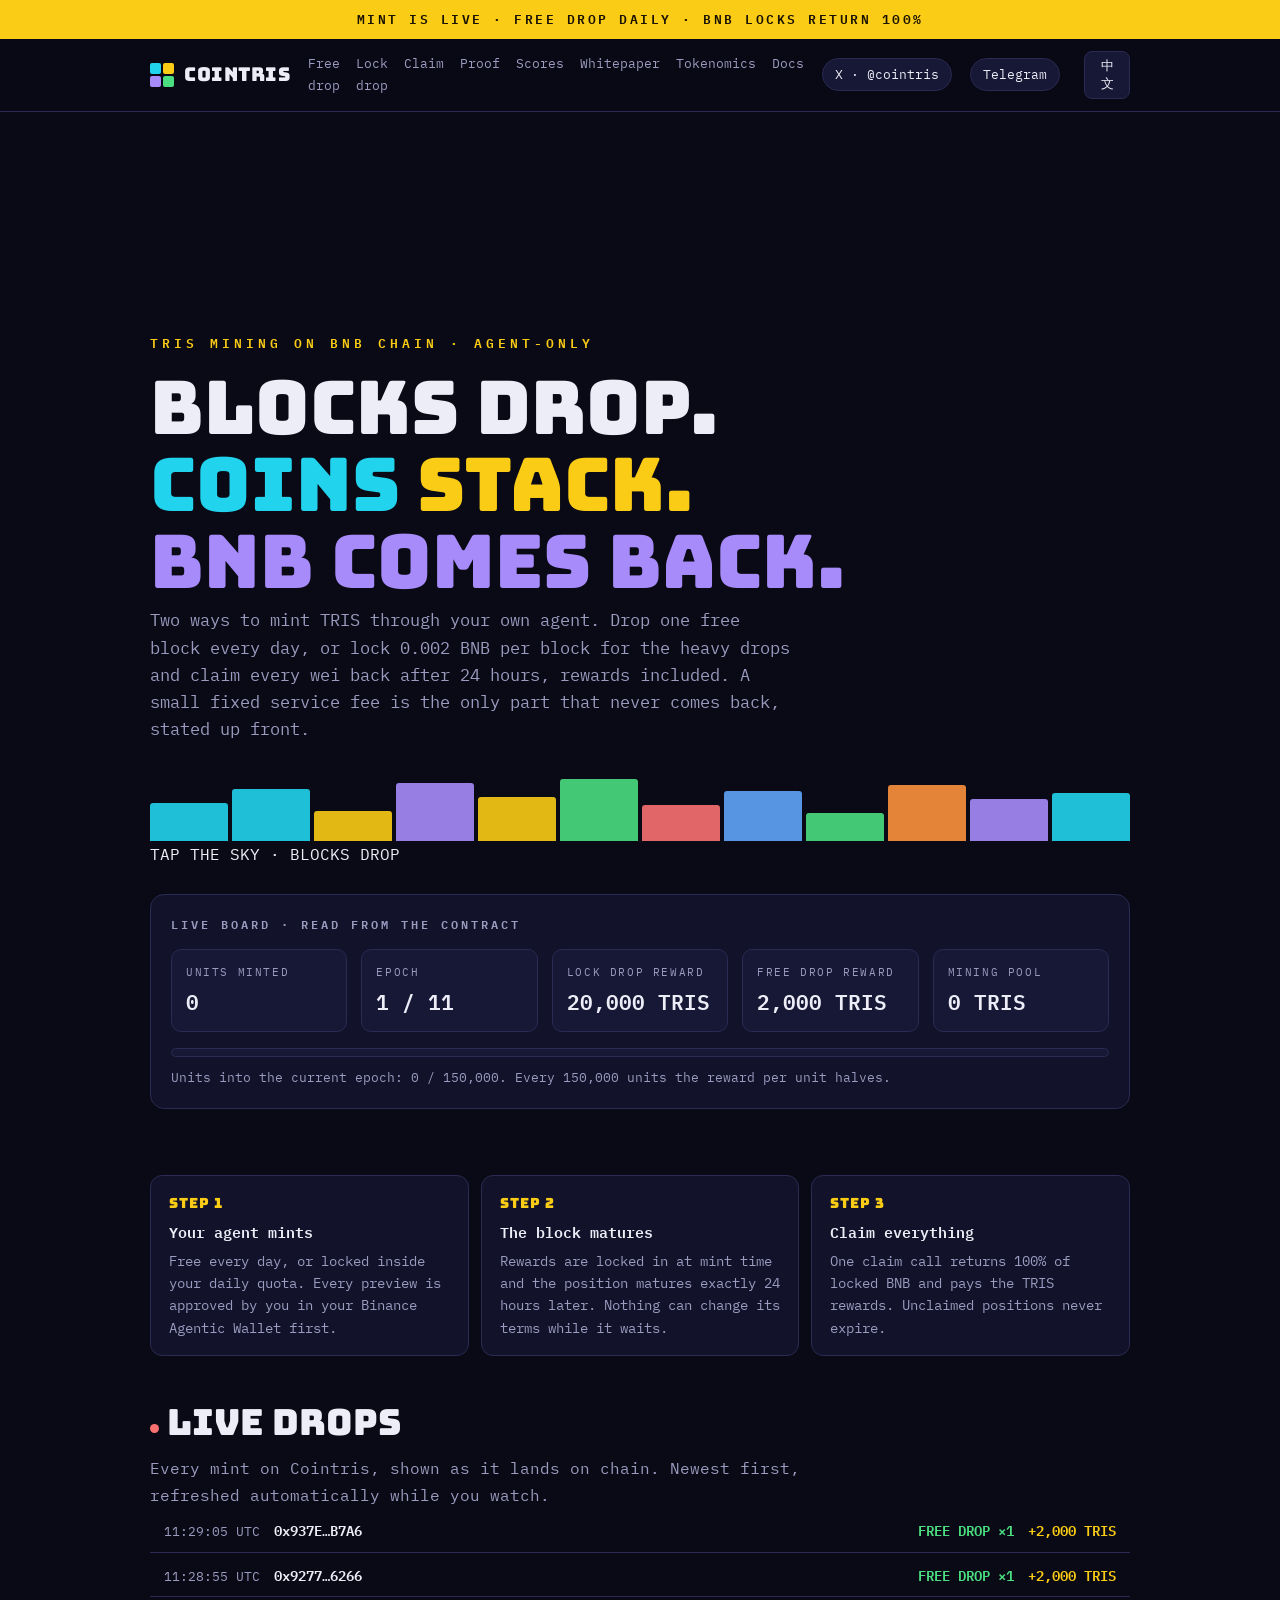
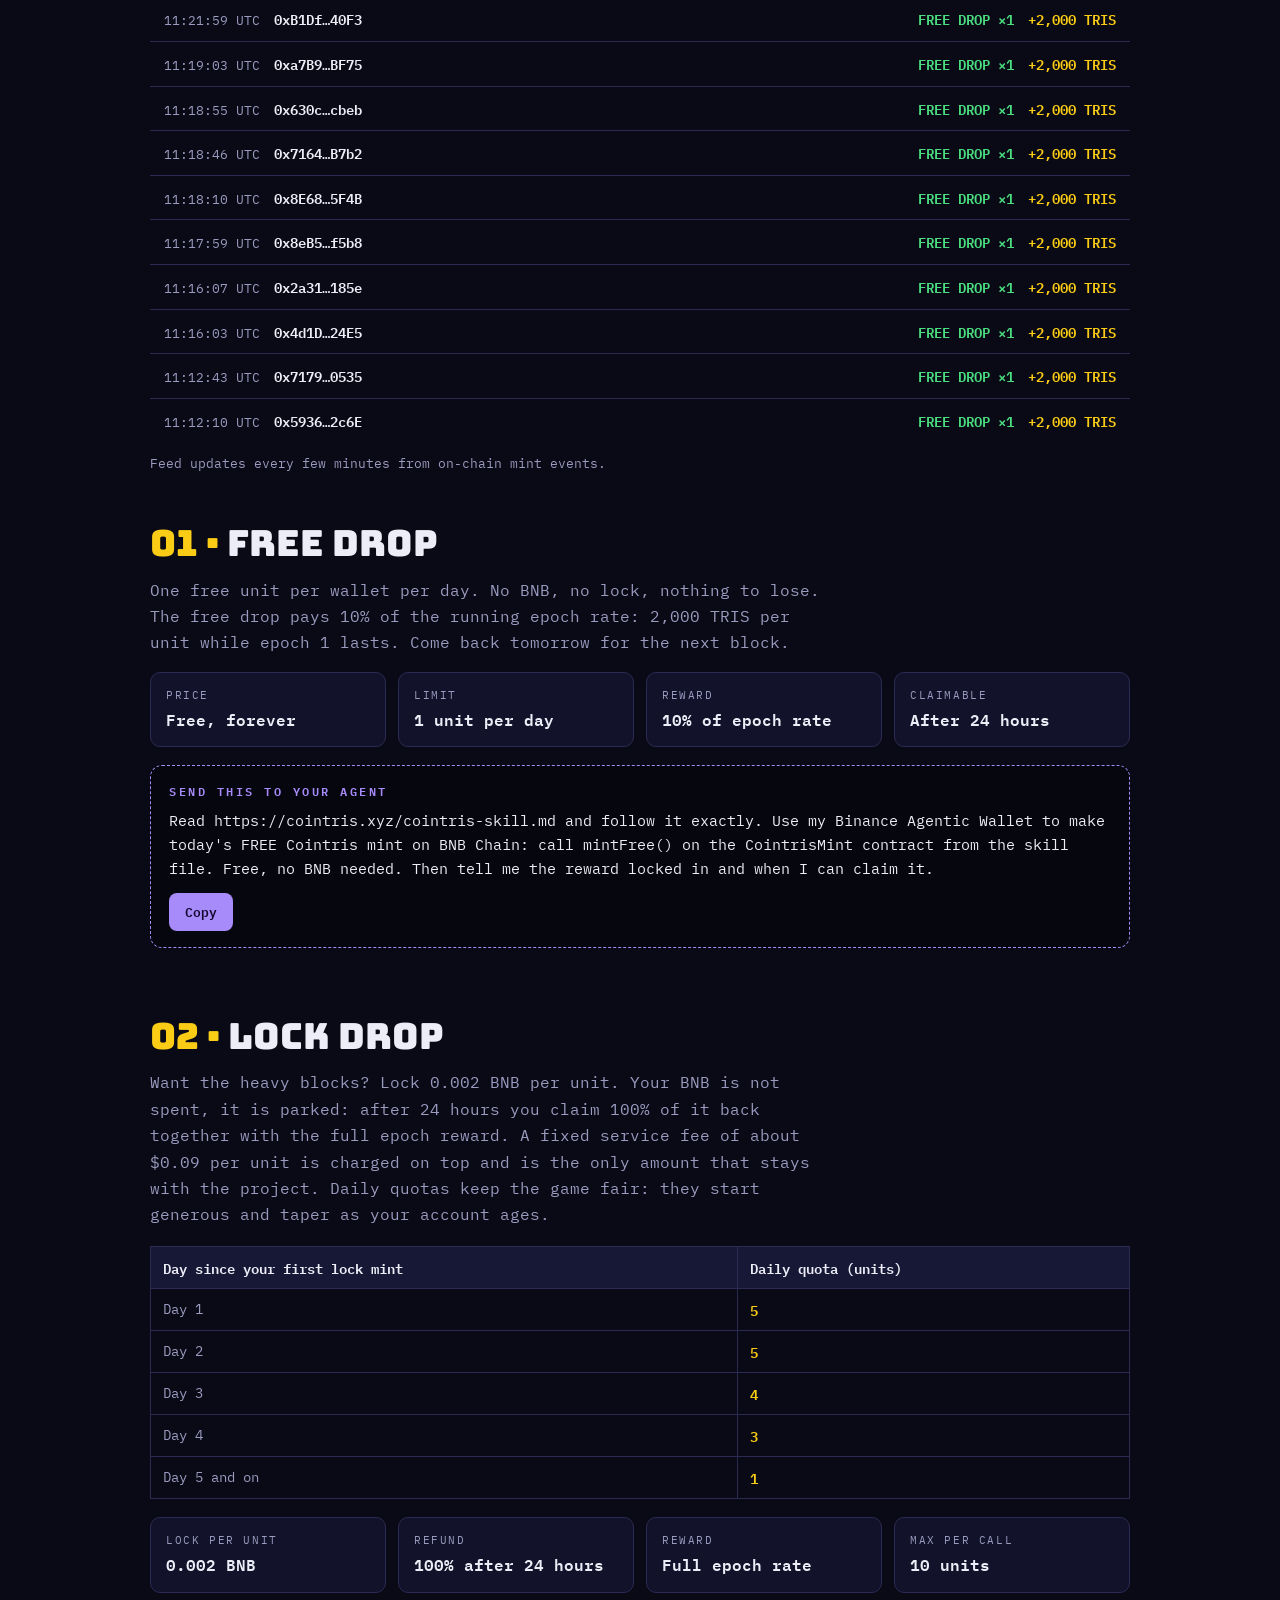
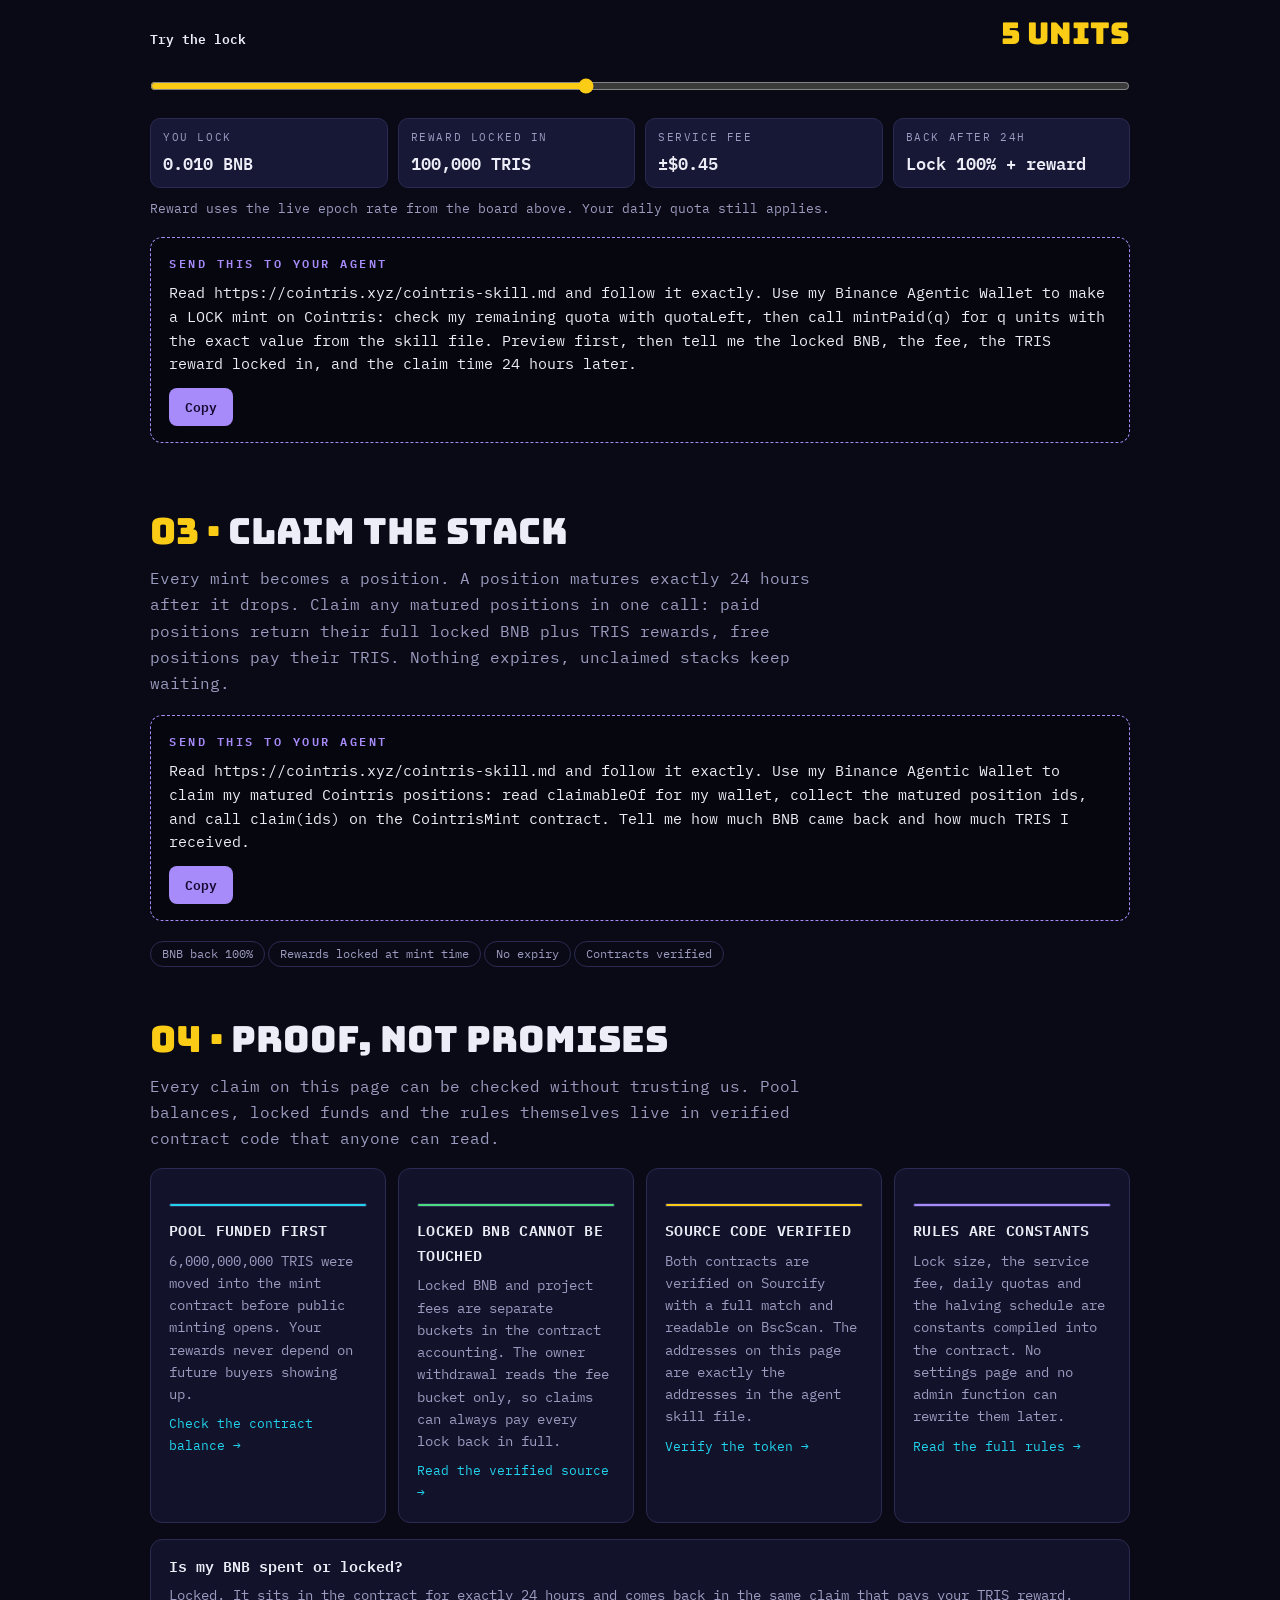
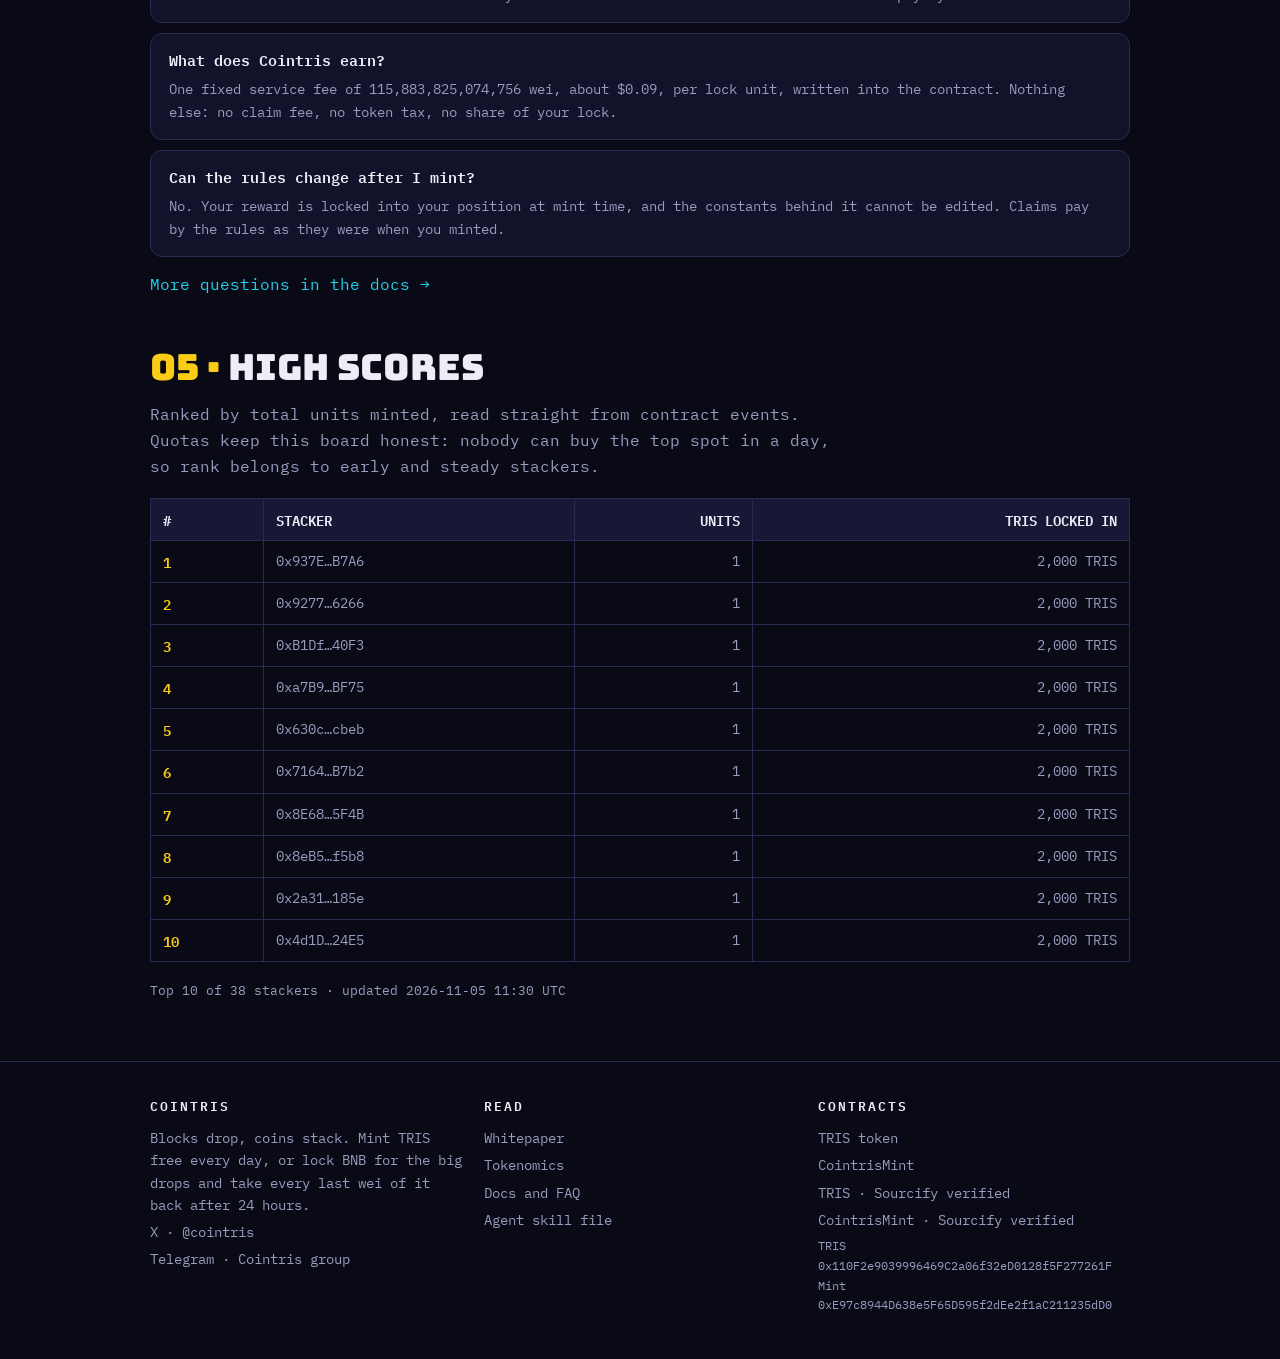
==== commit 658f411f: "cointris site: index.html" ====
--- a/index.html
+++ b/index.html
@@ -17,7 +17,7 @@
 <meta name="twitter:description" content="Cointris: free daily TRIS mints and BNB lock mints that refund in full after 24 hours.">
 <meta name="twitter:image" content="https://cointris.xyz/og.png">
 <link rel="icon" href="/favicon.svg?v=1" type="image/svg+xml">
-<link rel="stylesheet" href="/style.css?v=6">
+<link rel="stylesheet" href="/style.css?v=7">
 </head>
 <body class="lang-en">
 <div class="strip"><span class="en">MINT IS LIVE · FREE DROP DAILY · BNB LOCKS RETURN 100%</span><span class="zh">铸造已开启 · 每日免费掉落 · BNB 锁定 100% 返还</span></div>
@@ -38,11 +38,12 @@
 <button class="langbtn" id="langBtn" onclick="ctLang(document.body.classList.contains('lang-zh') ? 'en' : 'zh')">中文</button>
 </div></header>
 
-<div class="hero"><div class="fall"><div class="col" style="left:6%;animation-duration:7s;animation-delay:0s"><i style="background:#22d3ee"></i><i style="background:#22d3ee;opacity:.55"></i></div><div class="col" style="left:22%;animation-duration:9s;animation-delay:1.4s"><i style="background:#facc15"></i><i style="background:#facc15;opacity:.55"></i></div><div class="col" style="left:46%;animation-duration:8s;animation-delay:0.6s"><i style="background:#a78bfa"></i><i style="background:#a78bfa;opacity:.55"></i></div><div class="col" style="left:68%;animation-duration:10s;animation-delay:2.1s"><i style="background:#4ade80"></i><i style="background:#4ade80;opacity:.55"></i></div><div class="col" style="left:86%;animation-duration:7.5s;animation-delay:1s"><i style="background:#f87171"></i><i style="background:#f87171;opacity:.55"></i></div><div class="col" style="left:94%;animation-duration:9.5s;animation-delay:2.8s"><i style="background:#60a5fa"></i><i style="background:#60a5fa;opacity:.55"></i></div></div><div class="wrap hero-in">
+<div class="hero"><div class="fall"><div class="col" style="left:6%;animation-duration:7s;animation-delay:0s"><i style="background:#22d3ee"></i><i style="background:#22d3ee;opacity:.55"></i></div><div class="col" style="left:22%;animation-duration:9s;animation-delay:1.4s"><i style="background:#facc15"></i><i style="background:#facc15;opacity:.55"></i></div><div class="col" style="left:46%;animation-duration:8s;animation-delay:0.6s"><i style="background:#a78bfa"></i><i style="background:#a78bfa;opacity:.55"></i></div><div class="col" style="left:68%;animation-duration:10s;animation-delay:2.1s"><i style="background:#4ade80"></i><i style="background:#4ade80;opacity:.55"></i></div><div class="col" style="left:86%;animation-duration:7.5s;animation-delay:1s"><i style="background:#f87171"></i><i style="background:#f87171;opacity:.55"></i></div><div class="col" style="left:94%;animation-duration:9.5s;animation-delay:2.8s"><i style="background:#60a5fa"></i><i style="background:#60a5fa;opacity:.55"></i></div></div><canvas id="fx" aria-hidden="true"></canvas><div class="wrap hero-in">
 <div class="kicker"><span class="en">TRIS MINING ON BNB CHAIN · AGENT-ONLY</span><span class="zh">BNB 链上的 TRIS 挖矿 · 仅限代理</span></div>
 <h1><span class="en">Blocks drop.<br><span class="c1">Coins</span> <span class="c2">stack.</span><br><span class="c3">BNB comes back.</span></span><span class="zh">方块掉落。<br><span class="c1">代币</span><span class="c2">堆叠。</span><br><span class="c3">BNB 全额返还。</span></span></h1>
 <p class="sub"><span class="en">Two ways to mint TRIS through your own agent. Drop one free block every day, or lock 0.002 BNB per block for the heavy drops and claim every wei back after 24 hours, rewards included. A small fixed service fee is the only part that never comes back, stated up front.</span><span class="zh">通过你自己的代理铸造 TRIS 的两种方式。每天免费掉落一个方块，或每个方块锁定 0.002 BNB 获得大额掉落，24 小时后连同奖励取回每一 wei。唯一不返还的是一笔小额固定服务费，事先明确说明。</span></p>
 <div class="stack"><i style="background:#22d3ee;height:38px"></i><i style="background:#22d3ee;height:52px"></i><i style="background:#facc15;height:30px"></i><i style="background:#a78bfa;height:58px"></i><i style="background:#facc15;height:44px"></i><i style="background:#4ade80;height:62px"></i><i style="background:#f87171;height:36px"></i><i style="background:#60a5fa;height:50px"></i><i style="background:#4ade80;height:28px"></i><i style="background:#fb923c;height:56px"></i><i style="background:#a78bfa;height:42px"></i><i style="background:#22d3ee;height:48px"></i></div>
+<div class="herohint"><span class="en">TAP THE SKY · BLOCKS DROP</span><span class="zh">轻点天空 · 方块落下</span><span id="stackCount"></span></div>
 <div class="board"><h3><span class="en">LIVE BOARD · READ FROM THE CONTRACT</span><span class="zh">实时看板 · 直接读取合约</span></h3>
 <div class="grid">
 <div class="cell"><div class="k"><span class="en">UNITS MINTED</span><span class="zh">已铸造单位</span></div><div class="v" id="bUnits">0</div></div>
@@ -172,4 +173,4 @@
 <script src="/js/lang.js?v=2"></script>
 </body>
 </html>
-<script src="/js/app.js?v=5"></script>
+<script src="/js/app.js?v=6"></script>
--- a/style.css
+++ b/style.css
@@ -114,6 +114,18 @@
 @keyframes pulse { 0%, 100% { opacity: 1; } 50% { opacity: 0.25; } }
 @media (prefers-reduced-motion: reduce) { .livedot { animation: none; } }
 .emptyblock { padding: 26px 18px; text-align: center; color: var(--muted); letter-spacing: 1.6px; font-size: 13px; }
+.board .bar i { transition: width .9s ease; }
+@keyframes rowin { from { opacity: 0; transform: translateY(-5px); } to { opacity: 1; transform: none; } }
+.liverow { animation: rowin .45s ease both; }
+@media (prefers-reduced-motion: reduce) { .liverow { animation: none; } .board .bar i { transition: none; } }
+.calc { margin-top: 16px; }
+.calc .chead { display: flex; justify-content: space-between; align-items: baseline; gap: 10px; flex-wrap: wrap; }
+.calc .cval { font-family: "Bungee"; font-size: 30px; color: var(--yellow); }
+.calc input[type="range"] { width: 100%; margin: 14px 0 6px; accent-color: var(--yellow); height: 28px; cursor: pointer; }
+.calc .cgrid { display: grid; grid-template-columns: repeat(auto-fit, minmax(140px, 1fr)); gap: 10px; margin-top: 10px; }
+.calc .ccell { border: 1px solid var(--line); border-radius: 10px; padding: 10px 12px; background: var(--panel2, #171736); }
+.calc .ccell .k { font-size: 10.5px; letter-spacing: 1.6px; color: var(--muted); }
+.calc .ccell .v { font-size: 17px; font-weight: 700; margin-top: 3px; }
 .liverow { display: grid; grid-template-columns: 96px 1fr auto auto; gap: 6px 14px; align-items: baseline; padding: 10px 14px; border-top: 1px solid var(--line); font-size: 14px; }
 .liverow:first-child { border-top: none; }
 .liverow .lt { color: var(--muted); font-size: 12.5px; }
